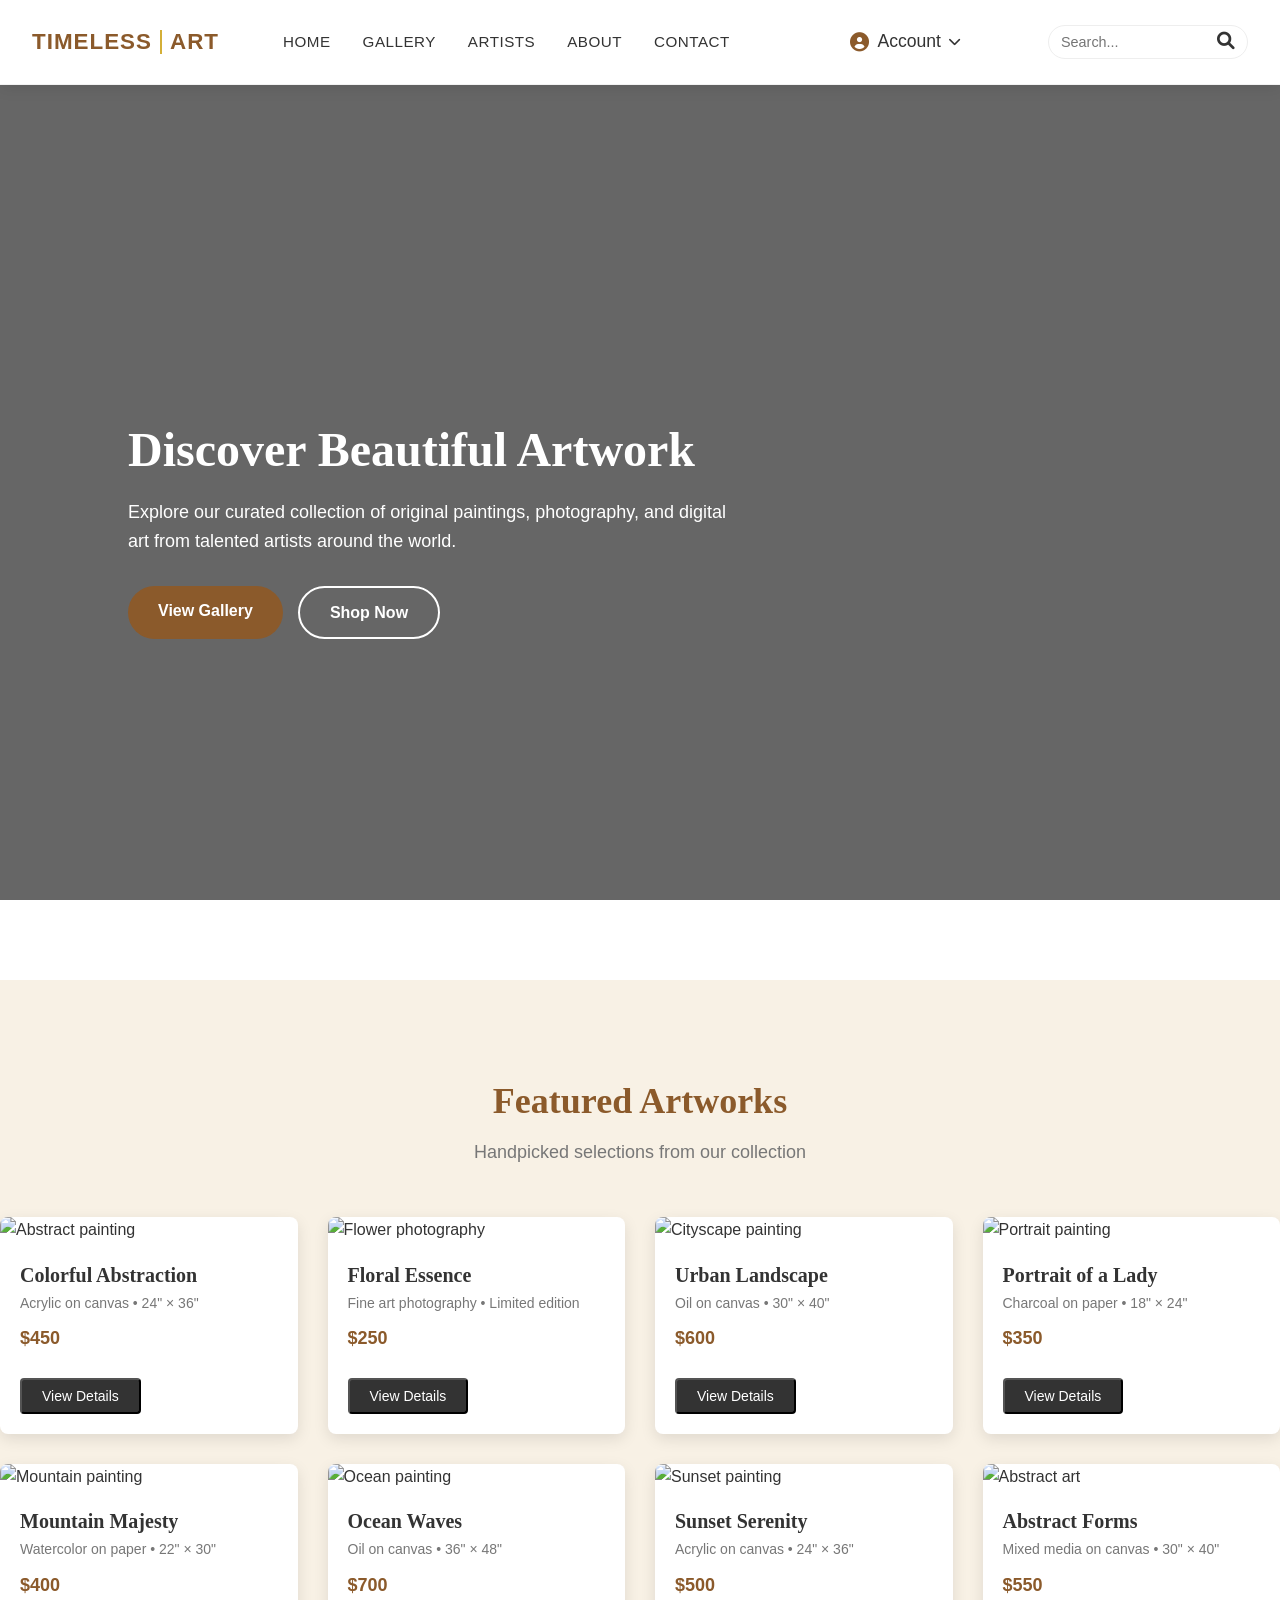
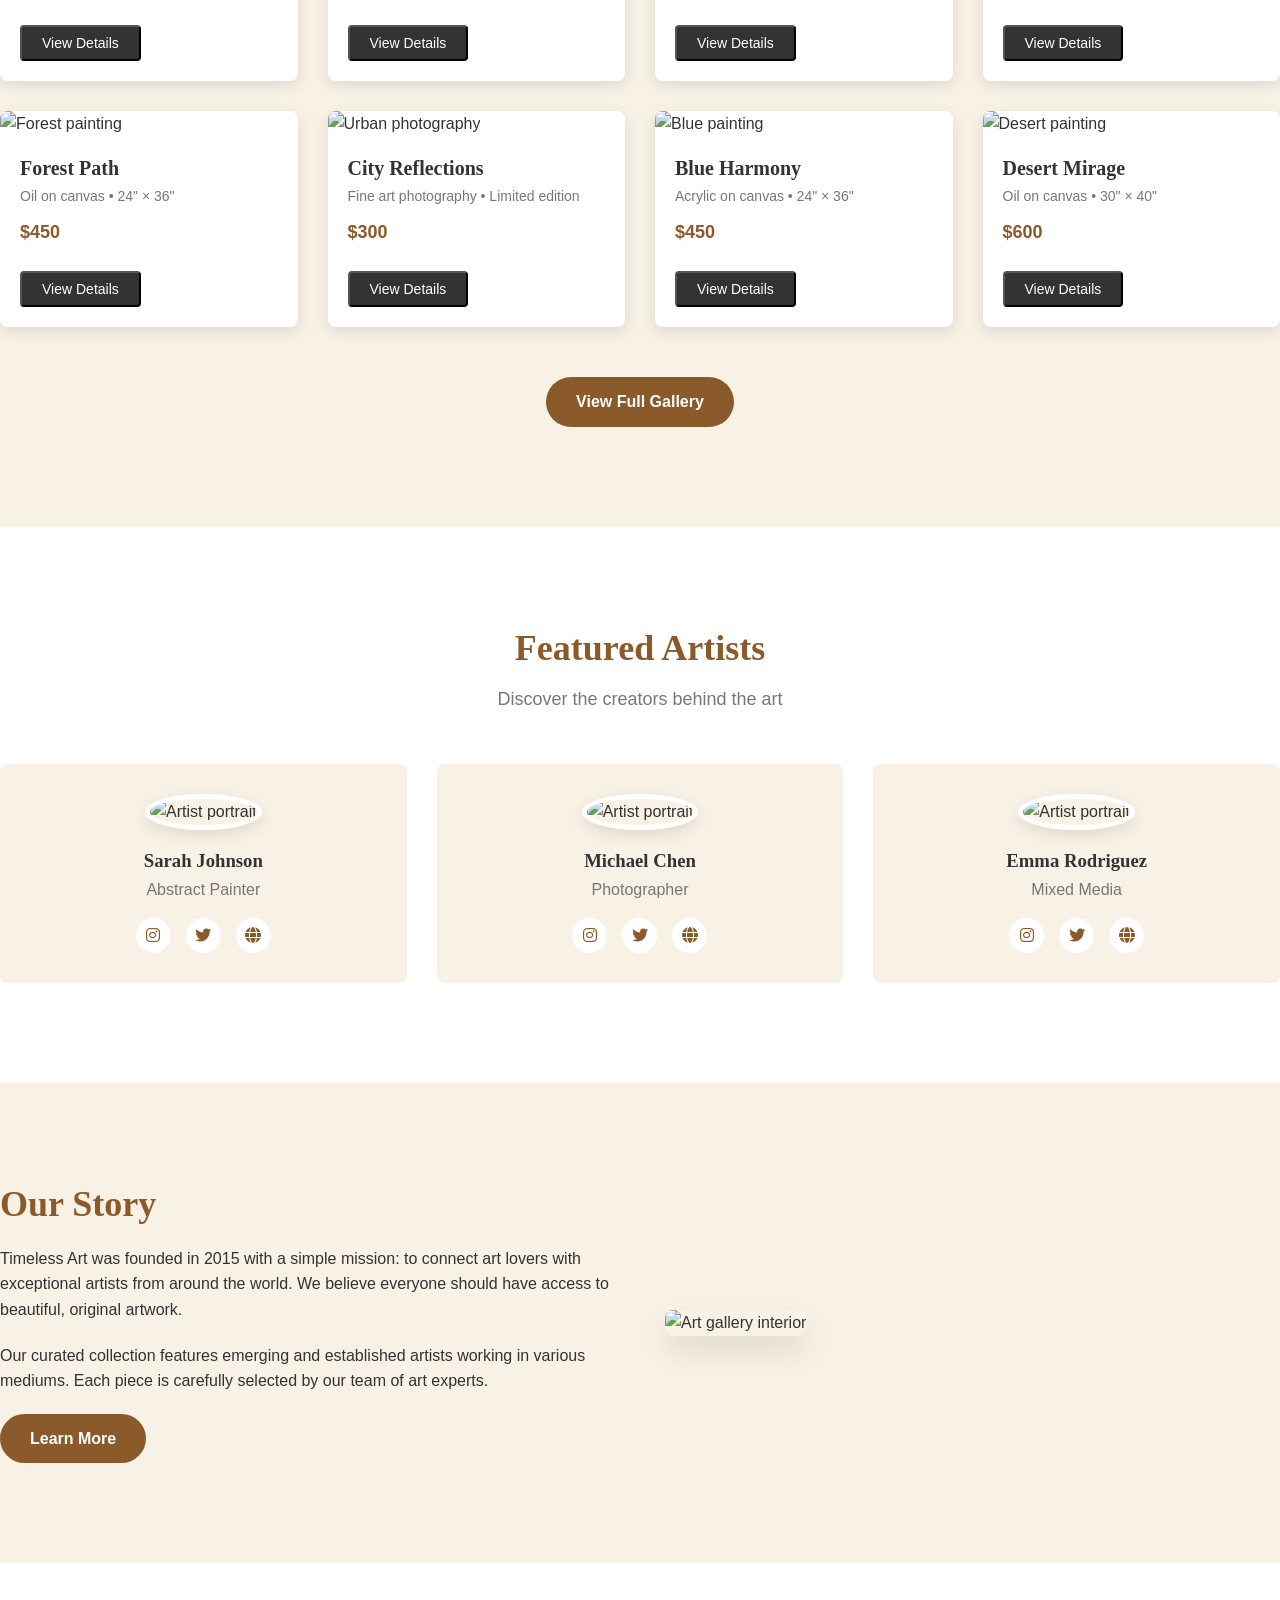
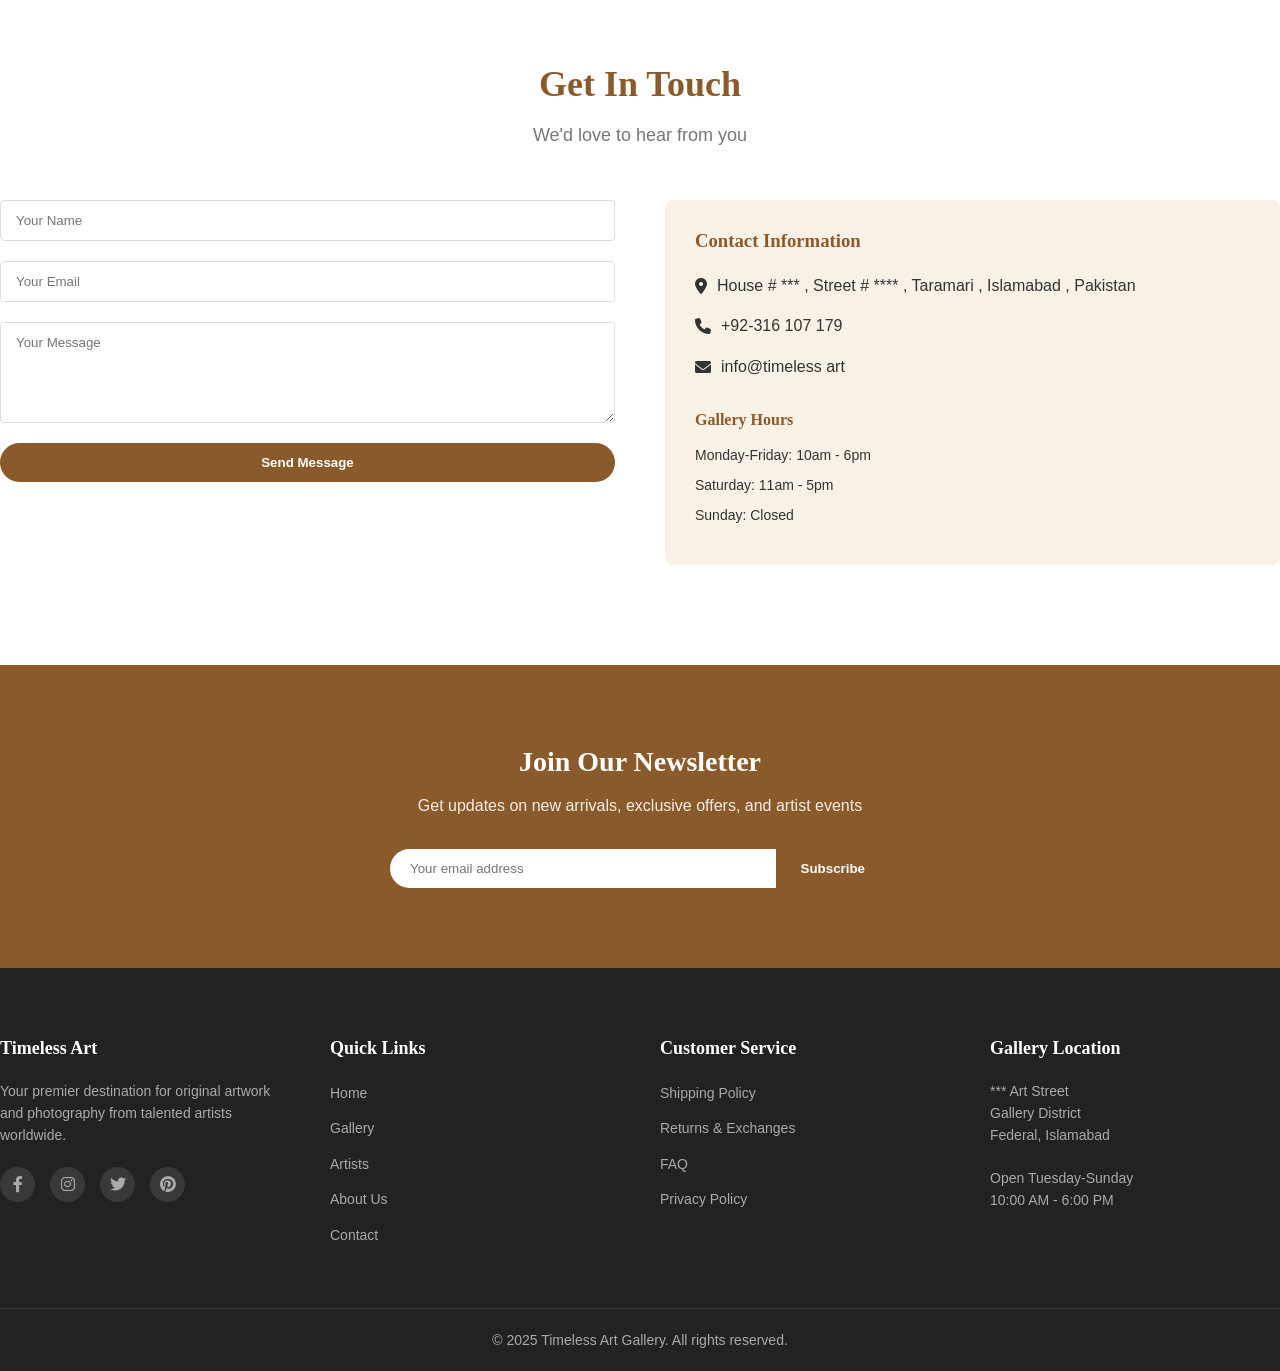
==== index.html @ 039b8000 "Refactor navigation styles and add search functionality - Introduced a new .nav-wrapper class for be" ====
<!DOCTYPE html>
<html lang="en">

<head>
    <meta charset="UTF-8">
    <meta name="viewport" content="width=device-width, initial-scale=1.0">
    <title>Timeless Art | Premium Art & Photography</title>
    <link rel="stylesheet" href="style.css">
    <link rel="stylesheet" href="https://cdnjs.cloudflare.com/ajax/libs/font-awesome/6.0.0-beta3/css/all.min.css">
</head>

<body>
    <header class="main-header">
        <nav class="main-nav">
            <div class="nav-wrapper">
                <div class="logo-container">
                    <a href="index.html" class="logo">
                        <span class="logo-text">TIMELESS</span>
                        <span class="logo-separator"></span>
                        <span class="logo-subtext">ART</span>
                    </a>
                </div>
                
                <ul class="nav-links">
                    <li><a href="index.html">Home</a></li>
                    <li><a href="#gallery">Gallery</a></li>
                    <li><a href="#artists">Artists</a></li>
                    <li><a href="#about">About</a></li>
                    <li><a href="#contact">Contact</a></li>
                </ul>

                <div class="nav-actions">
                    <div class="auth-dropdown">
                        <button class="auth-toggle">
                            <i class="fas fa-user-circle"></i>
                            <span>Account</span>
                            <i class="fas fa-chevron-down"></i>
                        </button>
                        <div class="auth-menu">
                            <a href="login.html"><i class="fas fa-sign-in-alt"></i>Login</a>
                            <a href="register.html"><i class="fas fa-user-plus"></i>Register</a>
                        </div>
                    </div>
                    <div class="nav-search">
                        <input type="text" placeholder="Search..." class="nav-search-input">
                        <button class="search-toggle"><i class="fas fa-search"></i></button>
                    </div>
                    <button class="mobile-menu">
                        <span></span>
                        <span></span>
                        <span></span>
                    </button>
                </div>
            </div>
        </nav>
        <div class="search-overlay">
            <div class="search-container">
                <input type="text" placeholder="Search for art...">
                <button><i class="fas fa-search"></i></button>
            </div>
        </div>
    </header>

    <!-- Hero Section -->
    <section class="hero" id="home">
        <div class="hero-content">
            <h1>Discover Beautiful Artwork</h1>
            <p>Explore our curated collection of original paintings, photography, and digital art from talented artists
                around the world.</p>
            <div class="hero-buttons">
                <a href="#gallery" class="btn">View Gallery</a>
                <a href="#" id="shopNowButton" class="btn btn-outline">Shop Now</a>
            </div>
        </div>
    </section>

    <!-- Featured Gallery -->
    <section class="gallery-section" id="gallery">
        <div class="section-header">
            <h2>Featured Artworks</h2>
            <p>Handpicked selections from our collection</p>
        </div>
        <div class="gallery-grid">
            <div class="art-item">
                <img src="https://images.unsplash.com/photo-1579783902614-a3fb3927b6a5?ixlib=rb-1.2.1&auto=format&fit=crop&w=500&q=80"
                    alt="Abstract painting">
                <div class="art-info">
                    <h3>Colorful Abstraction</h3>
                    <p>Acrylic on canvas • 24" × 36"</p>
                    <span class="price">$450</span>
                    <button class="btn-art" onclick="showProductDetails(event)" data-id="1">View Details</button>
                </div>
            </div>
            <div class="art-item">
                <img src="https://images.unsplash.com/photo-1490750967868-88aa4486c946?ixlib=rb-1.2.1&auto=format&fit=crop&w=500&q=80"
                    alt="Flower photography">
                <div class="art-info">
                    <h3>Floral Essence</h3>
                    <p>Fine art photography • Limited edition</p>
                    <span class="price">$250</span>
                    <button class="btn-art" onclick="showProductDetails(event)" data-id="2">View Details</button>
                </div>
            </div>
            <div class="art-item">
                <img src="https://images.unsplash.com/photo-1531913764164-f85c52e6e654?ixlib=rb-1.2.1&auto=format&fit=crop&w=500&q=80"
                    alt="Cityscape painting">
                <div class="art-info">
                    <h3>Urban Landscape</h3>
                    <p>Oil on canvas • 30" × 40"</p>
                    <span class="price">$600</span>
                    <button class="btn-art" onclick="showProductDetails(event)" data-id="3">View Details</button>
                </div>
            </div>
            <div class="art-item">
                <img src="https://images.unsplash.com/photo-1508615070457-7baeba4003ab?ixlib=rb-1.2.1&auto=format&fit=crop&w=500&q=80"
                    alt="Portrait painting">
                <div class="art-info">
                    <h3>Portrait of a Lady</h3>
                    <p>Charcoal on paper • 18" × 24"</p>
                    <span class="price">$350</span>
                    <button class="btn-art" onclick="showProductDetails(event)" data-id="4">View Details</button>
                </div>
            </div>
            <div class="art-item">
                <img src="https://images.unsplash.com/photo-1464278533981-50106e6176b1?ixlib=rb-1.2.1&auto=format&fit=crop&w=500&q=80"
                    alt="Mountain painting">
                <div class="art-info">
                    <h3>Mountain Majesty</h3>
                    <p>Watercolor on paper • 22" × 30"</p>
                    <span class="price">$400</span>
                    <button class="btn-art" onclick="showProductDetails(event)" data-id="5">View Details</button>
                </div>
            </div>
            <div class="art-item">
                <img src="https://images.unsplash.com/photo-1505118380757-91f5f5632de0?ixlib=rb-1.2.1&auto=format&fit=crop&w=500&q=80"
                    alt="Ocean painting">
                <div class="art-info">
                    <h3>Ocean Waves</h3>
                    <p>Oil on canvas • 36" × 48"</p>
                    <span class="price">$700</span>
                    <button class="btn-art" onclick="showProductDetails(event)" data-id="6">View Details</button>
                </div>
            </div>
            <div class="art-item">
                <img src="https://images.unsplash.com/photo-1518998053901-5348d3961a04?ixlib=rb-1.2.1&auto=format&fit=crop&w=500&q=80"
                    alt="Sunset painting">
                <div class="art-info">
                    <h3>Sunset Serenity</h3>
                    <p>Acrylic on canvas • 24" × 36"</p>
                    <span class="price">$500</span>
                    <button class="btn-art" onclick="showProductDetails(event)" data-id="7">View Details</button>
                </div>
            </div>
            <div class="art-item">
                <img src="https://images.unsplash.com/photo-1574182245530-967d9b3831af?ixlib=rb-1.2.1&auto=format&fit=crop&w=500&q=80"
                    alt="Abstract art">
                <div class="art-info">
                    <h3>Abstract Forms</h3>
                    <p>Mixed media on canvas • 30" × 40"</p>
                    <span class="price">$550</span>
                    <button class="btn-art" onclick="showProductDetails(event)" data-id="8">View Details</button>
                </div>
            </div>
            <div class="art-item">
                <img src="https://images.unsplash.com/photo-1502675135487-e971002a6adb?ixlib=rb-1.2.1&auto=format&fit=crop&w=500&q=80"
                    alt="Forest painting">
                <div class="art-info">
                    <h3>Forest Path</h3>
                    <p>Oil on canvas • 24" × 36"</p>
                    <span class="price">$450</span>
                    <button class="btn-art" onclick="showProductDetails(event)" data-id="9">View Details</button>
                </div>
            </div>
            <div class="art-item">
                <img src="https://images.unsplash.com/photo-1506905925346-21bda4d32df4?ixlib=rb-1.2.1&auto=format&fit=crop&w=500&q=80"
                    alt="Urban photography">
                <div class="art-info">
                    <h3>City Reflections</h3>
                    <p>Fine art photography • Limited edition</p>
                    <span class="price">$300</span>
                    <button class="btn-art" onclick="showProductDetails(event)" data-id="10">View Details</button>
                </div>
            </div>
            <div class="art-item">
                <img src="https://images.unsplash.com/photo-1541961017774-22349e4a1262?ixlib=rb-1.2.1&auto=format&fit=crop&w=500&q=80"
                    alt="Blue painting">
                <div class="art-info">
                    <h3>Blue Harmony</h3>
                    <p>Acrylic on canvas • 24" × 36"</p>
                    <span class="price">$450</span>
                    <button class="btn-art" onclick="showProductDetails(event)" data-id="11">View Details</button>
                </div>
            </div>
            <div class="art-item">
                <img src="https://images.unsplash.com/photo-1515511856280-7b23f68d2996?ixlib=rb-1.2.1&auto=format&fit=crop&w=500&q=80"
                    alt="Desert painting">
                <div class="art-info">
                    <h3>Desert Mirage</h3>
                    <p>Oil on canvas • 30" × 40"</p>
                    <span class="price">$600</span>
                    <button class="btn-art" onclick="showProductDetails(event)" data-id="12">View Details</button>
                </div>
            </div>
        </div>
        <div class="section-footer">
            <a href="#" class="btn">View Full Gallery</a>
        </div>
    </section>
    <!-- Artists Section -->
    <section class="artists-section" id="artists">
        <div class="section-header">
            <h2>Featured Artists</h2>
            <p>Discover the creators behind the art</p>
        </div>
        <div class="artists-grid">
            <div class="artist-card">
                <img src="https://images.unsplash.com/photo-1554080353-a576cf803bda?ixlib=rb-1.2.1&auto=format&fit=crop&w=500&q=80"
                    alt="Artist portrait">
                <h3>Sarah Johnson</h3>
                <p>Abstract Painter</p>
                <div class="social-links">
                    <a href="#"><i class="fab fa-instagram"></i></a>
                    <a href="#"><i class="fab fa-twitter"></i></a>
                    <a href="#"><i class="fas fa-globe"></i></a>
                </div>
            </div>
            <div class="artist-card">
                <img src="https://images.unsplash.com/photo-1507003211169-0a1dd7228f2d?ixlib=rb-1.2.1&auto=format&fit=crop&w=500&q=80"
                    alt="Artist portrait">
                <h3>Michael Chen</h3>
                <p>Photographer</p>
                <div class="social-links">
                    <a href="#"><i class="fab fa-instagram"></i></a>
                    <a href="#"><i class="fab fa-twitter"></i></a>
                    <a href="#"><i class="fas fa-globe"></i></a>
                </div>
            </div>
            <div class="artist-card">
                <img src="https://images.unsplash.com/photo-1519699047748-de8e457a634e?ixlib=rb-1.2.1&auto=format&fit=crop&w=500&q=80"
                    alt="Artist portrait">
                <h3>Emma Rodriguez</h3>
                <p>Mixed Media</p>
                <div class="social-links">
                    <a href="#"><i class="fab fa-instagram"></i></a>
                    <a href="#"><i class="fab fa-twitter"></i></a>
                    <a href="#"><i class="fas fa-globe"></i></a>
                </div>
            </div>
        </div>
    </section>

    <!-- About Section -->
    <section class="about-section" id="about">
        <div class="about-content">
            <div class="about-text">
                <h2>Our Story</h2>
                <p>Timeless Art was founded in 2015 with a simple mission: to connect art lovers with exceptional
                    artists from around the world. We believe everyone should have access to beautiful, original
                    artwork.</p>
                <p>Our curated collection features emerging and established artists working in various mediums. Each
                    piece is carefully selected by our team of art experts.</p>
                <a href="#" class="btn">Learn More</a>
            </div>
            <div class="about-image">
                <img src="https://images.unsplash.com/photo-1605721911519-3dfeb3be25e7?ixlib=rb-1.2.1&auto=format&fit=crop&w=500&q=80"
                    alt="Art gallery interior">
            </div>
        </div>
    </section>

    <!-- Contact Section -->
    <section class="contact-section" id="contact">
        <div class="section-header">
            <h2>Get In Touch</h2>
            <p>We'd love to hear from you</p>
        </div>
        <div class="contact-container">
            <form class="contact-form">
                <div class="form-group">
                    <input type="text" placeholder="Your Name" required>
                </div>
                <div class="form-group">
                    <input type="email" placeholder="Your Email" required>
                </div>
                <div class="form-group">
                    <textarea placeholder="Your Message" rows="5" required></textarea>
                </div>
                <button type="submit" class="btn">Send Message</button>
            </form>
            <div class="contact-info">
                <h3>Contact Information</h3>
                <p><i class="fas fa-map-marker-alt"></i> House # *** , Street # **** , Taramari , Islamabad , Pakistan
                </p>
                <p><i class="fas fa-phone"></i> +92-316 107 179</p>
                <p><i class="fas fa-envelope"></i> info@timeless art</p>
                <div class="business-hours">
                    <h4>Gallery Hours</h4>
                    <p>Monday-Friday: 10am - 6pm</p>
                    <p>Saturday: 11am - 5pm</p>
                    <p>Sunday: Closed</p>
                </div>
            </div>
        </div>
    </section>

    <!-- Newsletter -->
    <section class="newsletter">
        <div class="newsletter-content">
            <h3>Join Our Newsletter</h3>
            <p>Get updates on new arrivals, exclusive offers, and artist events</p>
            <form class="newsletter-form">
                <input type="email" placeholder="Your email address" required>
                <button type="submit" class="btn">Subscribe</button>
            </form>
        </div>
    </section>

    <!-- Footer -->
    <footer>
        <div class="footer-content">
            <div class="footer-col">
                <h4>Timeless Art</h4>
                <p>Your premier destination for original artwork and photography from talented artists worldwide.</p>
                <div class="footer-social">
                    <a href="#"><i class="fab fa-facebook-f"></i></a>
                    <a href="#"><i class="fab fa-instagram"></i></a>
                    <a href="#"><i class="fab fa-twitter"></i></a>
                    <a href="#"><i class="fab fa-pinterest"></i></a>
                </div>
            </div>
            <div class="footer-col">
                <h4>Quick Links</h4>
                <ul>
                    <li><a href="#home">Home</a></li>
                    <li><a href="#gallery">Gallery</a></li>
                    <li><a href="#artists">Artists</a></li>
                    <li><a href="#about">About Us</a></li>
                    <li><a href="#contact">Contact</a></li>
                </ul>
            </div>
            <div class="footer-col">
                <h4>Customer Service</h4>
                <ul>
                    <li><a href="#">Shipping Policy</a></li>
                    <li><a href="#">Returns & Exchanges</a></li>
                    <li><a href="#">FAQ</a></li>
                    <li><a href="#">Privacy Policy</a></li>
                </ul>
            </div>
            <div class="footer-col">
                <h4>Gallery Location</h4>
                <p>*** Art Street<br>
                    Gallery District<br>
                    Federal, Islamabad</p>
                <p>Open Tuesday-Sunday<br>
                    10:00 AM - 6:00 PM</p>
            </div>
        </div>
        <div class="footer-bottom">
            <p>&copy; 2025 Timeless Art Gallery. All rights reserved.</p>
        </div>
    </footer>

    <script src="script.js"></script>
    <script src="auth.js"></script>

    <!-- Shopping Modal -->
    <div class="shop-modal" id="shopModal">
        <div class="modal-content">
            <span class="close-modal">&times;</span>
            <h2>Our Art Collection</h2>
            <div class="products-grid" id="productsGrid">
                <!-- Products will be loaded here by JavaScript -->
            </div>
            <div class="cart-section">
                <h3>Your Cart (<span id="cartCount">0</span>)</h3>
                <div class="cart-items" id="cartItems">
                    <!-- Cart items will appear here -->
                </div>
                <div class="cart-total">
                    Total: $<span id="cartTotal">0.00</span>
                </div>
                <button class="btn" id="checkoutBtn">Proceed to Checkout</button>
            </div>
        </div>
    </div>
</body>

</html>
---- style.css ----
/* Reset and Base Styles */
* {
    margin: 0;
    padding: 0;
    box-sizing: border-box;
}

:root {
    --primary-color: #8b5a2b;
    --primary-dark: #6d4a2a;
    --secondary-color: #f8f1e5;
    --text-color: #333;
    --light-text: #777;
    --white: #fff;
    --black: #000;
    --transition: all 0.3s ease;
}

body {
    font-family: 'Poppins', sans-serif;
    color: var(--text-color);
    line-height: 1.6;
    overflow-x: hidden;
}

h1, h2, h3, h4 {
    font-family: 'Playfair Display', serif;
    font-weight: 700;
    line-height: 1.2;
}

a {
    text-decoration: none;
    color: inherit;
}

img {
    max-width: 100%;
    height: auto;
}

.container {
    width: 90%;
    max-width: 1200px;
    margin: 0 auto;
}

.btn {
    display: inline-block;
    padding: 12px 30px;
    background-color: var(--primary-color);
    color: var(--white);
    border: none;
    border-radius: 30px;
    font-weight: 600;
    cursor: pointer;
    transition: var(--transition);
    text-align: center;
}

.btn:hover {
    background-color: var(--primary-dark);
    transform: translateY(-3px);
    box-shadow: 0 5px 15px rgba(0, 0, 0, 0.1);
}

.btn-outline {
    background-color: transparent;
    border: 2px solid var(--white);
    color: var(--white);
    margin-left: 15px;
}

.btn-outline:hover {
    background-color: var(--white);
    color: var(--primary-color);
}

.btn-nav {
    background: none;
    border: none;
    padding: 0.5rem 1rem;
    border-radius: 4px;
    transition: all 0.3s ease;
    font-weight: 500;
    font-size: 0.85rem;
    text-transform: uppercase;
    letter-spacing: 0.5px;
}

.btn-art {
    padding: 8px 20px;
    background-color: var(--text-color);
    color: var(--white);
    border-radius: 4px;
    font-size: 14px;
    margin-top: 10px;
}

.btn-art:hover {
    background-color: var(--primary-color);
}

.section-header {
    text-align: center;
    margin-bottom: 50px;
}

.section-header h2 {
    font-size: 36px;
    margin-bottom: 15px;
    color: var(--primary-color);
}

.section-header p {
    color: var(--light-text);
    font-size: 18px;
}

.section-footer {
    text-align: center;
    margin-top: 50px;
}

/* Navigation */
nav {
    display: flex;
    justify-content: space-between;
    align-items: center;
    padding: 20px 50px;
    background-color: rgba(255, 255, 255, 0.95);
    position: fixed;
    width: 100%;
    top: 0;
    z-index: 1000;
    box-shadow: 0 2px 15px rgba(0, 0, 0, 0.1);
    transition: var(--transition);
}

.nav-wrapper {
    display: flex;
    align-items: center;
    justify-content: space-between;
    width: 100%;
    padding: 0 20px;
}

.logo-container {
    margin-left: auto;
    padding-right: 2rem;
}

.logo {
    display: flex;
    align-items: center;
    gap: 0.3rem;
    transform: none;
    transform-origin: center;
    cursor: pointer;
    padding: 0.5rem 0;
    text-decoration: none;
    transition: none;
}

.logo:hover {
    transform: none;
}

.logo-text, .logo-subtext {
    font-size: 1.3rem;
    font-weight: 500;
    color: var(--primary-color);
}

.logo-separator {
    width: 2px;
    height: 20px;
    background: #d4af37;
}

.nav-links {
    display: flex;
    align-items: center;
    gap: 1.8rem;
    margin: 0;
    padding: 0;
    list-style: none;
    margin-right: 0;
    margin-left: 0;
    flex: 1;
    justify-content: flex-start;
}

.nav-links li:not(:last-child) {
    margin-right: 0;
}

.nav-links a {
    color: var(--text-color);
    text-decoration: none;
    font-size: 0.85rem;
    font-weight: 500;
    text-transform: uppercase;
    letter-spacing: 0.5px;
    transition: color 0.3s;
    padding: 0.5rem 0;
    position: relative;
}

.nav-links a::after {
    content: '';
    position: absolute;
    left: 0;
    bottom: 0;
    width: 0;
    height: 2px;
    background: var(--primary-color);
    transition: width 0.3s ease;
}

.nav-links a:hover::after {
    width: 100%;
}

.nav-links .btn-nav {
    background-color: var(--primary-color);
    color: var(--white);
    padding: 8px 20px;
    border-radius: 25px;
    transition: all 0.3s;
}

.nav-links .btn-nav:hover {
    background-color: var(--primary-dark);
    transform: translateY(-2px);
    box-shadow: 0 2px 10px rgba(0,0,0,0.1);
}

.nav-links .btn-shop {
    background-color: #d4af37;
}

.nav-links .btn-shop:hover {
    background-color: #c19b2a;
}

.nav-links .auth-buttons {
    margin-left: auto;
    display: flex;
    gap: 1rem;
}

.nav-links .btn-nav.login {
    color: var(--primary-color);
    border: 1px solid var(--primary-color);
}

.nav-links .btn-nav.login:hover {
    background: var(--primary-color);
    color: white;
}

.nav-links .btn-nav.register {
    background: var(--primary-color);
    color: white;
}

.nav-links .btn-nav.register:hover {
    background: var(--primary-dark);
}

/* Adjust spacing for auth buttons */
.nav-links li:nth-last-child(-n+2) .btn-nav {
    margin-left: 0;
}

.hamburger {
    display: none;
    cursor: pointer;
}

.hamburger .line {
    width: 25px;
    height: 2px;
    background-color: var(--text-color);
    margin: 5px;
    transition: var(--transition);
}

.nav-search {
    position: relative;
    display: flex;
    align-items: center;
    order: 1;
}

.nav-search-input {
    padding: 8px 40px 8px 15px;
    border: 1px solid #ddd;
    border-radius: 20px;
    font-size: 14px;
    width: 200px;
    transition: var(--transition);
}

.nav-search-input:focus {
    outline: none;
    border-color: var(--primary-color);
    box-shadow: 0 0 0 2px rgba(139, 90, 43, 0.1);
}

.search-toggle {
    position: absolute;
    right: 5px;
    background: none;
    border: none;
    color: var(--text-color);
    padding: 8px;
    cursor: pointer;
    transition: var(--transition);
}

.search-toggle:hover {
    color: var(--primary-color);
}

/* Hero Section */
.hero {
    height: 100vh;
    background: linear-gradient(rgba(0, 0, 0, 0.6), rgba(0, 0, 0, 0.6)), 
                url('https://images.unsplash.com/photo-1547891654-e66ed7ebb968?ixlib=rb-1.2.1&auto=format&fit=crop&w=1350&q=80');
    background-size: cover;
    background-position: center;
    background-attachment: fixed;
    display: flex;
    align-items: center;
    padding: 0 10%;
    color: var(--white);
    margin-top: 80px;
}

.hero-content {
    max-width: 600px;
}

.hero h1 {
    font-size: 48px;
    margin-bottom: 20px;
    line-height: 1.2;
}

.hero p {
    font-size: 18px;
    margin-bottom: 30px;
}

.hero-buttons {
    display: flex;
}

/* Gallery Section */
.gallery-section {
    padding: 100px 0;
    background-color: var(--secondary-color);
}

.gallery-grid {
    display: grid;
    grid-template-columns: repeat(auto-fill, minmax(280px, 1fr));
    gap: 30px;
}

.art-item {
    background: var(--white);
    border-radius: 8px;
    overflow: hidden;
    box-shadow: 0 5px 15px rgba(0, 0, 0, 0.1);
    transition: var(--transition);
}

.art-item:hover {
    transform: translateY(-10px);
    box-shadow: 0 15px 30px rgba(0, 0, 0, 0.15);
}

.art-item img {
    width: 100%;
    height: 250px;
    object-fit: cover;
}

.art-info {
    padding: 20px;
}

.art-info h3 {
    font-size: 20px;
    margin-bottom: 5px;
}

.art-info p {
    color: var(--light-text);
    font-size: 14px;
    margin-bottom: 10px;
}

.price {
    display: block;
    font-weight: 700;
    color: var(--primary-color);
    font-size: 18px;
    margin-bottom: 15px;
}

/* Artists Section */
.artists-section {
    padding: 100px 0;
    background-color: var(--white);
}

.artists-grid {
    display: grid;
    grid-template-columns: repeat(auto-fit, minmax(300px, 1fr));
    gap: 30px;
}

.artist-card {
    text-align: center;
    padding: 30px;
    background: var(--secondary-color);
    border-radius: 8px;
    transition: var(--transition);
}

.artist-card:hover {
    transform: translateY(-10px);
    box-shadow: 0 10px 25px rgba(0, 0, 0, 0.1);
}

.artist-card img {
    width: 150px;
    height: 150px;
    border-radius: 50%;
    object-fit: cover;
    margin-bottom: 20px;
    border: 5px solid var(--white);
    box-shadow: 0 5px 15px rgba(0, 0, 0, 0.1);
}

.artist-card h3 {
    margin-bottom: 5px;
}

.artist-card p {
    color: var(--light-text);
    margin-bottom: 15px;
}

.social-links {
    display: flex;
    justify-content: center;
    gap: 15px;
}

.social-links a {
    width: 35px;
    height: 35px;
    border-radius: 50%;
    background: var(--white);
    display: flex;
    align-items: center;
    justify-content: center;
    color: var(--primary-color);
    transition: var(--transition);
}

.social-links a:hover {
    background: var(--primary-color);
    color: var(--white);
}

/* About Section */
.about-section {
    padding: 100px 0;
    background-color: var(--secondary-color);
}

.about-content {
    display: grid;
    grid-template-columns: 1fr 1fr;
    gap: 50px;
    align-items: center;
}

.about-text h2 {
    font-size: 36px;
    margin-bottom: 20px;
    color: var(--primary-color);
}

.about-text p {
    margin-bottom: 20px;
}

.about-image img {
    border-radius: 8px;
    box-shadow: 0 15px 30px rgba(0, 0, 0, 0.1);
}

/* Contact Section */
.contact-section {
    padding: 100px 0;
    background-color: var(--white);
}

.contact-container {
    display: grid;
    grid-template-columns: 1fr 1fr;
    gap: 50px;
}

.contact-form {
    display: flex;
    flex-direction: column;
    gap: 20px;
}

.form-group {
    display: flex;
    flex-direction: column;
}

.form-group input,
.form-group textarea {
    padding: 12px 15px;
    border: 1px solid #ddd;
    border-radius: 4px;
    font-family: inherit;
    transition: var(--transition);
}

.form-group input:focus,
.form-group textarea:focus {
    outline: none;
    border-color: var(--primary-color);
    box-shadow: 0 0 0 2px rgba(139, 90, 43, 0.2);
}

.contact-info {
    background: var(--secondary-color);
    padding: 30px;
    border-radius: 8px;
}

.contact-info h3 {
    margin-bottom: 20px;
    color: var(--primary-color);
}

.contact-info p {
    margin-bottom: 15px;
    display: flex;
    align-items: center;
    gap: 10px;
}

.business-hours {
    margin-top: 30px;
}

.business-hours h4 {
    margin-bottom: 15px;
    color: var(--primary-color);
}

.business-hours p {
    margin-bottom: 8px;
    font-size: 14px;
}

/* Newsletter */
.newsletter {
    padding: 80px 0;
    background-color: var(--primary-color);
    color: var(--white);
    text-align: center;
}

.newsletter-content {
    max-width: 600px;
    margin: 0 auto;
}

.newsletter h3 {
    font-size: 28px;
    margin-bottom: 15px;
}

.newsletter p {
    margin-bottom: 30px;
    opacity: 0.9;
}

.newsletter-form {
    display: flex;
    max-width: 500px;
    margin: 0 auto;
}

.newsletter-form input {
    flex: 1;
    padding: 12px 20px;
    border: none;
    border-radius: 30px 0 0 30px;
    font-family: inherit;
}

.newsletter-form button {
    border-radius: 0 30px 30px 0;
    padding: 12px 25px;
}

/* Footer */
footer {
    background-color: #222;
    color: #aaa;
    padding: 70px 0 0;
}

.footer-content {
    display: grid;
    grid-template-columns: repeat(auto-fit, minmax(250px, 1fr));
    gap: 40px;
    margin-bottom: 50px;
}

.footer-col h4 {
    color: var(--white);
    margin-bottom: 20px;
    font-size: 18px;
}

.footer-col p {
    margin-bottom: 20px;
    font-size: 14px;
}

.footer-col ul {
    list-style: none;
}

.footer-col ul li {
    margin-bottom: 10px;
}

.footer-col ul li a {
    transition: var(--transition);
    font-size: 14px;
}

.footer-col ul li a:hover {
    color: var(--white);
    padding-left: 5px;
}

.footer-social {
    display: flex;
    gap: 15px;
    margin-top: 20px;
}

.footer-social a {
    width: 35px;
    height: 35px;
    border-radius: 50%;
    background: rgba(255, 255, 255, 0.1);
    display: flex;
    align-items: center;
    justify-content: center;
    transition: var(--transition);
}

.footer-social a:hover {
    background: var(--primary-color);
    color: var(--white);
}

.footer-bottom {
    text-align: center;
    padding: 20px 0;
    border-top: 1px solid rgba(255, 255, 255, 0.1);
    font-size: 14px;
}

/* Responsive Design */
@media (max-width: 992px) {
    .about-content,
    .contact-container {
        grid-template-columns: 1fr;
    }
    
    .about-image {
        order: -1;
    }
    
    .newsletter-form {
        flex-direction: column;
    }
    
    .newsletter-form input,
    .newsletter-form button {
        border-radius: 30px;
        width: 100%;
    }
    
    .newsletter-form button {
        margin-top: 10px;
    }
}

@media (max-width: 768px) {
    nav {
        padding: 15px 20px;
    }
    
    .nav-links {
        position: fixed;
        top: 80px;
        left: -100%;
        width: 100%;
        height: calc(100vh - 80px);
        background: var(--white);
        flex-direction: column;
        align-items: center;
        justify-content: center;
        transition: var(--transition);
        gap: 30px;
    }
    
    .nav-links.active {
        left: 0;
    }
    
    .nav-links li {
        margin: 0;
    }
    
    .hamburger {
        display: block;
    }
    
    .hamburger.active .line:nth-child(1) {
        transform: rotate(45deg) translate(5px, 5px);
    }
    
    .hamburger.active .line:nth-child(2) {
        opacity: 0;
    }
    
    .hamburger.active .line:nth-child(3) {
        transform: rotate(-45deg) translate(5px, -5px);
    }
    
    .hero {
        text-align: center;
        padding: 0 5%;
    }
    
    .hero-buttons {
        flex-direction: column;
        gap: 15px;
    }
    
    .btn-outline {
        margin-left: 0;
    }
    
    .section-header h2 {
        font-size: 30px;
    }
}

@media (max-width: 576px) {
    .hero h1 {
        font-size: 36px;
    }
    
    .hero p {
        font-size: 16px;
    }
    
    .gallery-grid {
        grid-template-columns: 1fr;
    }
}
/* Shop Modal Styles */
.shop-modal {
    display: none;
    position: fixed;
    z-index: 2000;
    left: 0;
    top: 0;
    width: 100%;
    height: 100%;
    background-color: rgba(0, 0, 0, 0.8);
    overflow-y: auto;
}

.modal-content {
    background-color: var(--white);
    margin: 5% auto;
    padding: 30px;
    width: 90%;
    max-width: 1200px;
    border-radius: 8px;
    box-shadow: 0 5px 30px rgba(0, 0, 0, 0.3);
    position: relative;
}

.close-modal {
    position: absolute;
    top: 20px;
    right: 20px;
    font-size: 28px;
    font-weight: bold;
    color: var(--text-color);
    cursor: pointer;
    transition: var(--transition);
}

.close-modal:hover {
    color: var(--primary-color);
}

.products-grid {
    display: grid;
    grid-template-columns: repeat(auto-fill, minmax(250px, 1fr));
    gap: 30px;
    margin: 30px 0;
}

.product-card {
    background: var(--secondary-color);
    border-radius: 8px;
    overflow: hidden;
    box-shadow: 0 5px 15px rgba(0, 0, 0, 0.1);
    transition: var(--transition);
}

.product-card:hover {
    transform: translateY(-5px);
    box-shadow: 0 10px 25px rgba(0, 0, 0, 0.15);
}

.product-card img {
    width: 100%;
    height: 200px;
    object-fit: cover;
}

.product-info {
    padding: 15px;
}

.product-info h3 {
    font-size: 18px;
    margin-bottom: 5px;
}

.product-info p {
    color: var (--light-text);
    font-size: 14px;
    margin-bottom: 10px;
}

.product-price {
    display: block;
    font-weight: 700;
    color: var(--primary-color);
    font-size: 18px;
    margin-bottom: 15px;
}

.add-to-cart {
    width: 100%;
    padding: 8px 0;
    background-color: var(--primary-color);
    color: var(--white);
    border: none;
    border-radius: 4px;
    cursor: pointer;
    transition: var(--transition);
}

.add-to-cart:hover {
    background-color: var(--primary-dark);
}

/* Remove cart-related styles */
.shop-modal .cart-section,
.cart-items,
.cart-total,
#checkoutBtn {
    display: none;
}

/* Add this CSS to your style.css file */

/* Product Details Modal */
.product-details-modal {
    display: none;
    position: fixed;
    z-index: 3000;
    left: 0;
    top: 0;
    width: 100%;
    height: 100%;
    background-color: rgba(0, 0, 0, 0.8);
    overflow-y: auto;
}

.product-details-content {
    background-color: var(--white);
    margin: 5vh auto;
    width: 90%;
    max-width: 1000px;
    border-radius: 8px;
    box-shadow: 0 5px 30px rgba(0, 0, 0, 0.3);
    position: relative;
    overflow: hidden;
}

.close-product-details {
    position: absolute;
    top: 20px;
    right: 20px;
    font-size: 28px;
    font-weight: bold;
    color: var(--text-color);
    cursor: pointer;
    transition: var(--transition);
    z-index: 1;
}

.close-product-details:hover {
    color: var(--primary-color);
}

.product-details-grid {
    display: grid;
    grid-template-columns: 1fr 1fr;
}

.product-details-image {
    height: 100%;
    background-color: var(--secondary-color);
}

.product-details-image img {
    width: 100%;
    height: 100%;
    object-fit: cover;
}

.product-details-info {
    padding: 40px;
}

.product-details-info h2 {
    font-size: 28px;
    margin-bottom: 10px;
    color: var(--primary-color);
}

.artist-name {
    font-style: italic;
    margin-bottom: 15px;
    color: var(--light-text);
}

.product-specs {
    font-weight: 500;
    margin-bottom: 5px;
}

.product-year {
    margin-bottom: 15px;
    color: var (--light-text);
}

.product-price-large {
    font-size: 24px;
    font-weight: 700;
    color: var(--primary-color);
    margin: 20px 0;
}

.product-description {
    line-height: 1.7;
    margin-bottom: 30px;
}

.product-actions {
    display: flex;
    gap: 15px;
    margin-bottom: 30px;
}

.product-actions button {
    flex: 1;
}

.inquire-button {
    background-color: var(--white);
    color: var(--primary-color);
    border: 2px solid var(--primary-color);
}

.inquire-button:hover {
    background-color: var(--primary-color);
    color: var(--white);
}

.product-details-extras {
    margin-top: 30px;
    border-top: 1px solid #eee;
    padding-top: 20px;
}

.detail-item {
    margin-bottom: 15px;
}

.detail-item h4 {
    font-size: 16px;
    margin-bottom: 5px;
    color: var(--primary-color);
}

.detail-item p {
    font-size: 14px;
    color: var(--light-text);
}

/* Responsive styles */
@media (max-width: 768px) {
    .product-details-grid {
        grid-template-columns: 1fr;
    }
    
    .product-details-image {
        height: 300px;
    }
    
    .product-details-info {
        padding: 30px;
    }
    
    .product-actions {
        flex-direction: column;
    }
}

/* Auth Section Styles */
.auth-section {
    padding: 100px 0;
    min-height: calc(100vh - 80px);
    display: flex;
    align-items: center;
    background-color: var(--secondary-color);
}

.auth-container {
    max-width: 500px;
    width: 90%;
    margin: 0 auto;
    background: var(--white);
    padding: 40px;
    border-radius: 8px;
    box-shadow: 0 5px 20px rgba(0, 0, 0, 0.1);
}

.auth-container h2 {
    text-align: center;
    margin-bottom: 30px;
    color: var(--primary-color);
}

.auth-form {
    display: flex;
    flex-direction: column;
    gap: 20px;
}

.auth-form .form-group {
    display: flex;
    flex-direction: column;
}

.auth-form label {
    margin-bottom: 8px;
    font-weight: 500;
}

.auth-form input {
    padding: 12px 15px;
    border: 1px solid #ddd;
    border-radius: 4px;
    font-family: inherit;
    transition: var(--transition);
}

.auth-form input:focus {
    outline: none;
    border-color: var(--primary-color);
    box-shadow: 0 0 0 2px rgba(139, 90, 43, 0.2);
}

.auth-link {
    text-align: center;
    margin-top: 10px;
}

.auth-link a {
    color: var(--primary-color);
    font-weight: 500;
}

/* Responsive */
@media (max-width: 576px) {
    .auth-container {
        padding: 30px 20px;
    }
}
/* Profile Section */
.profile-section {
    padding: 80px 0;
    min-height: calc(100vh - 80px);
}

.profile-container {
    max-width: 1000px;
    width: 90%;
    margin: 0 auto;
    background: var(--white);
    padding: 40px;
    border-radius: 8px;
    box-shadow: 0 5px 20px rgba(0, 0, 0, 0.1);
}

.profile-info {
    margin-bottom: 40px;
}

.profile-field {
    display: flex;
    margin-bottom: 15px;
    padding-bottom: 15px;
    border-bottom: 1px solid #eee;
}

.field-label {
    font-weight: 600;
    width: 150px;
    color: var(--primary-color);
}

.profile-orders h3 {
    margin-bottom: 20px;
    color: var(--primary-color);
}

/* User Dropdown */
.user-dropdown {
    position: relative;
}

.user-dropdown:hover .dropdown-menu {
    display: block;
}

.dropdown-menu {
    display: none;
    position: absolute;
    right: 0;
    top: 100%;
    background: var(--white);
    min-width: 150px;
    box-shadow: 0 5px 15px rgba(0, 0, 0, 0.1);
    border-radius: 4px;
    z-index: 100;
}

.dropdown-menu li {
    margin: 0;
    padding: 0;
}

.dropdown-menu a {
    display: block;
    padding: 10px 15px;
    transition: var(--transition);
}

.dropdown-menu a:hover {
    background: var(--secondary-color);
    color: var(--primary-color);
    padding-left: 20px;
}

.user-link i {
    margin-right: 5px;
}

/* User Dropdown Styles */
.user-dropdown {
    position: relative;
    margin-right: 20px;
}

.user-link {
    display: flex;
    align-items: center;
    gap: 8px;
    padding: 8px 12px;
    border: none;
    background: none;
    color: var(--text-color);
    font-size: 0.9rem;
    cursor: pointer;
    border-radius: 20px;
    transition: all 0.3s ease;
}

.user-link:hover {
    background: var(--secondary-color);
}

.user-link i.fa-user-circle {
    font-size: 1.2em;
    color: var(--primary-color);
}

.user-link i.fa-chevron-down {
    font-size: 0.8em;
    transition: transform 0.3s ease;
}

.user-dropdown:hover .fa-chevron-down {
    transform: rotate(180deg);
}

.dropdown-menu {
    position: absolute;
    top: 100%;
    right: 0;
    background: var(--white);
    min-width: 200px;
    border-radius: 8px;
    box-shadow: 0 5px 25px rgba(0, 0, 0, 0.15);
    opacity: 0;
    visibility: hidden;
    transform: translateY(10px);
    transition: all 0.3s ease;
    z-index: 1000;
    margin-top: 5px;
}

.user-dropdown:hover .dropdown-menu {
    opacity: 1;
    visibility: visible;
    transform: translateY(0);
}

.dropdown-menu li {
    list-style: none;
}

.dropdown-menu li.divider {
    height: 1px;
    background: #eee;
    margin: 5px 0;
}

.dropdown-menu a {
    padding: 12px 20px;
    display: flex;
    align-items: center;
    gap: 10px;
    color: var(--text-color);
    text-decoration: none;
    transition: all 0.3s ease;
}

.dropdown-menu a:hover {
    background: var(--secondary-color);
    color: var(--primary-color);
}

.dropdown-menu i {
    width: 16px;
    text-align: center;
    color: var(--primary-color);
}

/* Header Styles */
.main-header {
    position: fixed;
    width: 100%;
    top: 0;
    left: 0;
    z-index: 1000;
    background: var(--white);
    box-shadow: 0 2px 10px rgba(0, 0, 0, 0.05);
}

.header-top {
    background: var(--primary-color);
    padding: 8px 2rem;
    color: var(--white);
    font-size: 0.85rem;
}

.header-contact span {
    margin-right: 1.5rem;
}

.header-contact i {
    color: #d4af37;
    margin-right: 5px;
}

.header-auth a {
    color: var(--white);
    text-decoration: none;
    transition: color 0.3s;
}

.header-auth .divider {
    margin: 0 10px;
    opacity: 0.5;
}

.main-nav {
    padding: 1rem 2rem;
    background: var(--white);
}

.nav-wrapper {
    display: flex;
    align-items: center;
    justify-content: flex-end;
    max-width: 1400px;
    margin: 0 auto;
    padding: 0;
}

.logo {
    display: flex;
    align-items: center;
    gap: 0.3rem;
    margin-right: 2rem;
    transform: none;
    transform-origin: center;
}

.logo-text, .logo-subtext {
    font-size: 1.3rem;
    font-weight: 500;
}

.logo-separator {
    width: 2px;
    height: 20px;
    background: #d4af37;
}

/* Navigation Links */
.nav-links {
    display: flex;
    align-items: center;
    gap: 1.8rem;
    margin: 0;
    padding: 0;
    list-style: none;
    margin-right: 0;
    margin-left: 0;
    flex: 1;
    justify-content: flex-start;
}

.nav-links a {
    color: var(--text-color);
    text-decoration: none;
    font-size: 0.85rem;
    font-weight: 500;
    text-transform: uppercase;
    letter-spacing: 0.5px;
    transition: all 0.3s ease;
    padding: 0.5rem 0;
    position: relative;
}

.nav-links a:hover {
    color: var(--primary-color);
}

/* Simple underline effect */
.nav-links a::after {
    content: '';
    position: absolute;
    left: 0;
    bottom: 0;
    width: 0;
    height: 2px;
    background: currentColor;
    transition: width 0.3s ease;
}

.nav-links a:hover::after {
    width: 100%;
}

/* Navigation Buttons */
.btn-nav {
    padding: 0.5rem 1rem;
    font-size: 0.85rem;
    border-radius: 4px;
    font-weight: 500;
    text-transform: uppercase;
    letter-spacing: 0.5px;
    transition: all 0.3s ease;
    border: none;
}

.btn-nav.login {
    color: var(--primary-color);
    background: transparent;
    border: 1px solid var(--primary-color);
}

.btn-nav.login:hover {
    background: var(--primary-color);
    color: var(--white);
}

.btn-nav.register {
    background: var(--primary-color);
    color: var(--white);
}

.btn-nav.register:hover {
    background: var(--primary-dark);
}

.btn-nav.btn-shop {
    background: #d4af37;
    color: var(--white);
}

.btn-nav.btn-shop:hover {
    background: #c19b2a;
}

/* Search and Cart Icons */
.nav-actions {
    display: flex;
    align-items: center;
    gap: 1rem;
    margin-left: auto;
    order: 2;
}

.nav-actions .cart-toggle {
    margin-right: 0;
    margin-left: 3rem;
    padding-right: 2rem;
}

.nav-actions .search-toggle {
    margin-left: 3rem;
}

.nav-actions .auth-dropdown {
    order: -1;
    margin-right: 3rem;
}

/* Mobile Menu */
.hamburger {
    display: none;
    cursor: pointer;
    order: 3;
}

.hamburger .line {
    width: 24px;
    height: 2px;
    background: var(--text-color);
    margin: 4px 0;
    transition: 0.3s ease;
}

/* Responsive Design */
@media (max-width: 1024px) {
    .nav-links {
        display: none;
        position: absolute;
        top: 100%;
        left: 0;
        width: 100%;
        background: var(--white);
        padding: 1rem;
        box-shadow: 0 2px 10px rgba(0, 0, 0, 0.1);
        flex-direction: column;
        gap: 1rem;
    }

    .nav-links.active {
        display: flex;
    }

    .hamburger {
        display: block;
    }

    .hamburger.active .line:nth-child(1) {
        transform: rotate(45deg) translate(5px, 5px);
    }

    .hamburger.active .line:nth-child(2) {
        opacity: 0;
    }

    .hamburger.active .line:nth-child(3) {
        transform: rotate(-45deg) translate(5px, -5px);
    }

    .header-contact span:not(:first-child) {
        display: none;
    }
}

@media (max-width: 768px) {
    .header-top {
        padding: 6px 1rem;
    }

    .main-nav {
        padding: 0.8rem 1rem;
    }

    .logo-text, .logo-subtext {
        font-size: 1.2rem;
    }
}

/* Search Overlay */
.search-overlay {
    display: none;
    position: fixed;
    top: 0;
    left: 0;
    width: 100%;
    height: 100%;
    background-color: rgba(0, 0, 0, 0.8);
    z-index: 2000;
    align-items: center;
    justify-content: center;
}

.search-overlay.active {
    display: flex;
}

.search-container {
    width: 90%;
    max-width: 600px;
    background: var(--white);
    padding: 20px;
    border-radius: 8px;
    display: flex;
    gap: 10px;
    position: relative;
    max-width: 600px;
    margin: 0 auto;
}

.search-container input {
    flex: 1;
    padding: 12px 15px;
    border: 1px solid #ddd;
    border-radius: 4px;
    font-family: inherit;
    font-size: 1rem;
    width: 100%;
    padding: 15px 50px 15px 20px;
    border: none;
    border-radius: 30px;
    font-size: 16px;
    background: var(--white);
}

.search-container input:focus {
    outline: none;
    border-color: var(--primary-color);
    box-shadow: 0 0 0 2px rgba(139, 90, 43, 0.1);
    outline: none;
    box-shadow: 0 0 0 2px var(--primary-color);
}

.search-container button {
    padding: 0 20px;
    background: var(--primary-color);
    color: var(--white);
    border: none;
    border-radius: 4px;
    cursor: pointer;
    transition: var(--transition);
    position: absolute;
    right: 5px;
    top: 50%;
    transform: translateY(-50%);
    background: none;
    border: none;
    padding: 10px 15px;
    color: var(--text-color);
    cursor: pointer;
    transition: var(--transition);
}

.search-container button:hover {
    background: var(--primary-dark);
    color: var(--primary-color);
}

/* Auth Feedback */
.auth-feedback {
    position: fixed;
    top: 20px;
    right: 20px;
    padding: 15px 25px;
    border-radius: 4px;
    background: white;
    box-shadow: 0 2px 15px rgba(0,0,0,0.1);
    z-index: 2000;
    display: flex;
    align-items: center;
    gap: 10px;
    animation: slidein 0.3s ease;
}

.auth-feedback.success {
    border-left: 4px solid #4CAF50;
}

.auth-feedback.error {
    border-left: 4px solid #f44336;
}

.auth-feedback i {
    font-size: 1.2em;
}

.auth-feedback.success i {
    color: #4CAF50;
}

.auth-feedback.error i {
    color: #f44336;
}

@keyframes slidein {
    from {
        transform: translateX(100%);
        opacity: 0;
    }
    to {
        transform: translateX(0);
        opacity: 1;
    }
}

/* Dropdown Styles for Authentication Menu */
.header-auth {
    display: flex;
    align-items: center;
    position: relative;
}

.auth-dropdown {
    display: inline-block;
    position: relative;
}

.auth-dropdown-toggle {
    background: none;
    border: none;
    color: inherit;
    cursor: pointer;
    padding: 5px 10px;
    font-size: 14px;
    display: flex;
    align-items: center;
    gap: 5px;
}

.auth-dropdown-toggle i {
    font-size: 12px;
    transition: transform 0.2s;
}

.auth-dropdown-menu {
    position: absolute;
    top: 100%;
    right: 0;
    background: #fff;
    border-radius: 4px;
    box-shadow: 0 2px 10px rgba(0, 0, 0, 0.1);
    padding: 8px 0;
    min-width: 150px;
    opacity: 0;
    visibility: hidden;
    transform: translateY(10px);
    transition: all 0.2s;
    z-index: 1000;
}

.auth-dropdown-menu.active {
    opacity: 1;
    visibility: visible;
    transform: translateY(0);
}

.auth-dropdown-menu a {
    display: flex;
    align-items: center;
    padding: 8px 15px;
    color: #333;
    text-decoration: none;
    transition: background-color 0.2s;
    gap: 8px;
}

.auth-dropdown-menu a:hover {
    background-color: #f5f5f5;
}

.auth-dropdown-menu i {
    font-size: 14px;
    width: 16px;
}

/* Navigation Styles */
.main-nav {
    background: var(--white);
    padding: 1rem 0;
    border-bottom: 1px solid rgba(0, 0, 0, 0.05);
}

.nav-wrapper {
    max-width: 1400px;
    margin: 0 auto;
    display: flex;
    align-items: center;
    justify-content: space-between;
    padding: 0 2rem;
}

.logo-container {
    flex: 0 0 auto;
}

.logo {
    display: flex;
    align-items: center;
    gap: 0.5rem;
    text-decoration: none;
}

.logo-text, .logo-subtext {
    font-size: 1.4rem;
    font-weight: 600;
    color: var(--primary-color);
    letter-spacing: 1px;
}

.logo-separator {
    width: 2px;
    height: 24px;
    background: #d4af37;
}

/* Navigation Links */
.nav-links {
    display: flex;
    align-items: center;
    gap: 2rem;
    margin: 0;
    padding: 0;
    list-style: none;
    margin-right: 0;
    margin-left: 0;
    flex: 1;
    justify-content: flex-start;
}

.nav-links a {
    color: var(--text-color);
    text-decoration: none;
    font-size: 0.95rem;
    font-weight: 500;
    padding: 0.5rem 0;
    position: relative;
    transition: color 0.3s ease;
}

.nav-links a::after {
    content: '';
    position: absolute;
    bottom: 0;
    left: 0;
    width: 0;
    height: 2px;
    background: var(--primary-color);
    transition: width 0.3s ease;
}

.nav-links a:hover {
    color: var(--primary-color);
}

.nav-links a:hover::after {
    width: 100%;
}

/* Navigation Actions */
.nav-actions {
    display: flex;
    align-items: center;
    gap: 1.5rem;
}

.nav-actions button {
    background: none;
    border: none;
    color: var(--text-color);
    font-size: 1.1rem;
    cursor: pointer;
    transition: color 0.3s ease;
    padding: 0.5rem;
}

.nav-actions button:hover {
    color: var(--primary-color);
}

/* Auth Dropdown */
.auth-dropdown {
    position: relative;
}

.auth-toggle {
    display: flex;
    align-items: center;
    gap: 0.5rem;
    padding: 0.5rem 1rem;
    background: none;
    border: 1px solid #eee;
    border-radius: 25px;
    color: var(--text-color);
    font-size: 0.9rem;
    cursor: pointer;
    transition: all 0.3s ease;
}

.auth-toggle:hover {
    background: var(--secondary-color);
    border-color: var(--primary-color);
    color: var(--primary-color);
}

.auth-toggle i.fa-user-circle {
    font-size: 1.2rem;
    color: var(--primary-color);
}

.auth-toggle i.fa-chevron-down {
    font-size: 0.8rem;
    transition: transform 0.3s ease;
}

.auth-dropdown:hover .auth-toggle i.fa-chevron-down {
    transform: rotate(180deg);
}

.auth-menu {
    position: absolute;
    top: calc(100% + 0.5rem);
    right: 0;
    background: var(--white);
    min-width: 200px;
    border-radius: 8px;
    box-shadow: 0 5px 20px rgba(0, 0, 0, 0.1);
    opacity: 0;
    visibility: hidden;
    transform: translateY(10px);
    transition: all 0.3s ease;
    z-index: 1000;
}

.auth-dropdown:hover .auth-menu {
    opacity: 1;
    visibility: visible;
    transform: translateY(0);
}

.auth-menu a {
    display: flex;
    align-items: center;
    gap: 0.8rem;
    padding: 0.8rem 1.2rem;
    color: var(--text-color);
    text-decoration: none;
    transition: all 0.3s ease;
}

.auth-menu a:first-child {
    border-radius: 8px 8px 0 0;
}

.auth-menu a:last-child {
    border-radius: 0 0 8px 8px;
}

.auth-menu a:hover {
    background: var(--secondary-color);
    color: var(--primary-color);
}

.auth-menu i {
    font-size: 1rem;
    color: var(--primary-color);
    width: 20px;
}

/* Mobile Menu Button */
.mobile-menu {
    display: none;
    background: none;
    border: none;
    cursor: pointer;
    padding: 5px;
    order: 3;
}

.mobile-menu span {
    display: block;
    width: 24px;
    height: 2px;
    background: var(--text-color);
    margin: 5px 0;
    transition: all 0.3s ease;
}

.mobile-menu.active span:nth-child(1) {
    transform: rotate(45deg) translate(5px, 5px);
}

.mobile-menu.active span:nth-child(2) {
    opacity: 0;
}

.mobile-menu.active span:nth-child(3) {
    transform: rotate(-45deg) translate(5px, -5px);
}

@media (max-width: 992px) {
    .nav-links {
        display: none;
        position: absolute;
        top: 100%;
        left: 0;
        width: 100%;
        background: var(--white);
        padding: 1rem;
        box-shadow: 0 2px 10px rgba(0, 0, 0, 0.1);
        flex-direction: column;
        gap: 1rem;
    }

    .nav-links.active {
        display: flex;
    }

    .mobile-menu {
        display: block;
    }
}

@media (max-width: 768px) {
    .nav-wrapper {
        padding: 0 1rem;
    }

    .logo-text, .logo-subtext {
        font-size: 1.2rem;
    }

    .auth-toggle span {
        display: none;
    }

    .auth-toggle {
        padding: 0.5rem;
    }
}

/* Auth Dropdown Menu Styles */
.auth-dropdown {
    position: relative;
}

.auth-menu {
    position: absolute;
    top: 100%;
    right: 0;
    background: var(--white);
    min-width: 200px;
    border-radius: 8px;
    box-shadow: 0 5px 20px rgba(0, 0, 0, 0.1);
    opacity: 0;
    visibility: hidden;
    transform: translateY(10px);
    transition: all 0.3s ease;
    z-index: 1000;
    margin-top: 5px;
}

.auth-menu.show {
    opacity: 1;
    visibility: visible;
    transform: translateY(0);
}

.auth-menu a {
    display: flex;
    align-items: center;
    gap: 10px;
    padding: 12px 20px;
    color: var(--text-color);
    text-decoration: none;
    transition: all 0.3s ease;
}

.auth-menu a:hover {
    background: var(--secondary-color);
    color: var(--primary-color);
}

.auth-menu i {
    width: 20px;
    text-align: center;
    color: var(--primary-color);
}

/* Auth feedback notifications */
.auth-feedback {
    position: fixed;
    top: 20px;
    right: 20px;
    padding: 15px 25px;
    border-radius: 4px;
    background: white;
    box-shadow: 0 2px 15px rgba(0,0,0,0.1);
    z-index: 2000;
    display: flex;
    align-items: center;
    gap: 10px;
    animation: slidein 0.3s ease;
}

.auth-feedback.success {
    border-left: 4px solid #4CAF50;
}

.auth-feedback.error {
    border-left: 4px solid #f44336;
}

.auth-feedback i {
    font-size: 1.2em;
}

.auth-feedback.success i {
    color: #4CAF50;
}

.auth-feedback.error i {
    color: #f44336;
}

@keyframes slidein {
    from {
        transform: translateX(100%);
        opacity: 0;
    }
    to {
        transform: translateX(0);
        opacity: 1;
    }
}

/* Styles for the nav search input and adjust positioning */
.nav-search {
    display: flex;
    align-items: center;
    gap: 0.5rem;
    margin-left: 1rem;
}

.nav-search-input {
    width: 200px;
    padding: 8px 12px;
    border: 1px solid #eee;
    border-radius: 20px;
    font-size: 0.9rem;
    transition: all 0.3s ease;
}

.nav-search-input:focus {
    outline: none;
    border-color: var(--primary-color);
    box-shadow: 0 0 0 2px rgba(139, 90, 43, 0.1);
    width: 250px;
}

.nav-search .search-toggle {
    background: none;
    border: none;
    color: var(--text-color);
    cursor: pointer;
    padding: 8px;
    transition: color 0.3s ease;
}

.nav-search .search-toggle:hover {
    color: var(--primary-color);
}

/* Update nav-actions to accommodate the new search input */
.nav-actions {
    display: flex;
    align-items: center;
    gap: 1rem;
    margin-left: auto;
}

/* Adjust cart positioning */
.nav-actions .cart-toggle {
    margin-left: 1rem;
    padding-right: 2rem;
}

/* Mobile responsiveness for search */
@media (max-width: 768px) {
    .nav-search-input {
        width: 150px;
    }
    
    .nav-search-input:focus {
        width: 200px;
    }
}
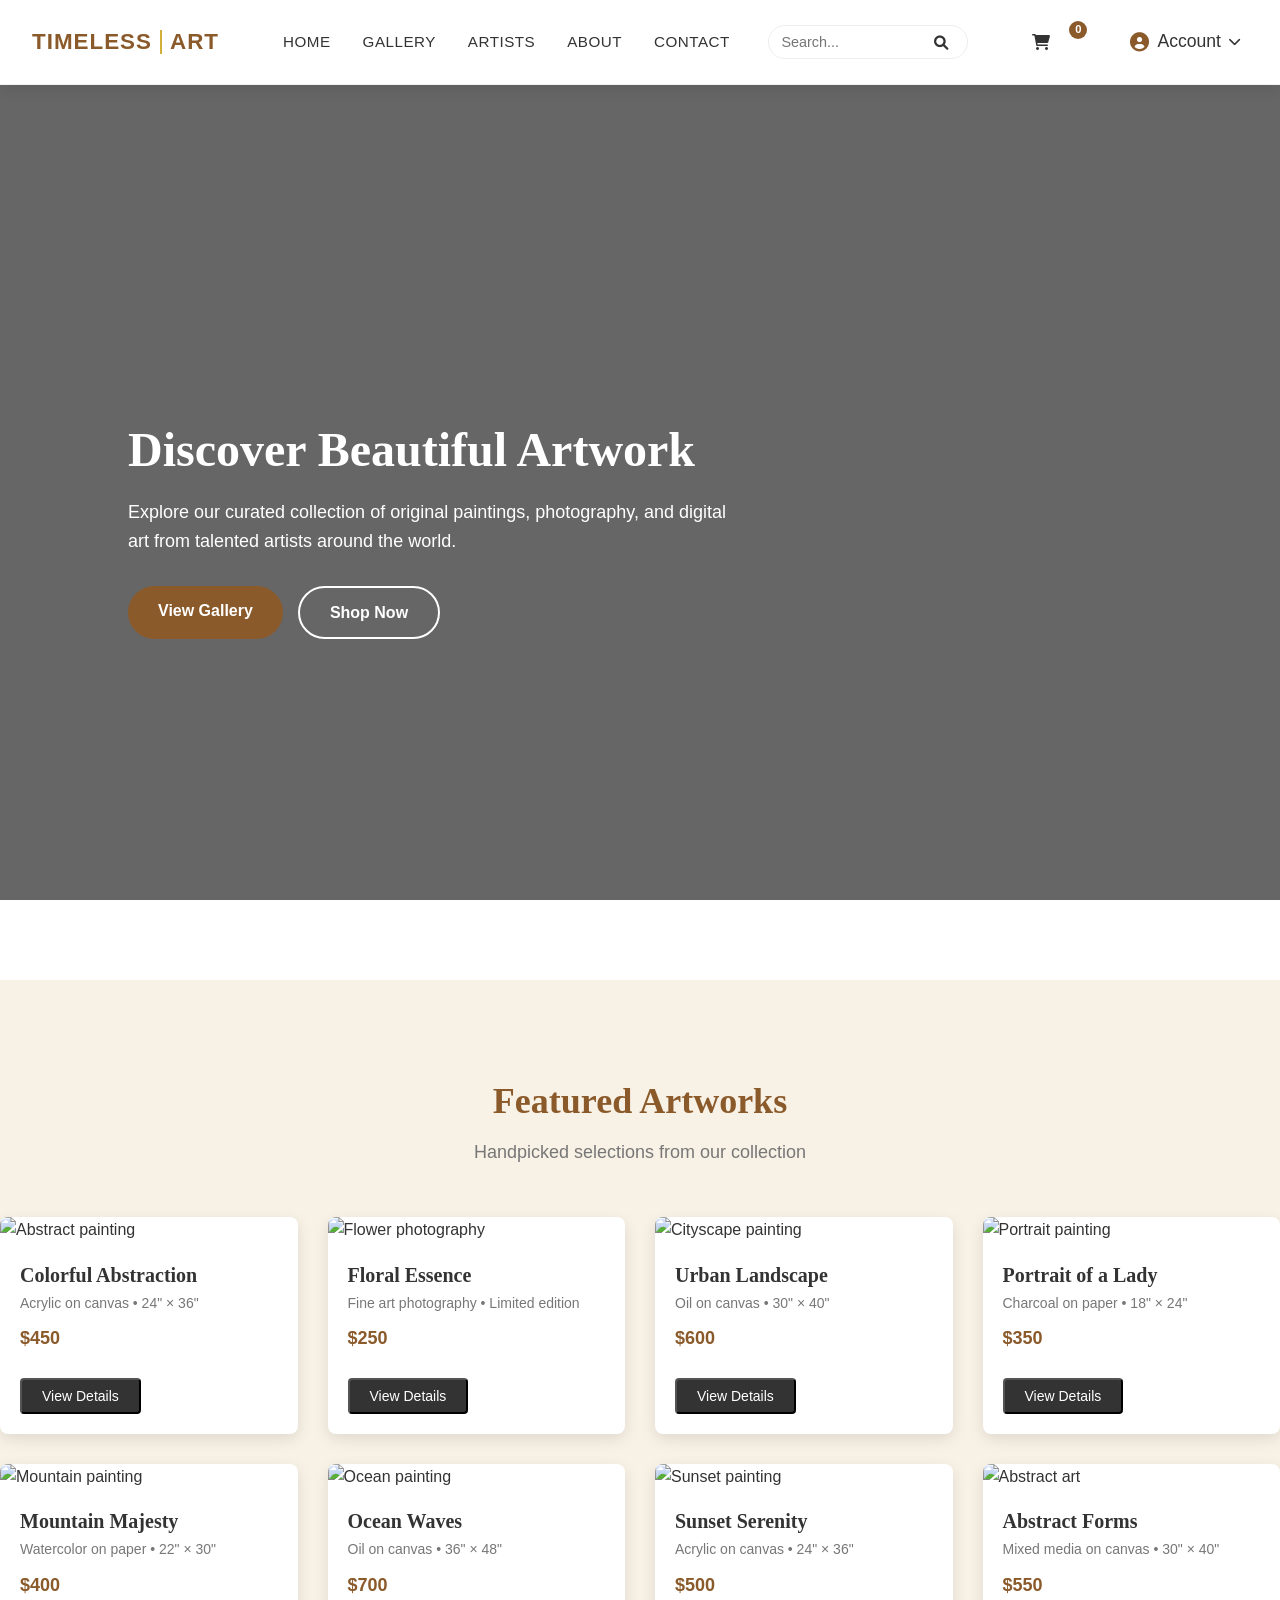
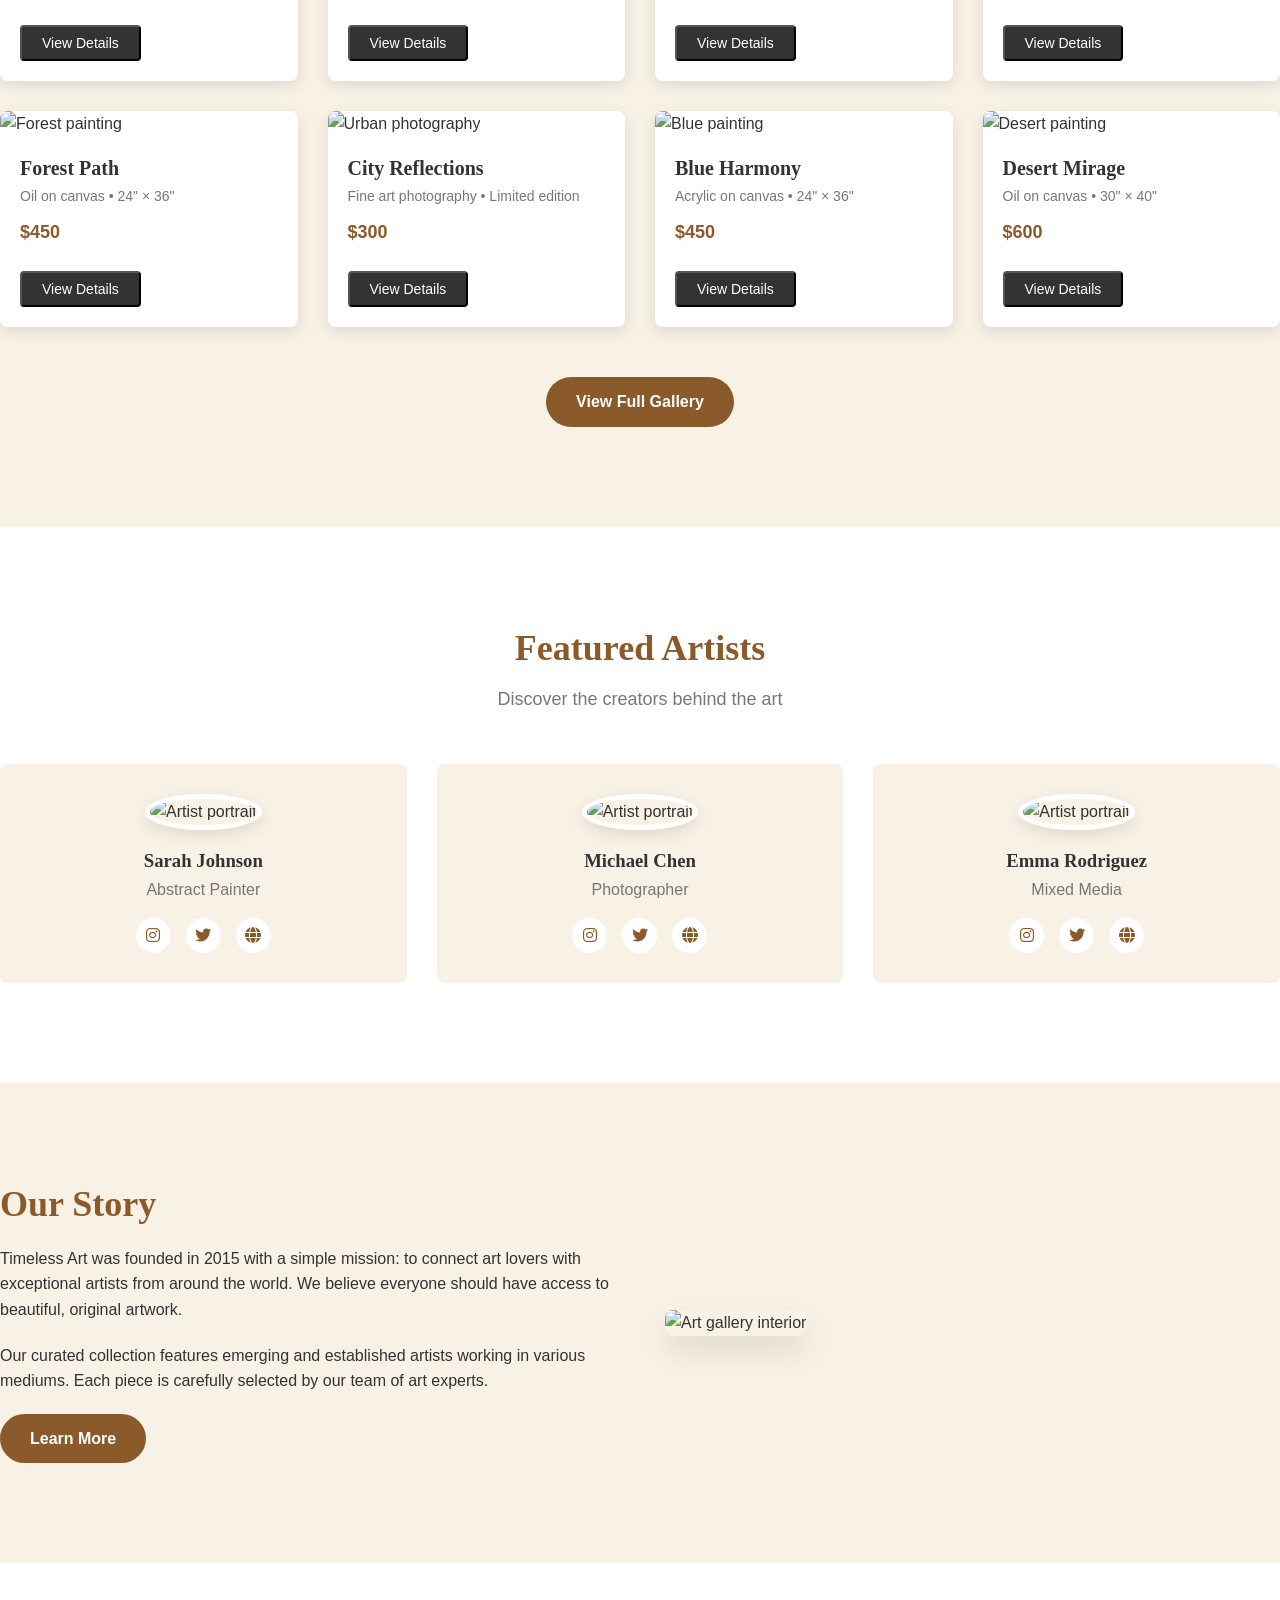
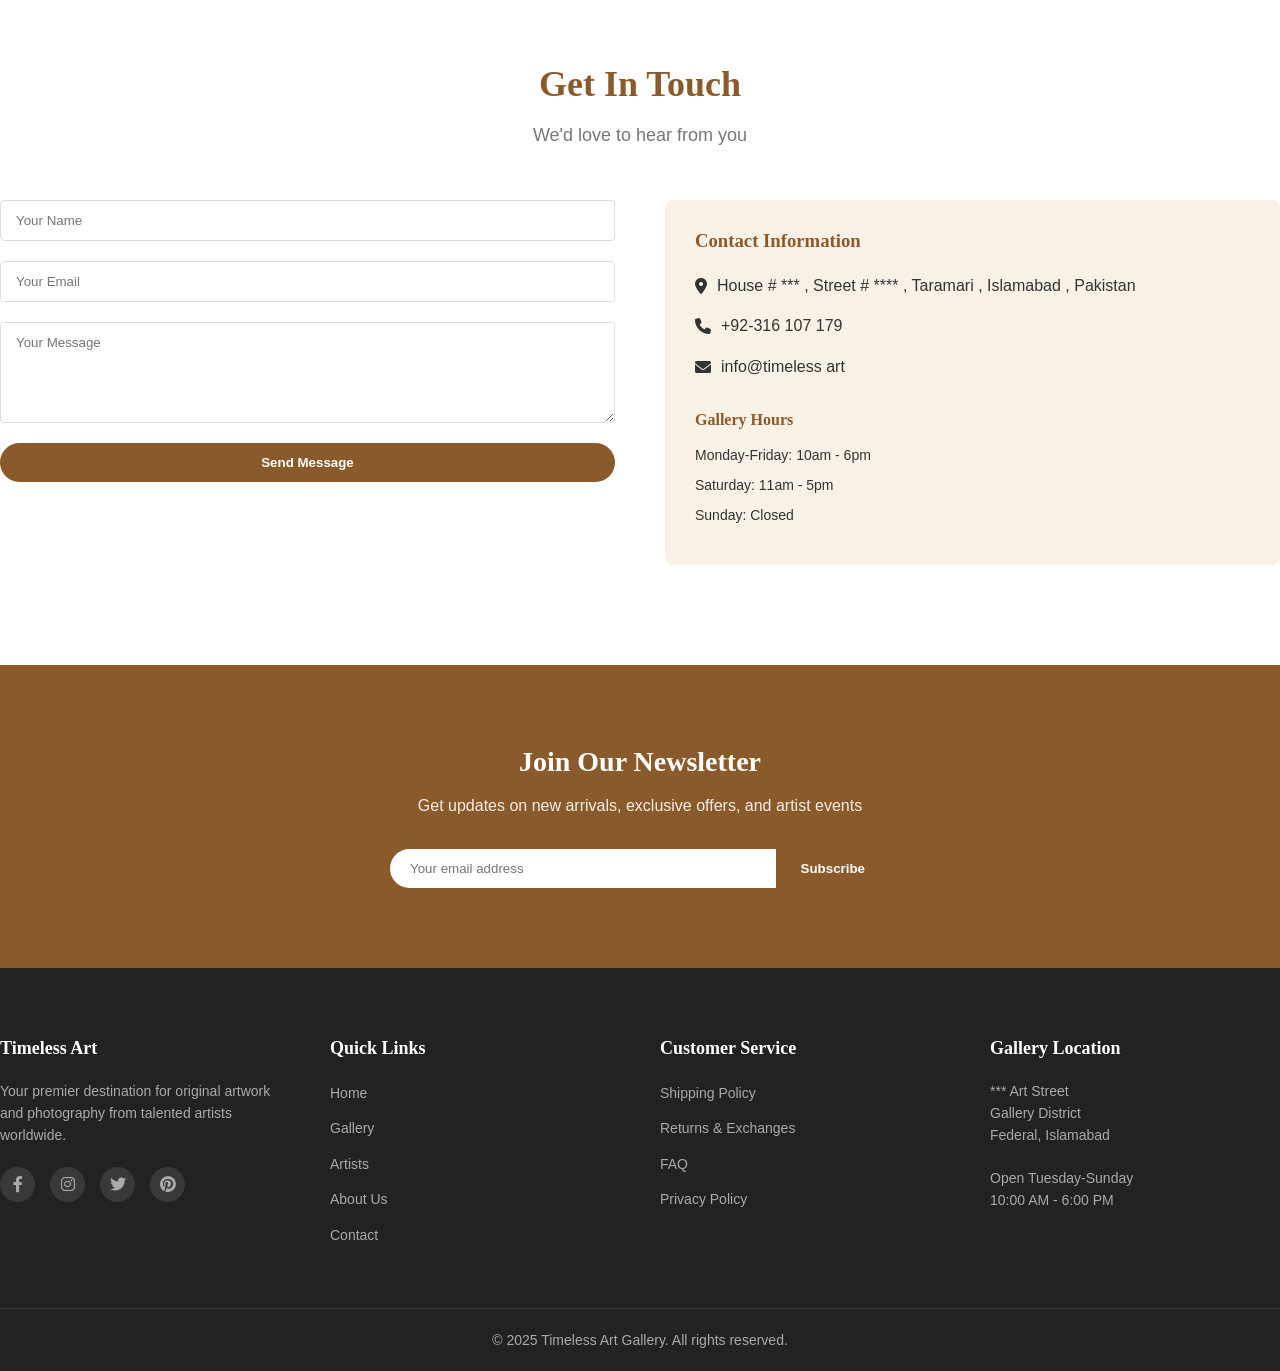
==== commit b65cfb1b: "Implement cart functionality with dynamic item management, enhanced search capabilities, and a new c" ====
--- a/index.html
+++ b/index.html
@@ -30,6 +30,16 @@
                 </ul>
 
                 <div class="nav-actions">
+                    <div class="nav-search">
+                        <input type="text" placeholder="Search..." class="nav-search-input">
+                        <button class="search-toggle">
+                            <i class="fas fa-search"></i>
+                        </button>
+                    </div>
+                    <a href="cart.html" class="cart-toggle">
+                        <i class="fas fa-shopping-cart"></i>
+                        <span class="cart-count">0</span>
+                    </a>
                     <div class="auth-dropdown">
                         <button class="auth-toggle">
                             <i class="fas fa-user-circle"></i>
@@ -40,10 +50,6 @@
                             <a href="login.html"><i class="fas fa-sign-in-alt"></i>Login</a>
                             <a href="register.html"><i class="fas fa-user-plus"></i>Register</a>
                         </div>
-                    </div>
-                    <div class="nav-search">
-                        <input type="text" placeholder="Search..." class="nav-search-input">
-                        <button class="search-toggle"><i class="fas fa-search"></i></button>
                     </div>
                     <button class="mobile-menu">
                         <span></span>
--- a/style.css
+++ b/style.css
@@ -291,33 +291,40 @@
     position: relative;
     display: flex;
     align-items: center;
-    order: 1;
+    margin-right: 1rem;
 }
 
 .nav-search-input {
-    padding: 8px 40px 8px 15px;
-    border: 1px solid #ddd;
-    border-radius: 20px;
-    font-size: 14px;
+    padding: 8px 15px 8px 35px;
+    border: 1px solid #eee;
+    border-radius: 25px;
     width: 200px;
-    transition: var(--transition);
+    font-size: 0.9rem;
+    transition: all 0.3s ease;
 }
 
 .nav-search-input:focus {
     outline: none;
     border-color: var(--primary-color);
+    width: 250px;
     box-shadow: 0 0 0 2px rgba(139, 90, 43, 0.1);
 }
 
 .search-toggle {
     position: absolute;
-    right: 5px;
+    right: 12px;
+    top: 50%;
+    transform: translateY(-50%);
     background: none;
     border: none;
-    color: var(--text-color);
-    padding: 8px;
+    color: var(--light-text);
     cursor: pointer;
-    transition: var(--transition);
+    padding: 5px;
+    transition: color 0.3s ease;
+}
+
+.search-toggle i {
+    font-size: 0.9rem;
 }
 
 .search-toggle:hover {
@@ -510,7 +517,7 @@
 /* Contact Section */
 .contact-section {
     padding: 100px 0;
-    background-color: var(--white);
+    background-color: var (--white);
 }
 
 .contact-container {
@@ -1263,7 +1270,6 @@
     transform: translateY(10px);
     transition: all 0.3s ease;
     z-index: 1000;
-    margin-top: 5px;
 }
 
 .user-dropdown:hover .dropdown-menu {
@@ -1466,43 +1472,273 @@
 .nav-actions {
     display: flex;
     align-items: center;
-    gap: 1rem;
+    gap: 1.5rem;
     margin-left: auto;
-    order: 2;
-}
-
-.nav-actions .cart-toggle {
-    margin-right: 0;
-    margin-left: 3rem;
-    padding-right: 2rem;
-}
-
-.nav-actions .search-toggle {
-    margin-left: 3rem;
-}
-
-.nav-actions .auth-dropdown {
-    order: -1;
-    margin-right: 3rem;
-}
-
-/* Mobile Menu */
-.hamburger {
+    position: relative;
+}
+
+.cart-toggle {
+    position: relative;
+    display: flex;
+    align-items: center;
+    background: none;
+    border: none;
+    cursor: pointer;
+    padding: 8px;
+    transition: all 0.3s ease;
+    text-decoration: none;
+    color: var(--text-color);
+}
+
+.cart-toggle:hover {
+    color: var(--primary-color);
+    transform: translateY(-2px);
+}
+
+.cart-icon {
+    font-size: 1.3rem;
+    position: relative;
+}
+
+.cart-count {
+    position: absolute;
+    top: -5px;
+    right: -5px;
+    background: var(--primary-color);
+    color: white;
+    font-size: 0.7rem;
+    font-weight: bold;
+    min-width: 18px;
+    height: 18px;
+    border-radius: 50%;
+    display: flex;
+    align-items: center;
+    justify-content: center;
+    padding: 0 4px;
+}
+
+/* Remove cart dropdown styles */
+.cart-dropdown {
     display: none;
+}
+
+/* Cart Dropdown */
+.cart-dropdown {
+    position: absolute;
+    top: calc(100% + 10px);
+    right: -10px;
+    width: 320px;
+    background: var(--white);
+    border-radius: 8px;
+    box-shadow: 0 5px 20px rgba(0, 0, 0, 0.15);
+    padding: 15px;
+    opacity: 0;
+    visibility: hidden;
+    transform: translateY(10px);
+    transition: all 0.3s ease;
+    z-index: 1000;
+}
+
+.cart-toggle:hover .cart-dropdown,
+.cart-wrapper:hover .cart-dropdown {
+    opacity: 1;
+    visibility: visible;
+    transform: translateY(0);
+}
+
+.cart-dropdown::before {
+    content: '';
+    position: absolute;
+    top: -6px;
+    right: 20px;
+    width: 12px;
+    height: 12px;
+    background: var(--white);
+    transform: rotate(45deg);
+    box-shadow: -2px -2px 5px rgba(0, 0, 0, 0.04);
+}
+
+.cart-dropdown-header {
+    display: flex;
+    justify-content: space-between;
+    align-items: center;
+    padding-bottom: 10px;
+    border-bottom: 1px solid #eee;
+    margin-bottom: 15px;
+}
+
+.cart-dropdown-header h4 {
+    font-size: 1rem;
+    margin: 0;
+    color: var(--text-color);
+}
+
+.cart-items {
+    max-height: 240px;
+    overflow-y: auto;
+    margin-bottom: 15px;
+    scrollbar-width: thin;
+    scrollbar-color: var(--primary-color) #eee;
+}
+
+.cart-items::-webkit-scrollbar {
+    width: 6px;
+}
+
+.cart-items::-webkit-scrollbar-track {
+    background: #eee;
+    border-radius: 3px;
+}
+
+.cart-items::-webkit-scrollbar-thumb {
+    background: var(--primary-color);
+    border-radius: 3px;
+}
+
+.cart-item {
+    display: flex;
+    align-items: center;
+    gap: 10px;
+    padding: 10px 0;
+    border-bottom: 1px solid #eee;
+}
+
+.cart-item:last-child {
+    border-bottom: none;
+}
+
+.cart-item-image {
+    width: 50px;
+    height: 50px;
+    border-radius: 4px;
+    overflow: hidden;
+    flex-shrink: 0;
+}
+
+.cart-item-image img {
+    width: 100%;
+    height: 100%;
+    object-fit: cover;
+}
+
+.cart-item-content {
+    flex: 1;
+    min-width: 0;
+}
+
+.cart-item-title {
+    font-size: 0.9rem;
+    margin: 0 0 4px;
+    color: var(--text-color);
+    white-space: nowrap;
+    overflow: hidden;
+    text-overflow: ellipsis;
+}
+
+.cart-item-price {
+    font-size: 0.9rem;
+    color: var(--primary-color);
+    font-weight: 600;
+}
+
+.cart-item-remove {
+    background: none;
+    border: none;
+    color: #999;
     cursor: pointer;
+    padding: 4px;
+    transition: color 0.3s ease;
+    flex-shrink: 0;
+}
+
+.cart-item-remove:hover {
+    color: #f44336;
+}
+
+.cart-dropdown-footer {
+    border-top: 1px solid #eee;
+    padding-top: 15px;
+}
+
+.cart-total {
+    display: flex;
+    justify-content: space-between;
+    align-items: center;
+    margin-bottom: 15px;
+    font-weight: 600;
+}
+
+.cart-total-amount {
+    color: var(--primary-color);
+}
+
+.cart-dropdown-buttons {
+    display: flex;
+    gap: 10px;
+}
+
+.cart-dropdown-buttons .btn {
+    flex: 1;
+    padding: 8px 15px;
+    font-size: 0.9rem;
+    text-align: center;
+}
+
+.btn-view-cart {
+    background: transparent;
+    border: 1px solid var(--primary-color);
+    color: var(--primary-color);
+    transition: all 0.3s ease;
+}
+
+.btn-view-cart:hover {
+    background: var(--primary-color);
+    color: var(--white);
+}
+
+.empty-cart {
+    text-align: center;
+    color: var(--light-text);
+    padding: 20px 0;
+}
+
+/* Auth dropdown adjustments */
+.auth-dropdown {
+    margin-left: 1rem;
+}
+
+/* Mobile Menu Button */
+.mobile-menu {
+    display: none;
+    background: none;
+    border: none;
+    cursor: pointer;
+    padding: 5px;
     order: 3;
 }
 
-.hamburger .line {
+.mobile-menu span {
+    display: block;
     width: 24px;
     height: 2px;
     background: var(--text-color);
-    margin: 4px 0;
-    transition: 0.3s ease;
-}
-
-/* Responsive Design */
-@media (max-width: 1024px) {
+    margin: 5px 0;
+    transition: all 0.3s ease;
+}
+
+.mobile-menu.active span:nth-child(1) {
+    transform: rotate(45deg) translate(5px, 5px);
+}
+
+.mobile-menu.active span:nth-child(2) {
+    opacity: 0;
+}
+
+.mobile-menu.active span:nth-child(3) {
+    transform: rotate(-45deg) translate(5px, -5px);
+}
+
+@media (max-width: 992px) {
     .nav-links {
         display: none;
         position: absolute;
@@ -1520,19 +1756,19 @@
         display: flex;
     }
 
-    .hamburger {
+    .mobile-menu {
         display: block;
     }
 
-    .hamburger.active .line:nth-child(1) {
+    .mobile-menu.active .line:nth-child(1) {
         transform: rotate(45deg) translate(5px, 5px);
     }
 
-    .hamburger.active .line:nth-child(2) {
+    .mobile-menu.active .line:nth-child(2) {
         opacity: 0;
     }
 
-    .hamburger.active .line:nth-child(3) {
+    .mobile-menu.active .line:nth-child(3) {
         transform: rotate(-45deg) translate(5px, -5px);
     }
 
@@ -1839,6 +2075,8 @@
     display: flex;
     align-items: center;
     gap: 1.5rem;
+    margin-left: auto;
+    position: relative;
 }
 
 .nav-actions button {
@@ -2152,8 +2390,9 @@
 .nav-actions {
     display: flex;
     align-items: center;
-    gap: 1rem;
+    gap: 1.5rem;
     margin-left: auto;
+    position: relative;
 }
 
 /* Adjust cart positioning */
@@ -2171,4 +2410,439 @@
     .nav-search-input:focus {
         width: 200px;
     }
+}
+
+/* Product Modal */
+.product-modal {
+    display: flex;
+    position: fixed;
+    z-index: 2000;
+    left: 0;
+    top: 0;
+    width: 100%;
+    height: 100%;
+    background-color: rgba(0, 0, 0, 0.8);
+    align-items: center;
+    justify-content: center;
+    overflow-y: auto;
+    padding: 20px;
+}
+
+.product-modal-content {
+    background-color: var(--white);
+    width: 90%;
+    max-width: 1000px;
+    border-radius: 12px;
+    box-shadow: 0 5px 30px rgba(0, 0, 0, 0.3);
+    position: relative;
+    margin: auto;
+    max-height: 90vh;
+    display: flex;
+    flex-direction: column;
+}
+
+.close-modal {
+    position: fixed;
+    top: 20px;
+    right: 20px;
+    width: 40px;
+    height: 40px;
+    background-color: var(--white);
+    border-radius: 50%;
+    display: flex;
+    align-items: center;
+    justify-content: center;
+    font-size: 24px;
+    color: var(--text-color);
+    cursor: pointer;
+    transition: var(--transition);
+    box-shadow: 0 2px 10px rgba(0, 0, 0, 0.2);
+    z-index: 2100;
+}
+
+.close-modal:hover {
+    background-color: var(--primary-color);
+    color: var(--white);
+    transform: rotate(90deg);
+}
+
+.product-details-grid {
+    display: grid;
+    grid-template-columns: 1fr 1fr;
+    max-height: 90vh;
+    overflow: hidden;
+}
+
+.product-details-image {
+    height: 100%;
+    background-color: var(--secondary-color);
+    position: sticky;
+    top: 0;
+}
+
+.product-details-info {
+    padding: 40px;
+    overflow-y: auto;
+    max-height: 90vh;
+    scrollbar-width: thin;
+    scrollbar-color: var(--primary-color) var(--secondary-color);
+}
+
+.product-details-info::-webkit-scrollbar {
+    width: 8px;
+}
+
+.product-details-info::-webkit-scrollbar-track {
+    background: var(--secondary-color);
+    border-radius: 4px;
+}
+
+.product-details-info::-webkit-scrollbar-thumb {
+    background-color: var(--primary-color);
+    border-radius: 4px;
+}
+
+@media (max-width: 768px) {
+    .product-details-grid {
+        grid-template-columns: 1fr;
+        max-height: none;
+        overflow: visible;
+    }
+    
+    .product-details-image {
+        height: 300px;
+        position: relative;
+    }
+    
+    .product-details-info {
+        max-height: none;
+        overflow: visible;
+    }
+    
+    .product-modal {
+        padding: 10px;
+    }
+    
+    .close-modal {
+        top: 10px;
+        right: 10px;
+        width: 35px;
+        height: 35px;
+        font-size: 20px;
+    }
+}
+
+.product-details-info h2 {
+    font-size: 28px;
+    margin-bottom: 15px;
+    color: var(--primary-color);
+}
+
+.product-description {
+    line-height: 1.6;
+    margin-bottom: 20px;
+    color: var(--text-color);
+}
+
+.product-price-large {
+    font-size: 24px;
+    font-weight: 700;
+    color: var(--primary-color);
+    margin: 20px 0;
+}
+
+.product-actions {
+    display: flex;
+    gap: 15px;
+}
+
+.product-actions .btn {
+    flex: 1;
+}
+
+.btn-outline.inquire-button {
+    background-color: transparent;
+    border: 2px solid var(--primary-color);
+    color: var(--primary-color);
+}
+
+.btn-outline.inquire-button:hover {
+    background-color: var(--primary-color);
+    color: var(--white);
+}
+
+@media (max-width: 768px) {
+    .product-details-grid {
+        grid-template-columns: 1fr;
+    }
+    
+    .product-details-image {
+        height: 300px;
+    }
+    
+    .product-details-info {
+        padding: 20px;
+    }
+    
+    .product-actions {
+        flex-direction: column;
+    }
+}
+
+.product-specs {
+    margin: 20px 0;
+    padding: 15px;
+    background: var(--secondary-color);
+    border-radius: 8px;
+}
+
+.product-specs p {
+    margin-bottom: 8px;
+    font-size: 0.95rem;
+}
+
+.product-specs p:last-child {
+    margin-bottom: 0;
+}
+
+.product-specs strong {
+    color: var(--primary-color);
+    min-width: 80px;
+    display: inline-block;
+}
+
+.artist-name {
+    color: var(--light-text);
+    font-style: italic;
+    font-size: 1.1rem;
+    margin-bottom: 15px;
+}
+
+.product-details-extras {
+    margin-top: 30px;
+    border-top: 1px solid #eee;
+    padding-top: 20px;
+}
+
+.detail-item {
+    margin-bottom: 20px;
+}
+
+.detail-item h4 {
+    color: var(--primary-color);
+    margin-bottom: 5px;
+    font-size: 1rem;
+}
+
+.detail-item p {
+    color: var(--light-text);
+    font-size: 0.9rem;
+}
+
+/* Cart Page Styles */
+.cart-page {
+    padding: 120px 0 60px;
+    min-height: calc(100vh - 400px);
+    background-color: var(--secondary-color);
+}
+
+.cart-page-header {
+    margin-bottom: 40px;
+    text-align: center;
+}
+
+.cart-page-header h1 {
+    color: var(--primary-color);
+    font-size: 2.5rem;
+    margin-bottom: 10px;
+}
+
+.cart-content {
+    display: grid;
+    grid-template-columns: 2fr 1fr;
+    gap: 30px;
+    background: var(--white);
+    border-radius: 12px;
+    padding: 30px;
+    box-shadow: 0 5px 20px rgba(0, 0, 0, 0.1);
+}
+
+.cart-items-container {
+    border-right: 1px solid #eee;
+    padding-right: 30px;
+}
+
+.cart-item {
+    display: flex;
+    align-items: center;
+    padding: 20px 0;
+    border-bottom: 1px solid #eee;
+    gap: 20px;
+}
+
+.cart-item:last-child {
+    border-bottom: none;
+}
+
+.cart-item-image {
+    width: 120px;
+    height: 120px;
+    border-radius: 8px;
+    overflow: hidden;
+}
+
+.cart-item-image img {
+    width: 100%;
+    height: 100%;
+    object-fit: cover;
+}
+
+.cart-item-details {
+    flex: 1;
+}
+
+.cart-item-title {
+    font-size: 1.1rem;
+    color: var(--text-color);
+    margin-bottom: 5px;
+}
+
+.cart-item-price {
+    color: var(--primary-color);
+    font-weight: 600;
+    font-size: 1.1rem;
+    margin-bottom: 10px;
+}
+
+.cart-item-quantity {
+    display: flex;
+    align-items: center;
+    gap: 10px;
+}
+
+.quantity-btn {
+    background: none;
+    border: 1px solid #ddd;
+    width: 30px;
+    height: 30px;
+    border-radius: 4px;
+    cursor: pointer;
+    transition: all 0.3s ease;
+}
+
+.quantity-btn:hover {
+    border-color: var(--primary-color);
+    color: var(--primary-color);
+}
+
+.quantity-input {
+    width: 50px;
+    height: 30px;
+    text-align: center;
+    border: 1px solid #ddd;
+    border-radius: 4px;
+}
+
+.cart-item-remove {
+    color: #999;
+    background: none;
+    border: none;
+    cursor: pointer;
+    padding: 8px;
+    transition: color 0.3s ease;
+}
+
+.cart-item-remove:hover {
+    color: #f44336;
+}
+
+.cart-summary {
+    padding: 20px;
+    background: var(--secondary-color);
+    border-radius: 8px;
+    position: sticky;
+    top: 100px;
+}
+
+.cart-summary h3 {
+    margin-bottom: 20px;
+    color: var(--primary-color);
+}
+
+.summary-item {
+    display: flex;
+    justify-content: space-between;
+    margin-bottom: 15px;
+    padding-bottom: 15px;
+    border-bottom: 1px solid #ddd;
+}
+
+.summary-item.total {
+    font-size: 1.2rem;
+    font-weight: 600;
+    color: var(--primary-color);
+    border-bottom: none;
+}
+
+.checkout-btn {
+    width: 100%;
+    margin-bottom: 10px;
+    font-size: 1rem;
+    padding: 12px;
+}
+
+.continue-shopping {
+    width: 100%;
+    background: transparent;
+    border: 1px solid var(--primary-color);
+    color: var(--primary-color);
+}
+
+.continue-shopping:hover {
+    background: var(--primary-color);
+    color: var(--white);
+}
+
+.empty-cart-message {
+    text-align: center;
+    padding: 40px 0;
+    color: var(--light-text);
+}
+
+.empty-cart-message i {
+    font-size: 3rem;
+    color: var(--primary-color);
+    margin-bottom: 20px;
+}
+
+@media (max-width: 992px) {
+    .cart-content {
+        grid-template-columns: 1fr;
+    }
+    
+    .cart-items-container {
+        border-right: none;
+        padding-right: 0;
+        border-bottom: 1px solid #eee;
+        padding-bottom: 30px;
+    }
+    
+    .cart-summary {
+        position: static;
+    }
+}
+
+@media (max-width: 768px) {
+    .cart-item {
+        flex-direction: column;
+        text-align: center;
+    }
+    
+    .cart-item-quantity {
+        justify-content: center;
+    }
+    
+    .cart-item-remove {
+        margin-top: 10px;
+    }
 }
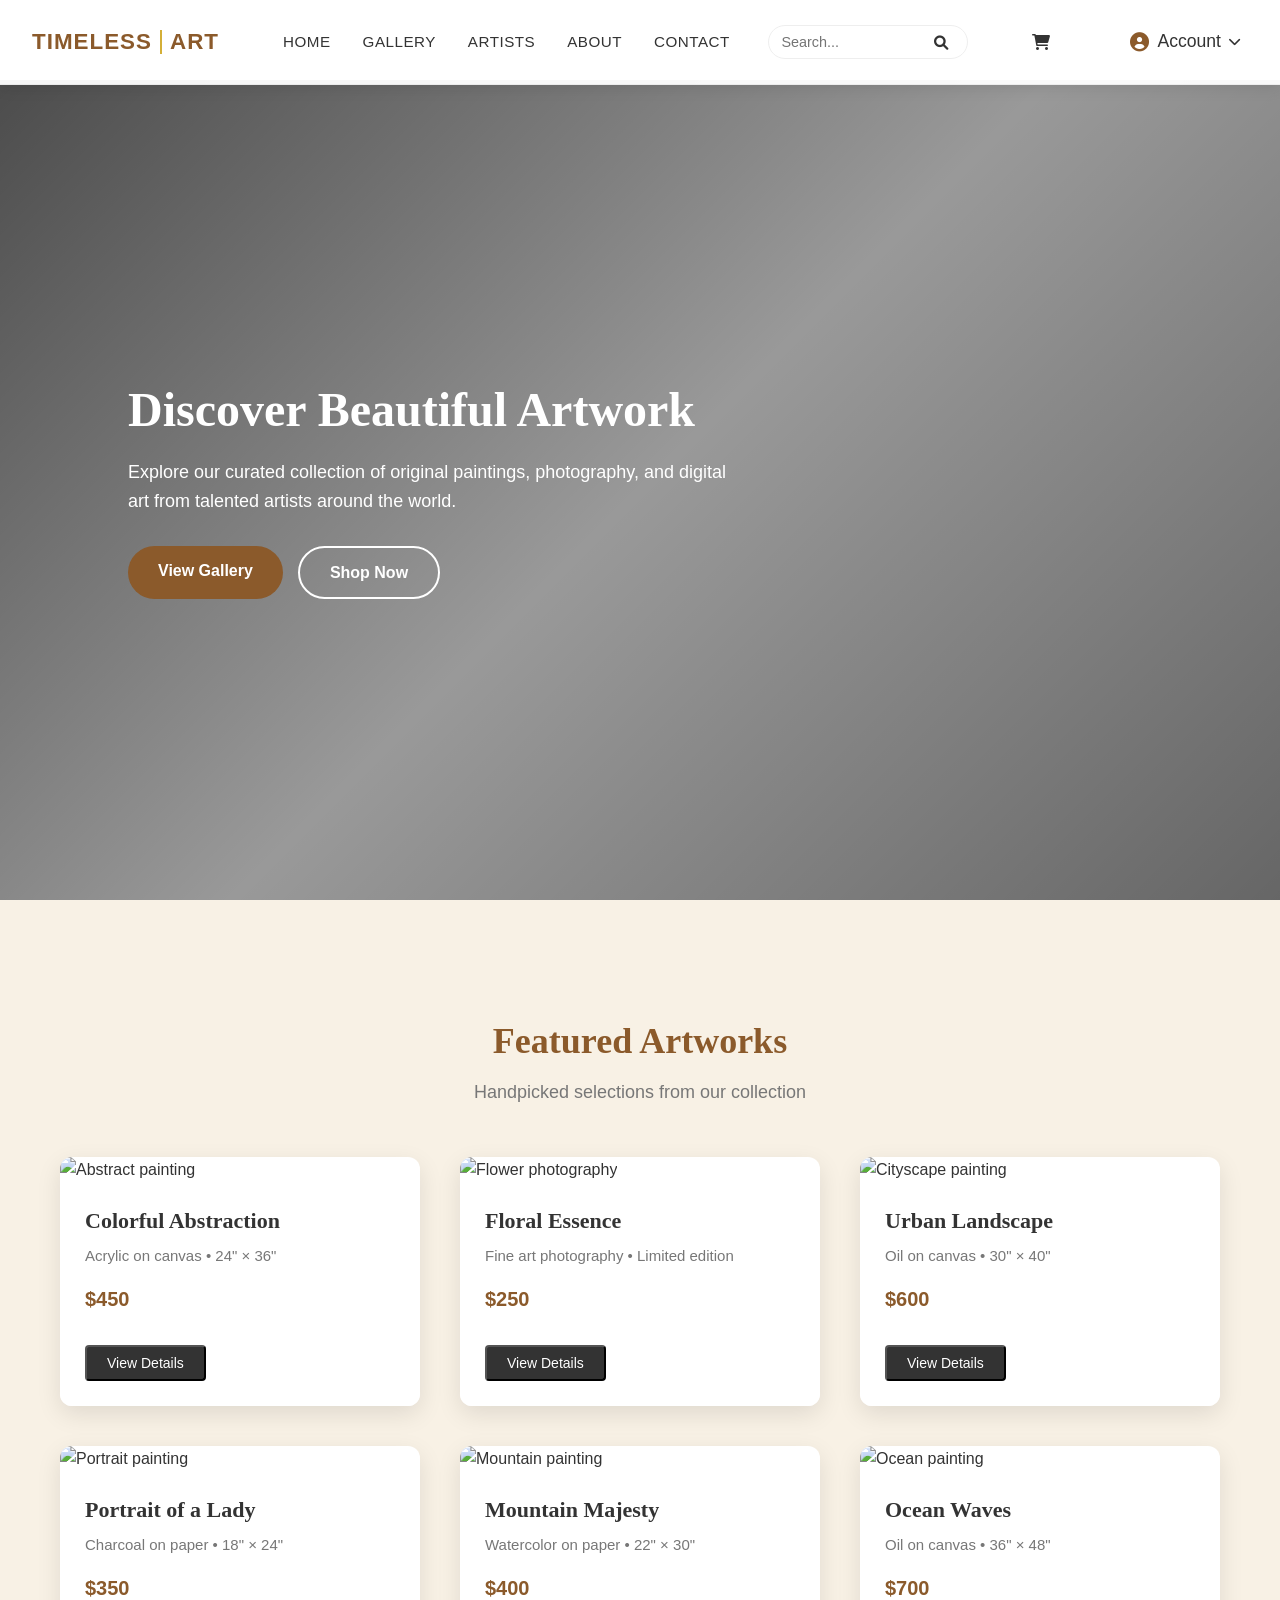
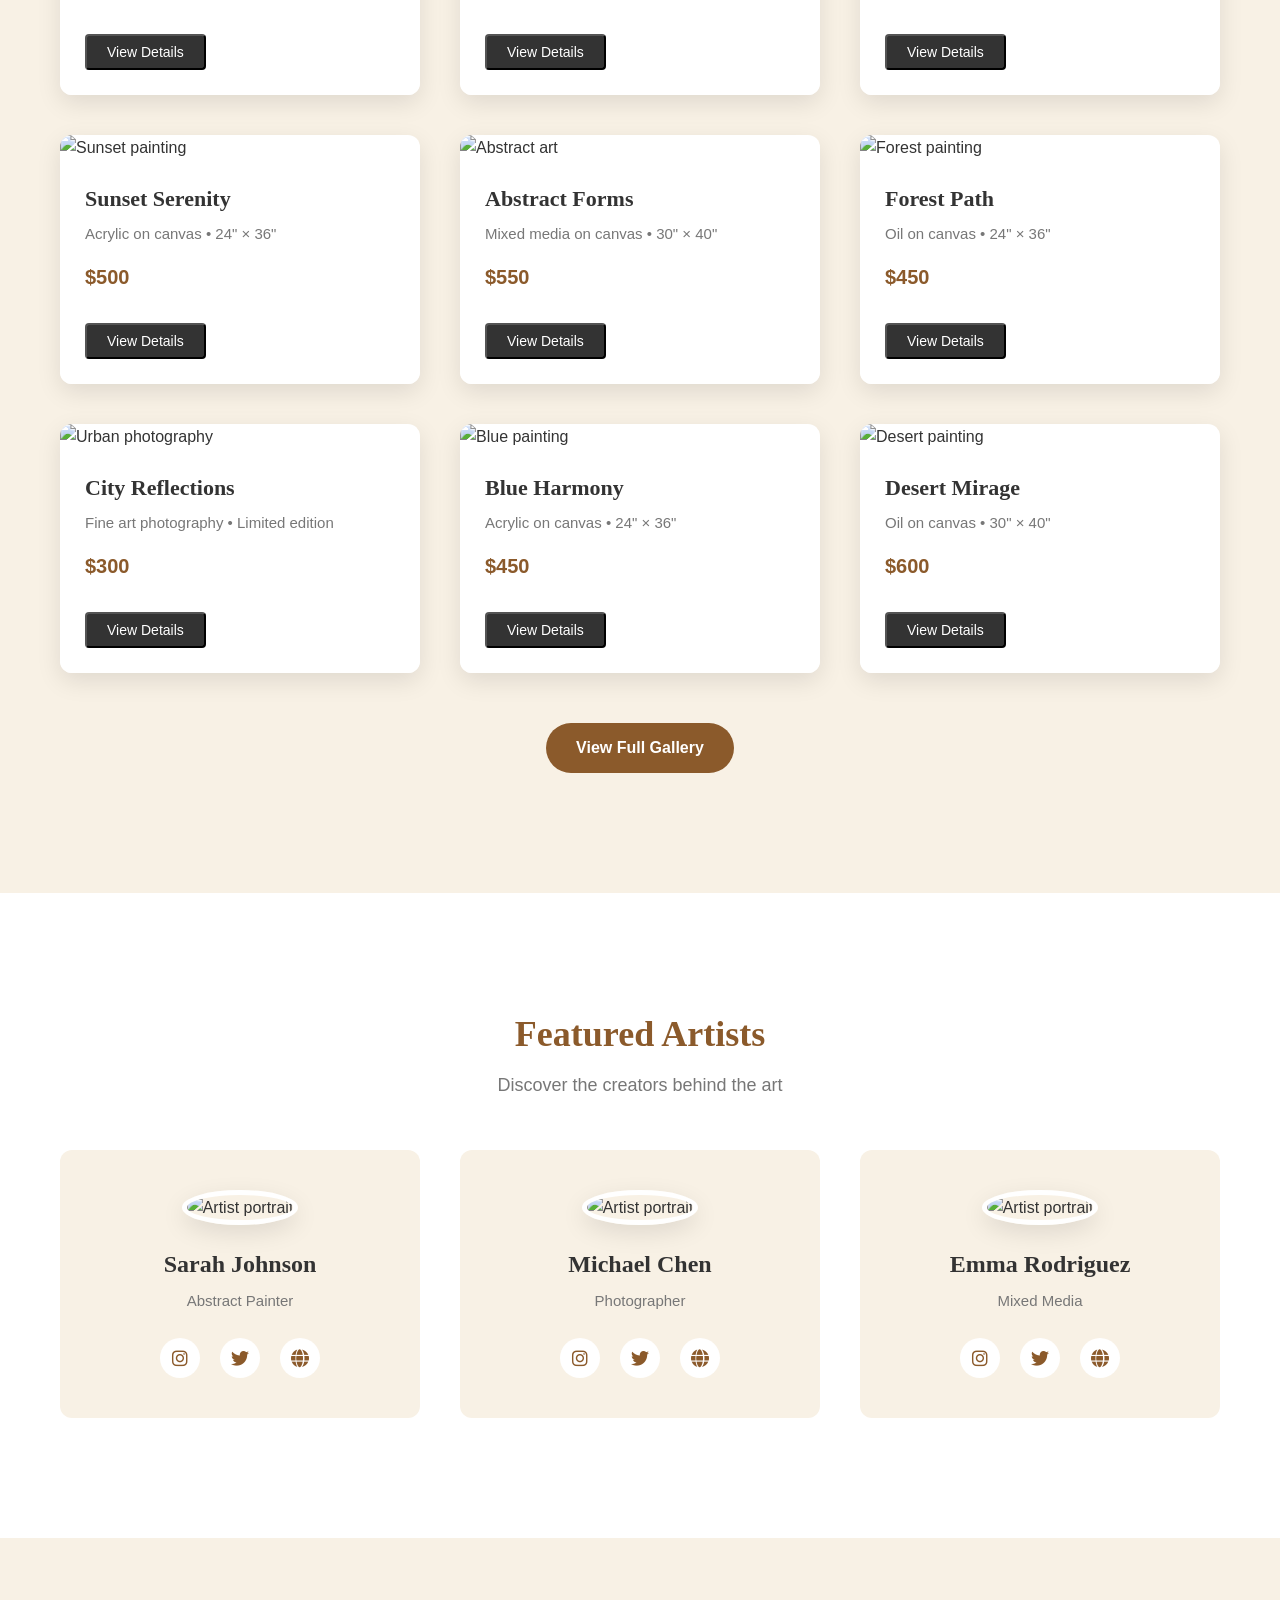
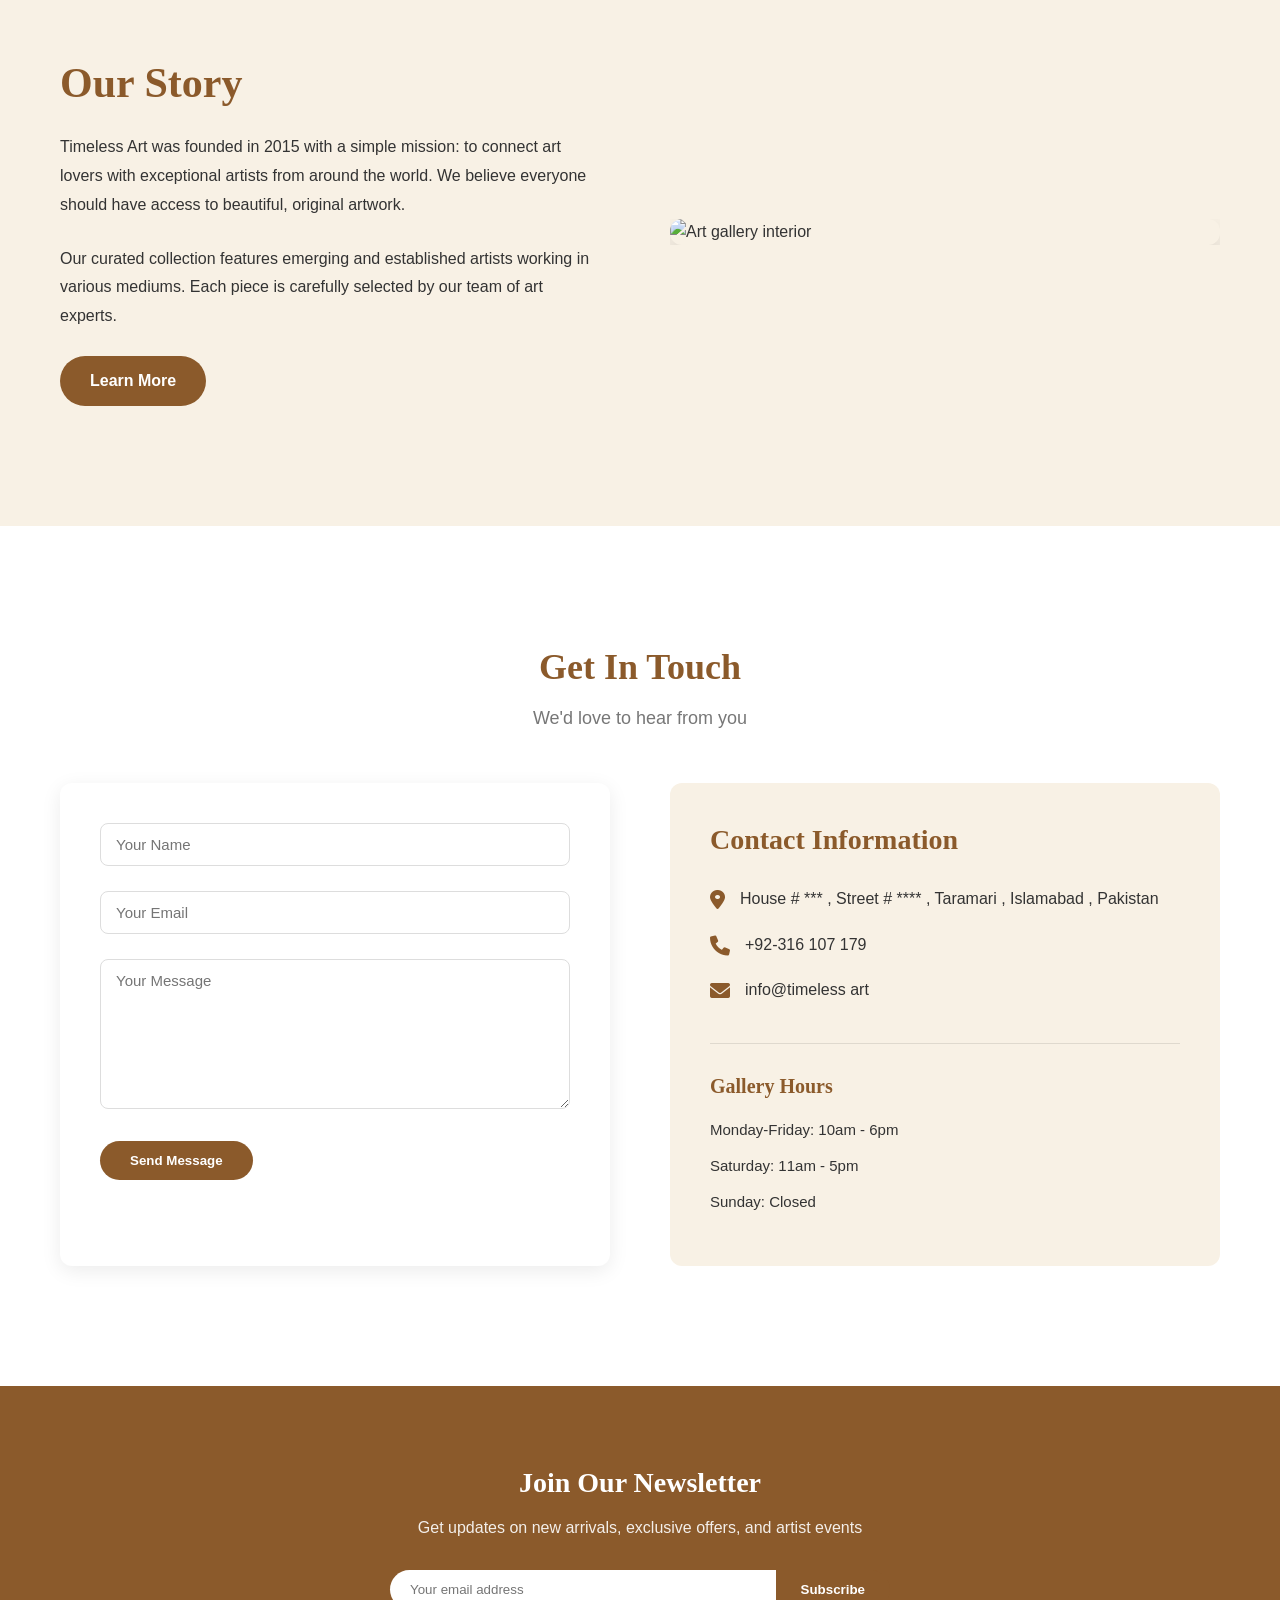
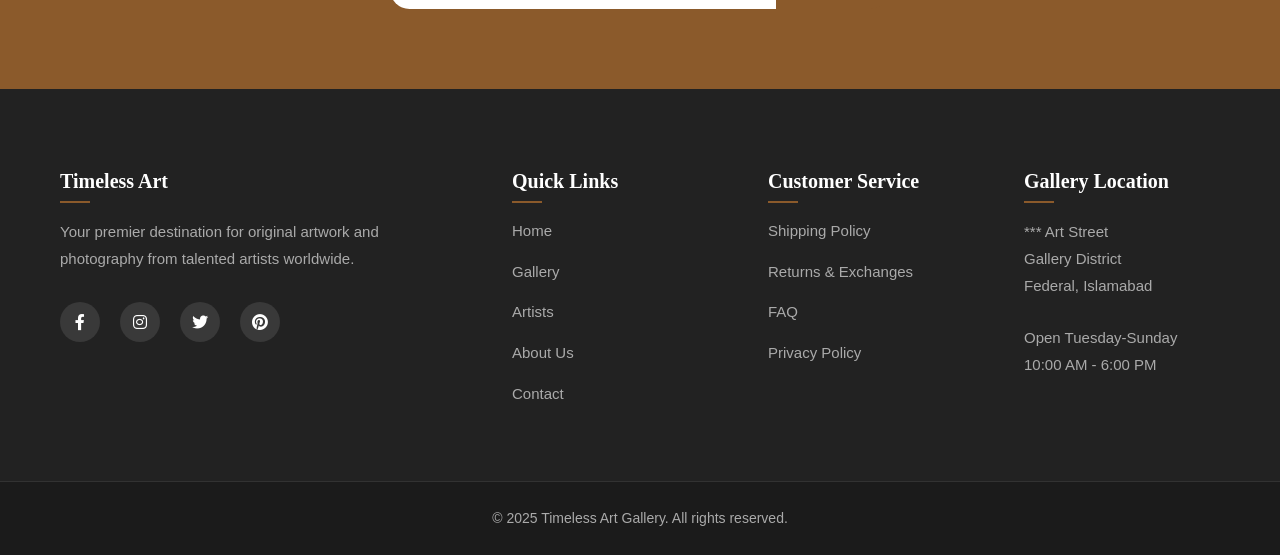
==== commit 277eabfc: "Add hero slideshow functionality and enhance hero section styles for improved visual appeal" ====
--- a/index.html
+++ b/index.html
@@ -65,10 +65,24 @@
                 <button><i class="fas fa-search"></i></button>
             </div>
         </div>
-    </header>
-
-    <!-- Hero Section -->
+    </header>    <!-- Hero Section -->
     <section class="hero" id="home">
+        <!-- Background Slideshow -->        <div class="hero-slideshow">
+            <div class="slide active" style="background-image: url('https://images.unsplash.com/photo-1547891654-e66ed7ebb968?ixlib=rb-4.0.3&auto=format&fit=crop&w=1920&q=80')"></div>
+            <div class="slide" style="background-image: url('https://images.unsplash.com/photo-1506905925346-21bda4d32df4?ixlib=rb-4.0.3&auto=format&fit=crop&w=1920&q=80')"></div>
+            <div class="slide" style="background-image: url('https://images.unsplash.com/photo-1561214115-f2f134cc4912?ixlib=rb-4.0.3&auto=format&fit=crop&w=1920&q=80')"></div>
+            <div class="slide" style="background-image: url('https://images.unsplash.com/photo-1541961017774-22349e4a1262?ixlib=rb-4.0.3&auto=format&fit=crop&w=1920&q=80')"></div>
+            <div class="slide" style="background-image: url('https://images.unsplash.com/photo-1513475382585-d06e58bcb0e0?ixlib=rb-4.0.3&auto=format&fit=crop&w=1920&q=80')"></div>
+            <div class="slide" style="background-image: url('https://images.unsplash.com/photo-1536924940846-227afb31e2a5?ixlib=rb-4.0.3&auto=format&fit=crop&w=1920&q=80')"></div>
+            <div class="slide" style="background-image: url('https://images.unsplash.com/photo-1578321272176-b7bbc0679853?ixlib=rb-4.0.3&auto=format&fit=crop&w=1920&q=80')"></div>
+        </div>
+            <div class="slide" style="background-image: url('https://images.unsplash.com/photo-1536924940846-227afb31e2a5?ixlib=rb-4.0.3&auto=format&fit=crop&w=1920&q=80')"></div>
+            <div class="slide" style="background-image: url('https://images.unsplash.com/photo-1541961017774-22349e4a1262?ixlib=rb-4.0.3&auto=format&fit=crop&w=1920&q=80')"></div>
+        </div>
+        
+        <!-- Dark overlay for text readability -->
+        <div class="hero-overlay"></div>
+        
         <div class="hero-content">
             <h1>Discover Beautiful Artwork</h1>
             <p>Explore our curated collection of original paintings, photography, and digital art from talented artists
--- a/style.css
+++ b/style.css
@@ -333,21 +333,63 @@
 
 /* Hero Section */
 .hero {
-    height: 100vh;
-    background: linear-gradient(rgba(0, 0, 0, 0.6), rgba(0, 0, 0, 0.6)), 
-                url('https://images.unsplash.com/photo-1547891654-e66ed7ebb968?ixlib=rb-1.2.1&auto=format&fit=crop&w=1350&q=80');
-    background-size: cover;
-    background-position: center;
-    background-attachment: fixed;
+    height: calc(100vh - 80px);
     display: flex;
     align-items: center;
     padding: 0 10%;
     color: var(--white);
     margin-top: 80px;
+    position: relative;
+    overflow: hidden;
+}
+
+/* Background Slideshow */
+.hero-slideshow {
+    position: absolute;
+    top: 0;
+    left: 0;
+    width: 100%;
+    height: 100%;
+    z-index: 1;
+}
+
+.slide {
+    position: absolute;
+    top: 0;
+    left: 0;
+    width: 100%;
+    height: 100%;
+    background-size: cover;
+    background-position: center;
+    background-repeat: no-repeat;
+    opacity: 0;
+    transition: opacity 1.5s ease-in-out;
+}
+
+.slide.active {
+    opacity: 1;
+}
+
+/* Dark overlay for text readability */
+.hero-overlay {
+    position: absolute;
+    top: 0;
+    left: 0;
+    width: 100%;
+    height: 100%;
+    background: linear-gradient(
+        135deg,
+        rgba(0, 0, 0, 0.7) 0%,
+        rgba(0, 0, 0, 0.4) 50%,
+        rgba(0, 0, 0, 0.6) 100%
+    );
+    z-index: 2;
 }
 
 .hero-content {
     max-width: 600px;
+    position: relative;
+    z-index: 3;
 }
 
 .hero h1 {
@@ -367,182 +409,273 @@
 
 /* Gallery Section */
 .gallery-section {
-    padding: 100px 0;
+    padding: 120px 0;
     background-color: var(--secondary-color);
 }
 
 .gallery-grid {
     display: grid;
-    grid-template-columns: repeat(auto-fill, minmax(280px, 1fr));
-    gap: 30px;
+    grid-template-columns: repeat(auto-fill, minmax(300px, 1fr));
+    gap: 40px;
+    max-width: 1200px;
+    margin: 0 auto;
+    padding: 0 20px;
 }
 
 .art-item {
     background: var(--white);
-    border-radius: 8px;
+    border-radius: 12px;
     overflow: hidden;
-    box-shadow: 0 5px 15px rgba(0, 0, 0, 0.1);
+    box-shadow: 0 8px 25px rgba(0, 0, 0, 0.1);
     transition: var(--transition);
+    position: relative;
 }
 
 .art-item:hover {
     transform: translateY(-10px);
-    box-shadow: 0 15px 30px rgba(0, 0, 0, 0.15);
+    box-shadow: 0 15px 35px rgba(0, 0, 0, 0.15);
 }
 
 .art-item img {
     width: 100%;
-    height: 250px;
+    height: 300px;
     object-fit: cover;
+    transition: transform 0.5s ease;
+}
+
+.art-item:hover img {
+    transform: scale(1.05);
 }
 
 .art-info {
-    padding: 20px;
+    padding: 25px;
+    background: var(--white);
+    position: relative;
 }
 
 .art-info h3 {
-    font-size: 20px;
-    margin-bottom: 5px;
+    font-size: 22px;
+    margin-bottom: 10px;
+    color: var(--text-color);
 }
 
 .art-info p {
     color: var(--light-text);
-    font-size: 14px;
-    margin-bottom: 10px;
+    font-size: 15px;
+    margin-bottom: 15px;
+    line-height: 1.6;
 }
 
 .price {
     display: block;
     font-weight: 700;
     color: var(--primary-color);
-    font-size: 18px;
-    margin-bottom: 15px;
+    font-size: 20px;
+    margin-bottom: 20px;
+}
+
+.art-actions {
+    display: flex;
+    gap: 15px;
+}
+
+.art-actions .btn {
+    flex: 1;
+    padding: 12px 20px;
+    font-size: 15px;
 }
 
 /* Artists Section */
 .artists-section {
-    padding: 100px 0;
+    padding: 120px 0;
     background-color: var(--white);
 }
 
 .artists-grid {
     display: grid;
-    grid-template-columns: repeat(auto-fit, minmax(300px, 1fr));
-    gap: 30px;
+    grid-template-columns: repeat(auto-fit, minmax(320px, 1fr));
+    gap: 40px;
+    max-width: 1200px;
+    margin: 0 auto;
+    padding: 0 20px;
 }
 
 .artist-card {
     text-align: center;
-    padding: 30px;
+    padding: 40px 30px;
     background: var(--secondary-color);
-    border-radius: 8px;
+    border-radius: 12px;
     transition: var(--transition);
+    position: relative;
+    overflow: hidden;
+}
+
+.artist-card::before {
+    content: '';
+    position: absolute;
+    top: 0;
+    left: 0;
+    width: 100%;
+    height: 5px;
+    background: var(--primary-color);
+    transform: scaleX(0);
+    transform-origin: right;
+    transition: transform 0.5s ease;
+}
+
+.artist-card:hover::before {
+    transform: scaleX(1);
+    transform-origin: left;
 }
 
 .artist-card:hover {
     transform: translateY(-10px);
-    box-shadow: 0 10px 25px rgba(0, 0, 0, 0.1);
+    box-shadow: 0 15px 35px rgba(0, 0, 0, 0.1);
 }
 
 .artist-card img {
-    width: 150px;
-    height: 150px;
+    width: 180px;
+    height: 180px;
     border-radius: 50%;
     object-fit: cover;
-    margin-bottom: 20px;
+    margin-bottom: 25px;
     border: 5px solid var(--white);
-    box-shadow: 0 5px 15px rgba(0, 0, 0, 0.1);
+    box-shadow: 0 8px 25px rgba(0, 0, 0, 0.1);
+    transition: transform 0.5s ease;
+}
+
+.artist-card:hover img {
+    transform: scale(1.05);
 }
 
 .artist-card h3 {
-    margin-bottom: 5px;
+    font-size: 24px;
+    margin-bottom: 10px;
+    color: var(--text-color);
 }
 
 .artist-card p {
     color: var(--light-text);
-    margin-bottom: 15px;
+    margin-bottom: 25px;
+    line-height: 1.6;
+    font-size: 15px;
 }
 
 .social-links {
     display: flex;
     justify-content: center;
-    gap: 15px;
+    gap: 20px;
 }
 
 .social-links a {
-    width: 35px;
-    height: 35px;
+    width: 40px;
+    height: 40px;
     border-radius: 50%;
     background: var(--white);
     display: flex;
     align-items: center;
     justify-content: center;
     color: var(--primary-color);
+    font-size: 18px;
     transition: var(--transition);
 }
 
 .social-links a:hover {
     background: var(--primary-color);
     color: var(--white);
+    transform: translateY(-3px);
 }
 
 /* About Section */
 .about-section {
-    padding: 100px 0;
+    padding: 120px 0;
     background-color: var(--secondary-color);
 }
 
 .about-content {
     display: grid;
     grid-template-columns: 1fr 1fr;
-    gap: 50px;
-    align-items: center;
+    gap: 60px;
+    align-items: center;
+    max-width: 1200px;
+    margin: 0 auto;
+    padding: 0 20px;
+}
+
+.about-text {
+    padding-right: 20px;
 }
 
 .about-text h2 {
-    font-size: 36px;
-    margin-bottom: 20px;
-    color: var(--primary-color);
+    font-size: 42px;
+    margin-bottom: 25px;
+    color: var(--primary-color);
+    line-height: 1.2;
 }
 
 .about-text p {
-    margin-bottom: 20px;
+    margin-bottom: 25px;
+    font-size: 16px;
+    line-height: 1.8;
+    color: var(--text-color);
+}
+
+.about-image {
+    position: relative;
+    z-index: 1;
+    overflow: hidden; /* Added to ensure image stays within bounds */
 }
 
 .about-image img {
-    border-radius: 8px;
-    box-shadow: 0 15px 30px rgba(0, 0, 0, 0.1);
+    width: 100%;
+    height: 100%;
+    object-fit: cover;
+    border-radius: 12px;
+    box-shadow: 0 15px 30px rgba(0, 0, 0, 0.15);
+    display: block; /* Added to remove any potential spacing issues */
 }
 
 /* Contact Section */
 .contact-section {
-    padding: 100px 0;
-    background-color: var (--white);
+    padding: 120px 0;
+    background-color: var(--white);
 }
 
 .contact-container {
     display: grid;
     grid-template-columns: 1fr 1fr;
-    gap: 50px;
+    gap: 60px;
+    max-width: 1200px;
+    margin: 0 auto;
+    padding: 0 20px;
 }
 
 .contact-form {
-    display: flex;
-    flex-direction: column;
-    gap: 20px;
+    background: var(--white);
+    padding: 40px;
+    border-radius: 12px;
+    box-shadow: 0 5px 20px rgba(0, 0, 0, 0.08);
 }
 
 .form-group {
-    display: flex;
-    flex-direction: column;
+    margin-bottom: 25px;
+}
+
+.form-group label {
+    display: block;
+    margin-bottom: 8px;
+    font-weight: 500;
+    color: var(--text-color);
 }
 
 .form-group input,
 .form-group textarea {
+    width: 100%;
     padding: 12px 15px;
     border: 1px solid #ddd;
-    border-radius: 4px;
+    border-radius: 8px;
     font-family: inherit;
+    font-size: 15px;
     transition: var(--transition);
 }
 
@@ -550,39 +683,59 @@
 .form-group textarea:focus {
     outline: none;
     border-color: var(--primary-color);
-    box-shadow: 0 0 0 2px rgba(139, 90, 43, 0.2);
+    box-shadow: 0 0 0 3px rgba(139, 90, 43, 0.1);
+}
+
+.form-group textarea {
+    height: 150px;
+    resize: vertical;
 }
 
 .contact-info {
     background: var(--secondary-color);
-    padding: 30px;
-    border-radius: 8px;
+    padding: 40px;
+    border-radius: 12px;
+    height: fit-content;
 }
 
 .contact-info h3 {
+    font-size: 28px;
+    margin-bottom: 30px;
+    color: var(--primary-color);
+}
+
+.contact-info p {
     margin-bottom: 20px;
-    color: var(--primary-color);
-}
-
-.contact-info p {
-    margin-bottom: 15px;
-    display: flex;
-    align-items: center;
-    gap: 10px;
+    display: flex;
+    align-items: flex-start;
+    gap: 15px;
+    font-size: 16px;
+    line-height: 1.6;
+}
+
+.contact-info i {
+    color: var(--primary-color);
+    font-size: 20px;
+    margin-top: 4px;
 }
 
 .business-hours {
-    margin-top: 30px;
+    margin-top: 40px;
+    padding-top: 30px;
+    border-top: 1px solid rgba(0, 0, 0, 0.1);
 }
 
 .business-hours h4 {
-    margin-bottom: 15px;
+    font-size: 20px;
+    margin-bottom: 20px;
     color: var(--primary-color);
 }
 
 .business-hours p {
-    margin-bottom: 8px;
-    font-size: 14px;
+    margin-bottom: 12px;
+    font-size: 15px;
+    display: flex;
+    justify-content: space-between;
 }
 
 /* Newsletter */
@@ -631,72 +784,97 @@
 footer {
     background-color: #222;
     color: #aaa;
-    padding: 70px 0 0;
+    padding: 80px 0 0;
 }
 
 .footer-content {
     display: grid;
-    grid-template-columns: repeat(auto-fit, minmax(250px, 1fr));
-    gap: 40px;
-    margin-bottom: 50px;
+    grid-template-columns: 2fr 1fr 1fr 1fr;
+    gap: 60px;
+    max-width: 1200px;
+    margin: 0 auto;
+    padding: 0 20px;
+    margin-bottom: 60px;
+}
+
+.footer-col {
+    padding-right: 20px;
 }
 
 .footer-col h4 {
     color: var(--white);
-    margin-bottom: 20px;
-    font-size: 18px;
+    margin-bottom: 25px;
+    font-size: 20px;
+    position: relative;
+}
+
+.footer-col h4::after {
+    content: '';
+    position: absolute;
+    left: 0;
+    bottom: -10px;
+    width: 30px;
+    height: 2px;
+    background: var(--primary-color);
 }
 
 .footer-col p {
-    margin-bottom: 20px;
-    font-size: 14px;
+    margin-bottom: 25px;
+    line-height: 1.8;
+    font-size: 15px;
 }
 
 .footer-col ul {
     list-style: none;
+    padding: 0;
 }
 
 .footer-col ul li {
-    margin-bottom: 10px;
+    margin-bottom: 15px;
 }
 
 .footer-col ul li a {
+    color: #aaa;
+    text-decoration: none;
     transition: var(--transition);
-    font-size: 14px;
+    font-size: 15px;
+    display: inline-block;
 }
 
 .footer-col ul li a:hover {
     color: var(--white);
-    padding-left: 5px;
+    padding-left: 8px;
 }
 
 .footer-social {
     display: flex;
-    gap: 15px;
-    margin-top: 20px;
+    gap: 20px;
+    margin-top: 30px;
 }
 
 .footer-social a {
-    width: 35px;
-    height: 35px;
+    width: 40px;
+    height: 40px;
     border-radius: 50%;
     background: rgba(255, 255, 255, 0.1);
     display: flex;
     align-items: center;
     justify-content: center;
+    color: var(--white);
     transition: var(--transition);
 }
 
 .footer-social a:hover {
     background: var(--primary-color);
-    color: var(--white);
+    transform: translateY(-3px);
 }
 
 .footer-bottom {
     text-align: center;
-    padding: 20px 0;
+    padding: 25px 0;
     border-top: 1px solid rgba(255, 255, 255, 0.1);
     font-size: 14px;
+    background: rgba(0, 0, 0, 0.2);
 }
 
 /* Responsive Design */
@@ -704,10 +882,15 @@
     .about-content,
     .contact-container {
         grid-template-columns: 1fr;
-    }
-    
-    .about-image {
-        order: -1;
+        gap: 40px;
+    }
+    
+    .about-text {
+        padding-right: 0;
+    }
+    
+    .about-image::before {
+        display: none;
     }
     
     .newsletter-form {
@@ -722,6 +905,29 @@
     
     .newsletter-form button {
         margin-top: 10px;
+    }
+    
+    .footer-content {
+        grid-template-columns: 1fr 1fr;
+        gap: 40px;
+    }
+    
+    .gallery-grid {
+        grid-template-columns: repeat(auto-fill, minmax(280px, 1fr));
+        gap: 30px;
+    }
+    
+    .artists-grid {
+        grid-template-columns: repeat(auto-fit, minmax(280px, 1fr));
+        gap: 30px;
+    }
+    
+    .about-image::before {
+        display: none;
+    }
+    
+    .about-image img {
+        height: 400px;
     }
 }
 
@@ -784,6 +990,41 @@
     
     .section-header h2 {
         font-size: 30px;
+    }
+    
+    .about-text h2 {
+        font-size: 32px;
+    }
+    
+    .contact-form,
+    .contact-info {
+        padding: 30px;
+    }
+    
+    .footer-content {
+        grid-template-columns: 1fr;
+        gap: 40px;
+    }
+    
+    .footer-col {
+        padding-right: 0;
+    }
+    
+    .art-item img {
+        height: 250px;
+    }
+    
+    .artist-card {
+        padding: 30px 20px;
+    }
+    
+    .artist-card img {
+        width: 150px;
+        height: 150px;
+    }
+    
+    .about-image img {
+        height: 300px;
     }
 }
 
@@ -2196,7 +2437,7 @@
     display: block;
     width: 24px;
     height: 2px;
-    background: var(--text-color);
+    background: var (--text-color);
     margin: 5px 0;
     transition: all 0.3s ease;
 }
@@ -2780,7 +3021,7 @@
 .summary-item.total {
     font-size: 1.2rem;
     font-weight: 600;
-    color: var(--primary-color);
+    color: var (--primary-color);
     border-bottom: none;
 }
 
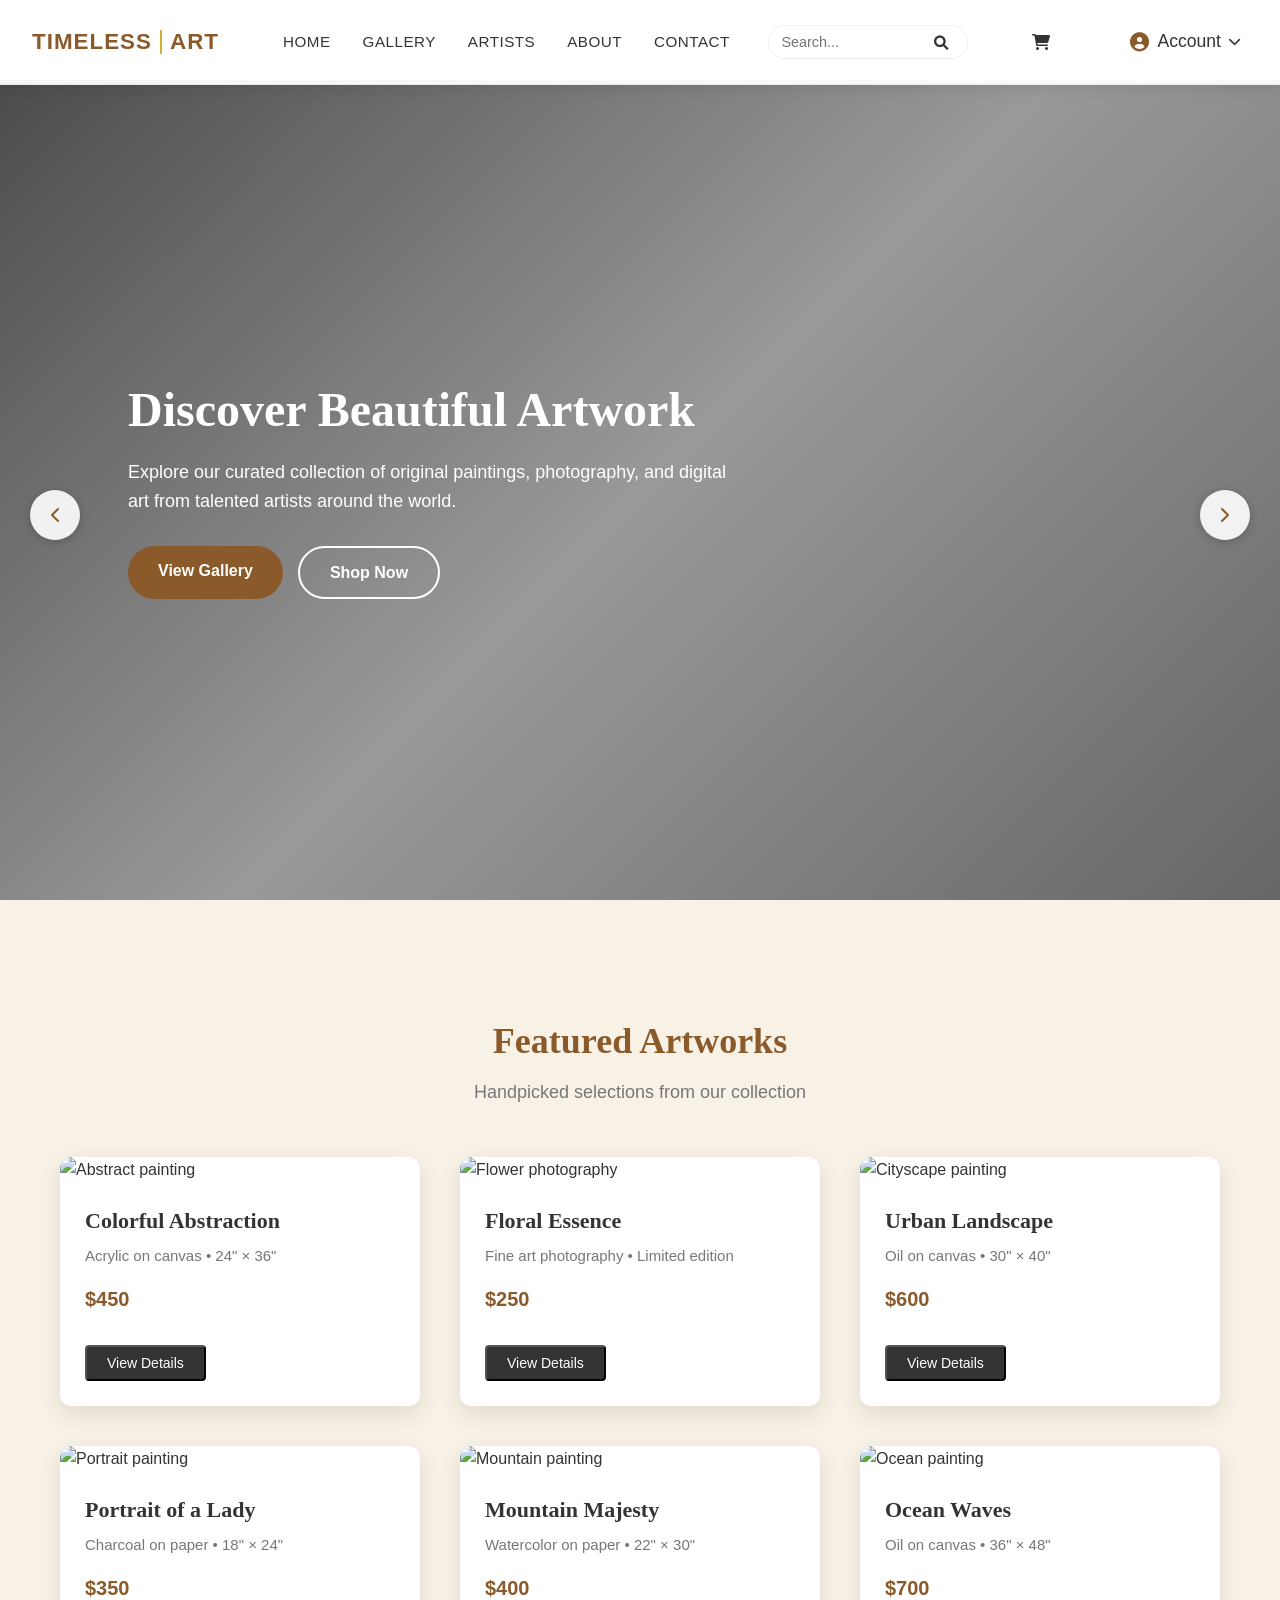
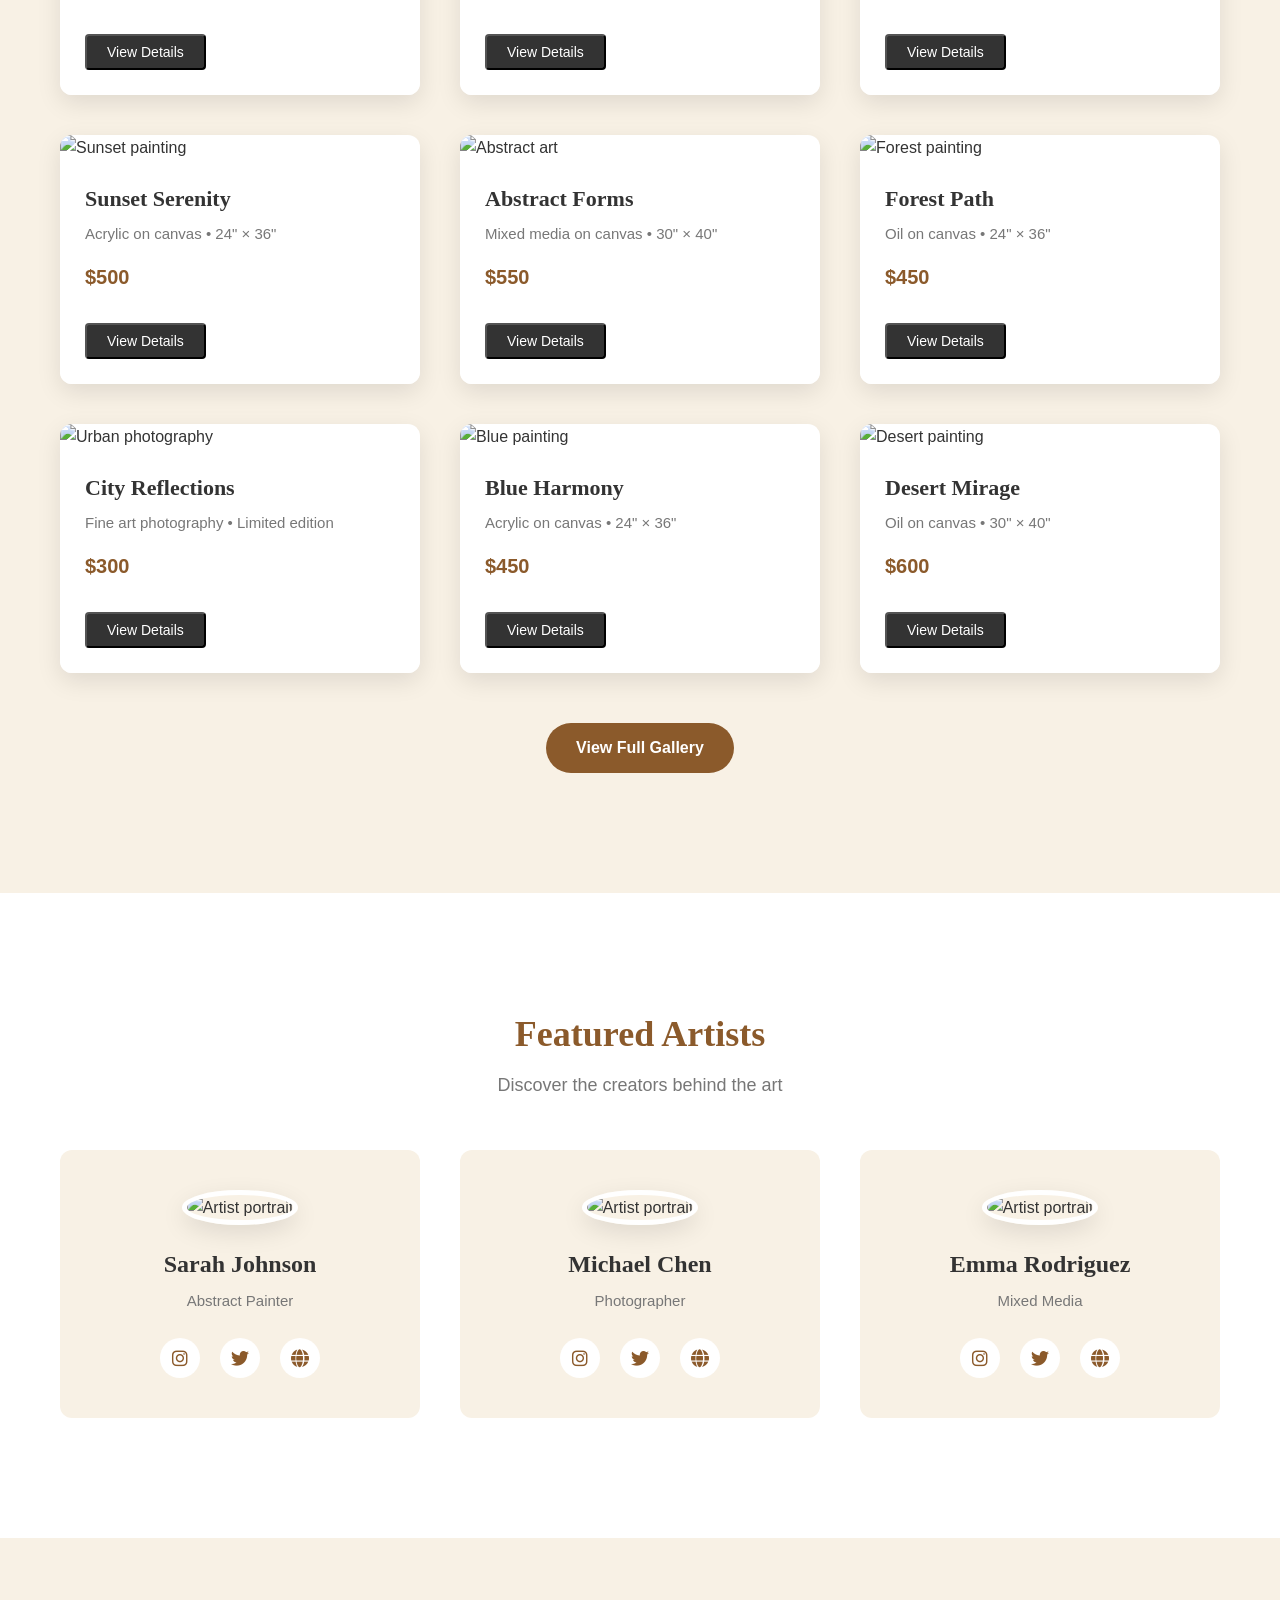
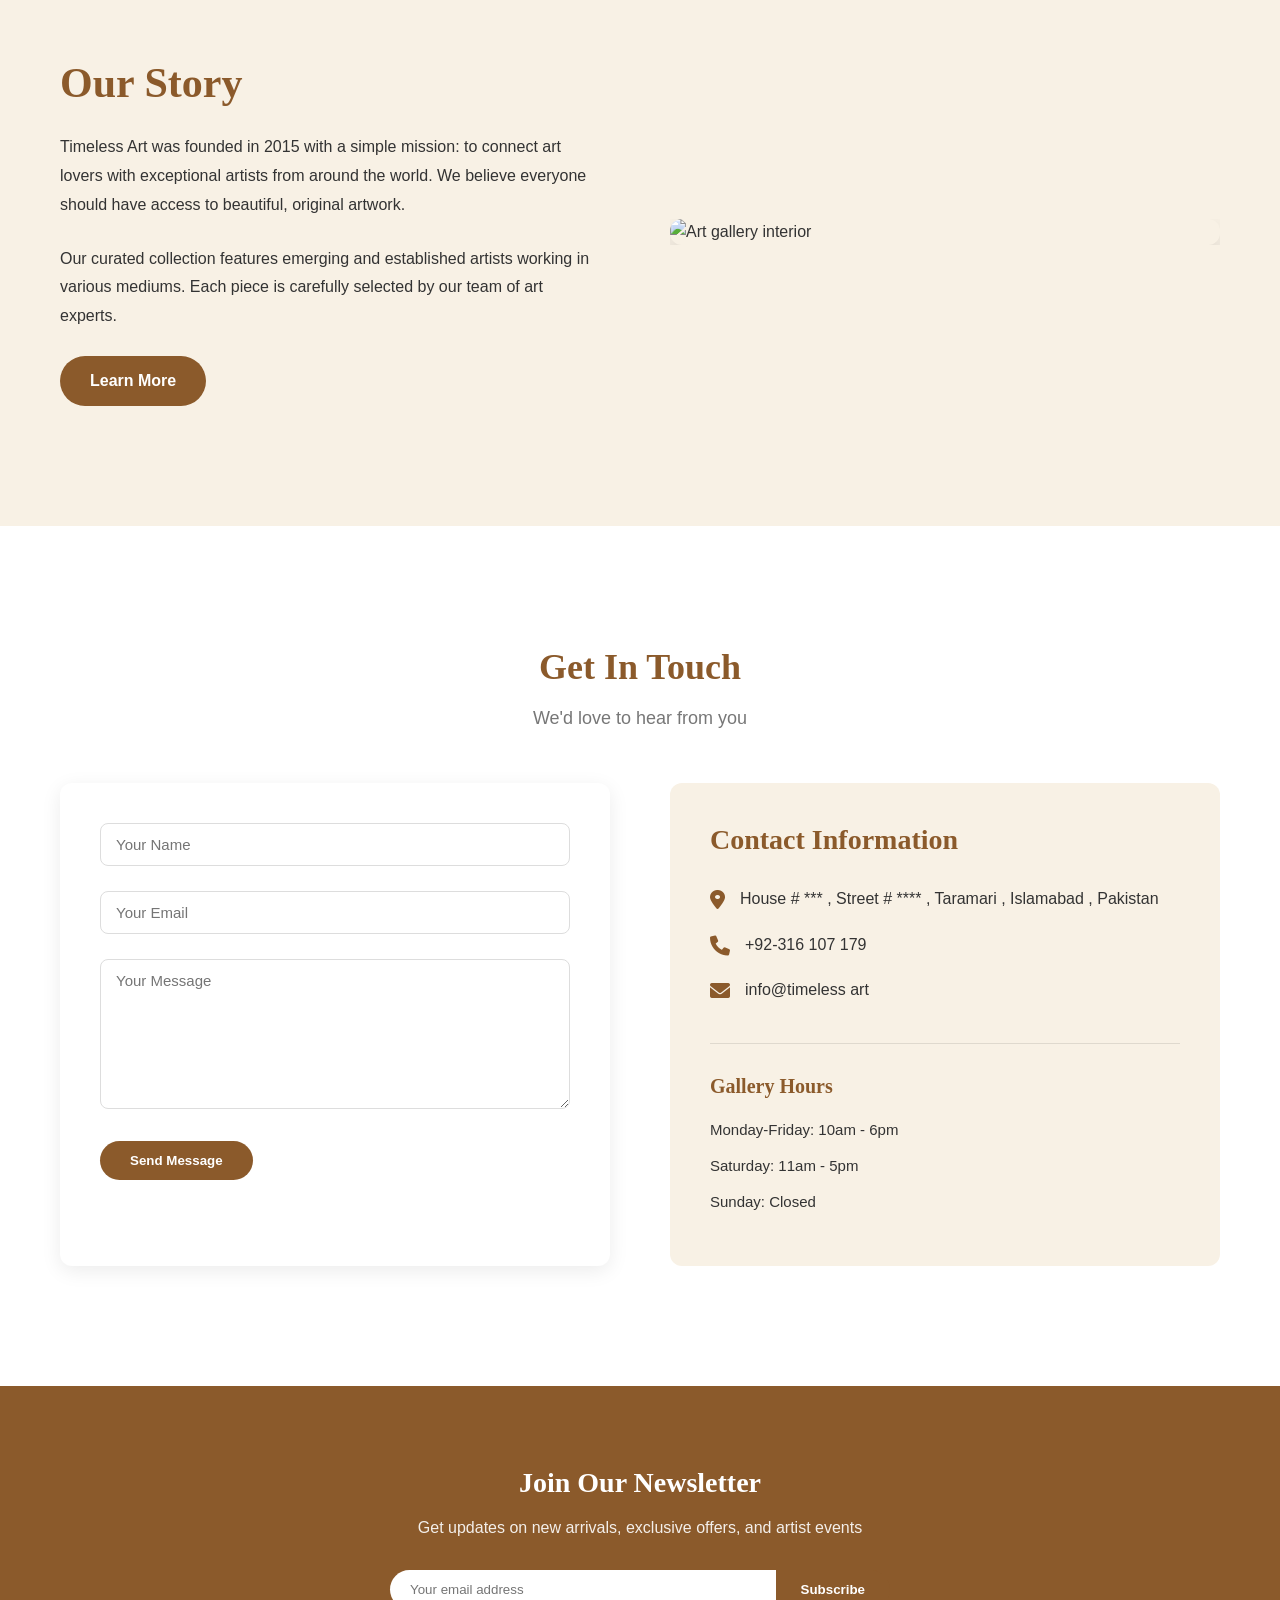
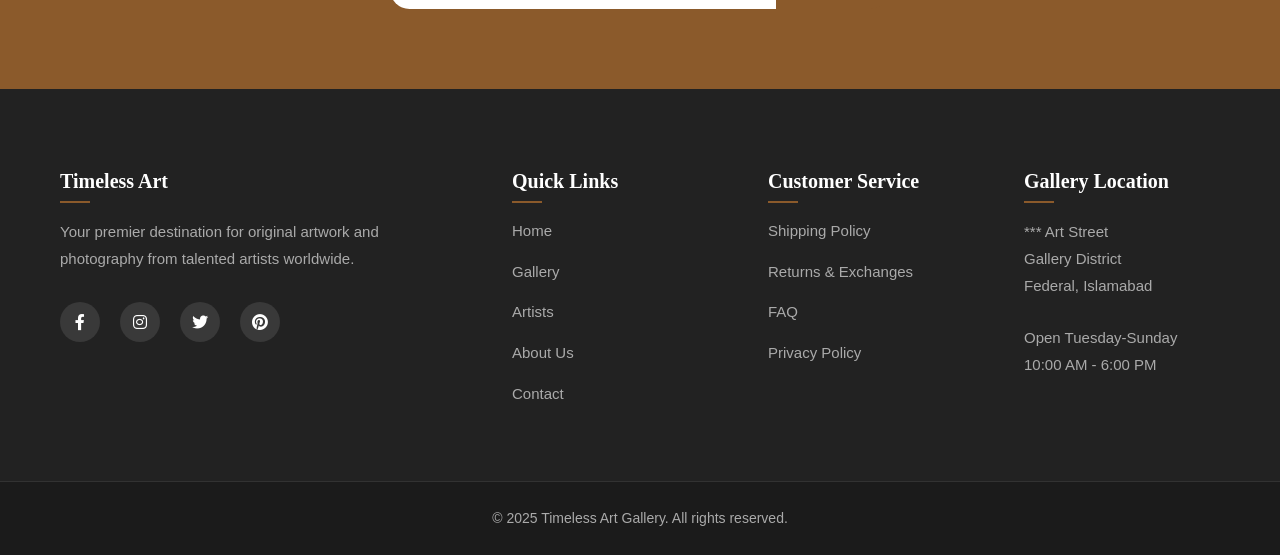
==== commit 5f3fcb1a: "Add navigation arrows and auto-slide functionality to hero slideshow" ====
--- a/index.html
+++ b/index.html
@@ -66,9 +66,8 @@
             </div>
         </div>
     </header>    <!-- Hero Section -->
-    <section class="hero" id="home">
-        <!-- Background Slideshow -->        <div class="hero-slideshow">
-            <div class="slide active" style="background-image: url('https://images.unsplash.com/photo-1547891654-e66ed7ebb968?ixlib=rb-4.0.3&auto=format&fit=crop&w=1920&q=80')"></div>
+    <section class="hero" id="home">        <!-- Background Slideshow -->        <div class="hero-slideshow">
+            <div class="slide" style="background-image: url('https://images.unsplash.com/photo-1547891654-e66ed7ebb968?ixlib=rb-4.0.3&auto=format&fit=crop&w=1920&q=80')"></div>
             <div class="slide" style="background-image: url('https://images.unsplash.com/photo-1506905925346-21bda4d32df4?ixlib=rb-4.0.3&auto=format&fit=crop&w=1920&q=80')"></div>
             <div class="slide" style="background-image: url('https://images.unsplash.com/photo-1561214115-f2f134cc4912?ixlib=rb-4.0.3&auto=format&fit=crop&w=1920&q=80')"></div>
             <div class="slide" style="background-image: url('https://images.unsplash.com/photo-1541961017774-22349e4a1262?ixlib=rb-4.0.3&auto=format&fit=crop&w=1920&q=80')"></div>
@@ -76,8 +75,19 @@
             <div class="slide" style="background-image: url('https://images.unsplash.com/photo-1536924940846-227afb31e2a5?ixlib=rb-4.0.3&auto=format&fit=crop&w=1920&q=80')"></div>
             <div class="slide" style="background-image: url('https://images.unsplash.com/photo-1578321272176-b7bbc0679853?ixlib=rb-4.0.3&auto=format&fit=crop&w=1920&q=80')"></div>
         </div>
-            <div class="slide" style="background-image: url('https://images.unsplash.com/photo-1536924940846-227afb31e2a5?ixlib=rb-4.0.3&auto=format&fit=crop&w=1920&q=80')"></div>
-            <div class="slide" style="background-image: url('https://images.unsplash.com/photo-1541961017774-22349e4a1262?ixlib=rb-4.0.3&auto=format&fit=crop&w=1920&q=80')"></div>
+        
+        <!-- Slideshow Navigation Arrows -->
+        <div class="slideshow-nav">
+            <button class="nav-arrow nav-arrow-left" id="prevSlide" aria-label="Previous slide">
+                <svg width="24" height="24" viewBox="0 0 24 24" fill="none" xmlns="http://www.w3.org/2000/svg">
+                    <path d="M15 18L9 12L15 6" stroke="currentColor" stroke-width="2" stroke-linecap="round" stroke-linejoin="round"/>
+                </svg>
+            </button>
+            <button class="nav-arrow nav-arrow-right" id="nextSlide" aria-label="Next slide">
+                <svg width="24" height="24" viewBox="0 0 24 24" fill="none" xmlns="http://www.w3.org/2000/svg">
+                    <path d="M9 18L15 12L9 6" stroke="currentColor" stroke-width="2" stroke-linecap="round" stroke-linejoin="round"/>
+                </svg>
+            </button>
         </div>
         
         <!-- Dark overlay for text readability -->
--- a/style.css
+++ b/style.css
@@ -351,6 +351,7 @@
     width: 100%;
     height: 100%;
     z-index: 1;
+    overflow: hidden;
 }
 
 .slide {
@@ -362,12 +363,76 @@
     background-size: cover;
     background-position: center;
     background-repeat: no-repeat;
-    opacity: 0;
-    transition: opacity 1.5s ease-in-out;
+    transform: translateX(100%);
+    transition: transform 0.6s ease-in-out;
 }
 
 .slide.active {
-    opacity: 1;
+    transform: translateX(0);
+}
+
+.slide.prev {
+    transform: translateX(-100%);
+}
+
+.slide.no-transition {
+    transition: none;
+}
+
+/* Slideshow Navigation Arrows */
+.slideshow-nav {
+    position: absolute;
+    top: 50%;
+    left: 0;
+    right: 0;
+    transform: translateY(-50%);
+    z-index: 4;
+    pointer-events: none;
+}
+
+.nav-arrow {
+    position: absolute;
+    top: 0;
+    width: 50px;
+    height: 50px;
+    background: rgba(255, 255, 255, 0.9);
+    border: none;
+    border-radius: 50%;
+    cursor: pointer;
+    display: flex;
+    align-items: center;
+    justify-content: center;
+    transition: all 0.3s ease;
+    pointer-events: auto;
+    box-shadow: 0 2px 10px rgba(0, 0, 0, 0.2);
+    backdrop-filter: blur(10px);
+}
+
+.nav-arrow:hover {
+    background: rgba(255, 255, 255, 1);
+    transform: scale(1.1);
+    box-shadow: 0 4px 20px rgba(0, 0, 0, 0.3);
+}
+
+.nav-arrow:active {
+    transform: scale(0.95);
+}
+
+.nav-arrow svg {
+    color: var(--primary-color);
+    transition: color 0.3s ease;
+}
+
+.nav-arrow:hover svg {
+    color: var(--primary-dark);
+}
+
+.nav-arrow-left {
+    left: 30px;
+}
+
+.nav-arrow-right {
+    right: 30px;
 }
 
 /* Dark overlay for text readability */
@@ -1626,7 +1691,7 @@
 .nav-links {
     display: flex;
     align-items: center;
-    gap: 1.8rem;
+    gap: 2rem;
     margin: 0;
     padding: 0;
     list-style: none;
@@ -1639,29 +1704,26 @@
 .nav-links a {
     color: var(--text-color);
     text-decoration: none;
-    font-size: 0.85rem;
+    font-size: 0.95rem;
     font-weight: 500;
-    text-transform: uppercase;
-    letter-spacing: 0.5px;
-    transition: all 0.3s ease;
     padding: 0.5rem 0;
     position: relative;
-}
-
-.nav-links a:hover {
-    color: var(--primary-color);
-}
-
-/* Simple underline effect */
+    transition: color 0.3s ease;
+}
+
 .nav-links a::after {
     content: '';
     position: absolute;
+    bottom: 0;
     left: 0;
-    bottom: 0;
     width: 0;
     height: 2px;
-    background: currentColor;
+    background: var(--primary-color);
     transition: width 0.3s ease;
+}
+
+.nav-links a:hover {
+    color: var(--primary-color);
 }
 
 .nav-links a:hover::after {
@@ -2223,11 +2285,6 @@
     background-color: #f5f5f5;
 }
 
-.auth-dropdown-menu i {
-    font-size: 14px;
-    width: 16px;
-}
-
 /* Navigation Styles */
 .main-nav {
     background: var(--white);
@@ -2611,7 +2668,8 @@
     outline: none;
     border-color: var(--primary-color);
     box-shadow: 0 0 0 2px rgba(139, 90, 43, 0.1);
-    width: 250px;
+    outline: none;
+    box-shadow: 0 0 0 2px var(--primary-color);
 }
 
 .nav-search .search-toggle {
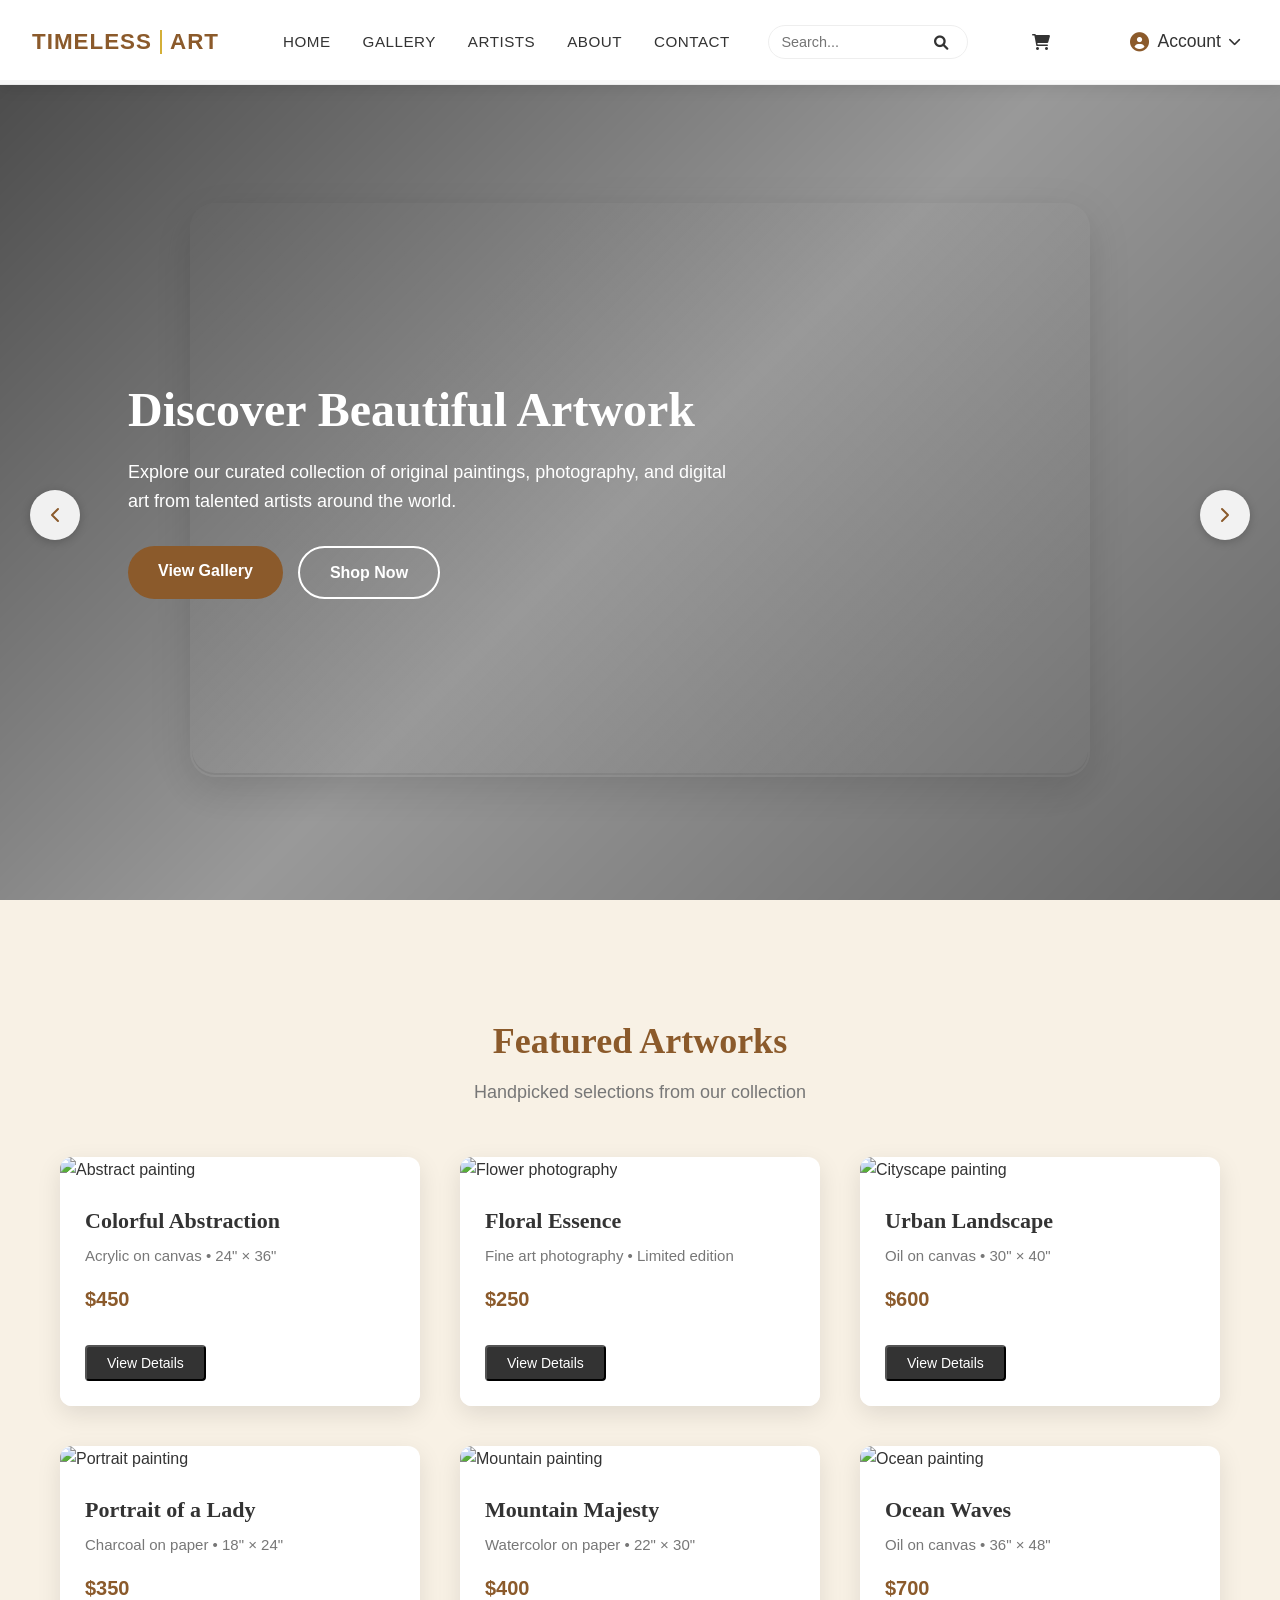
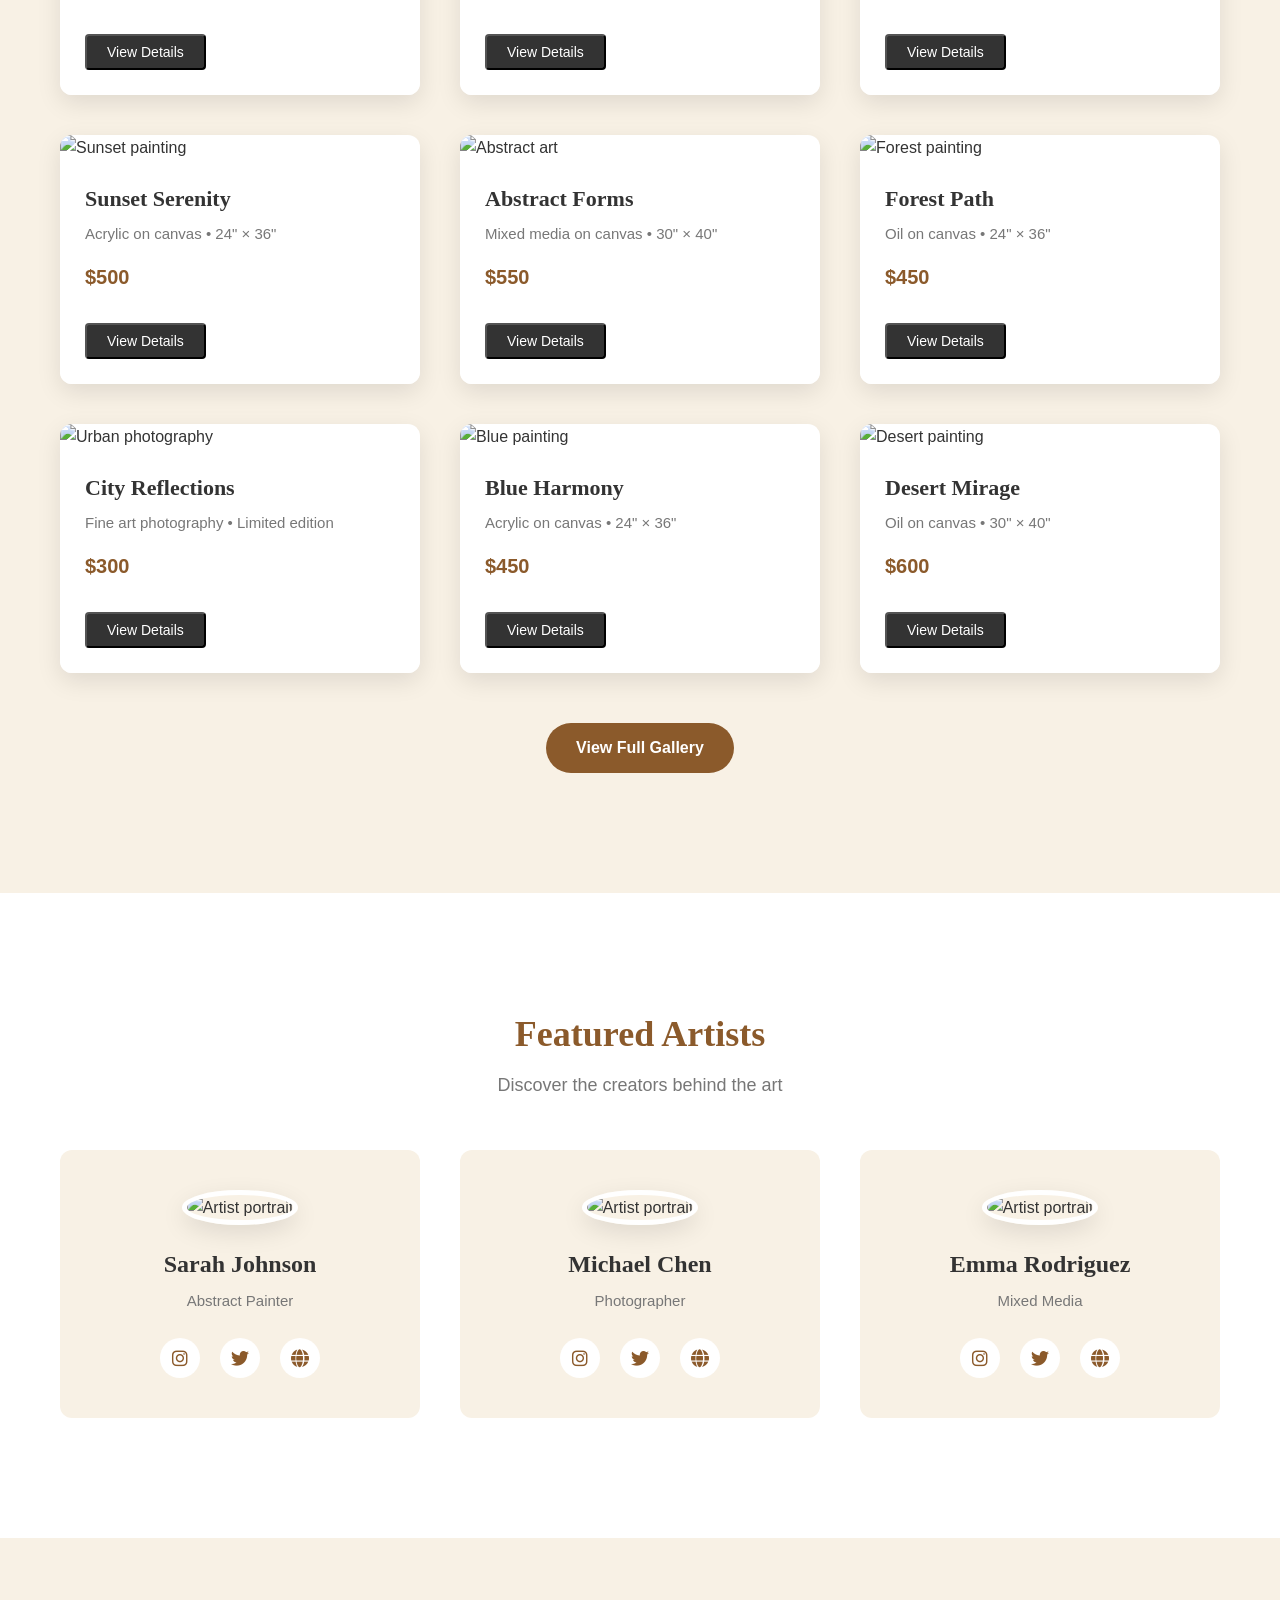
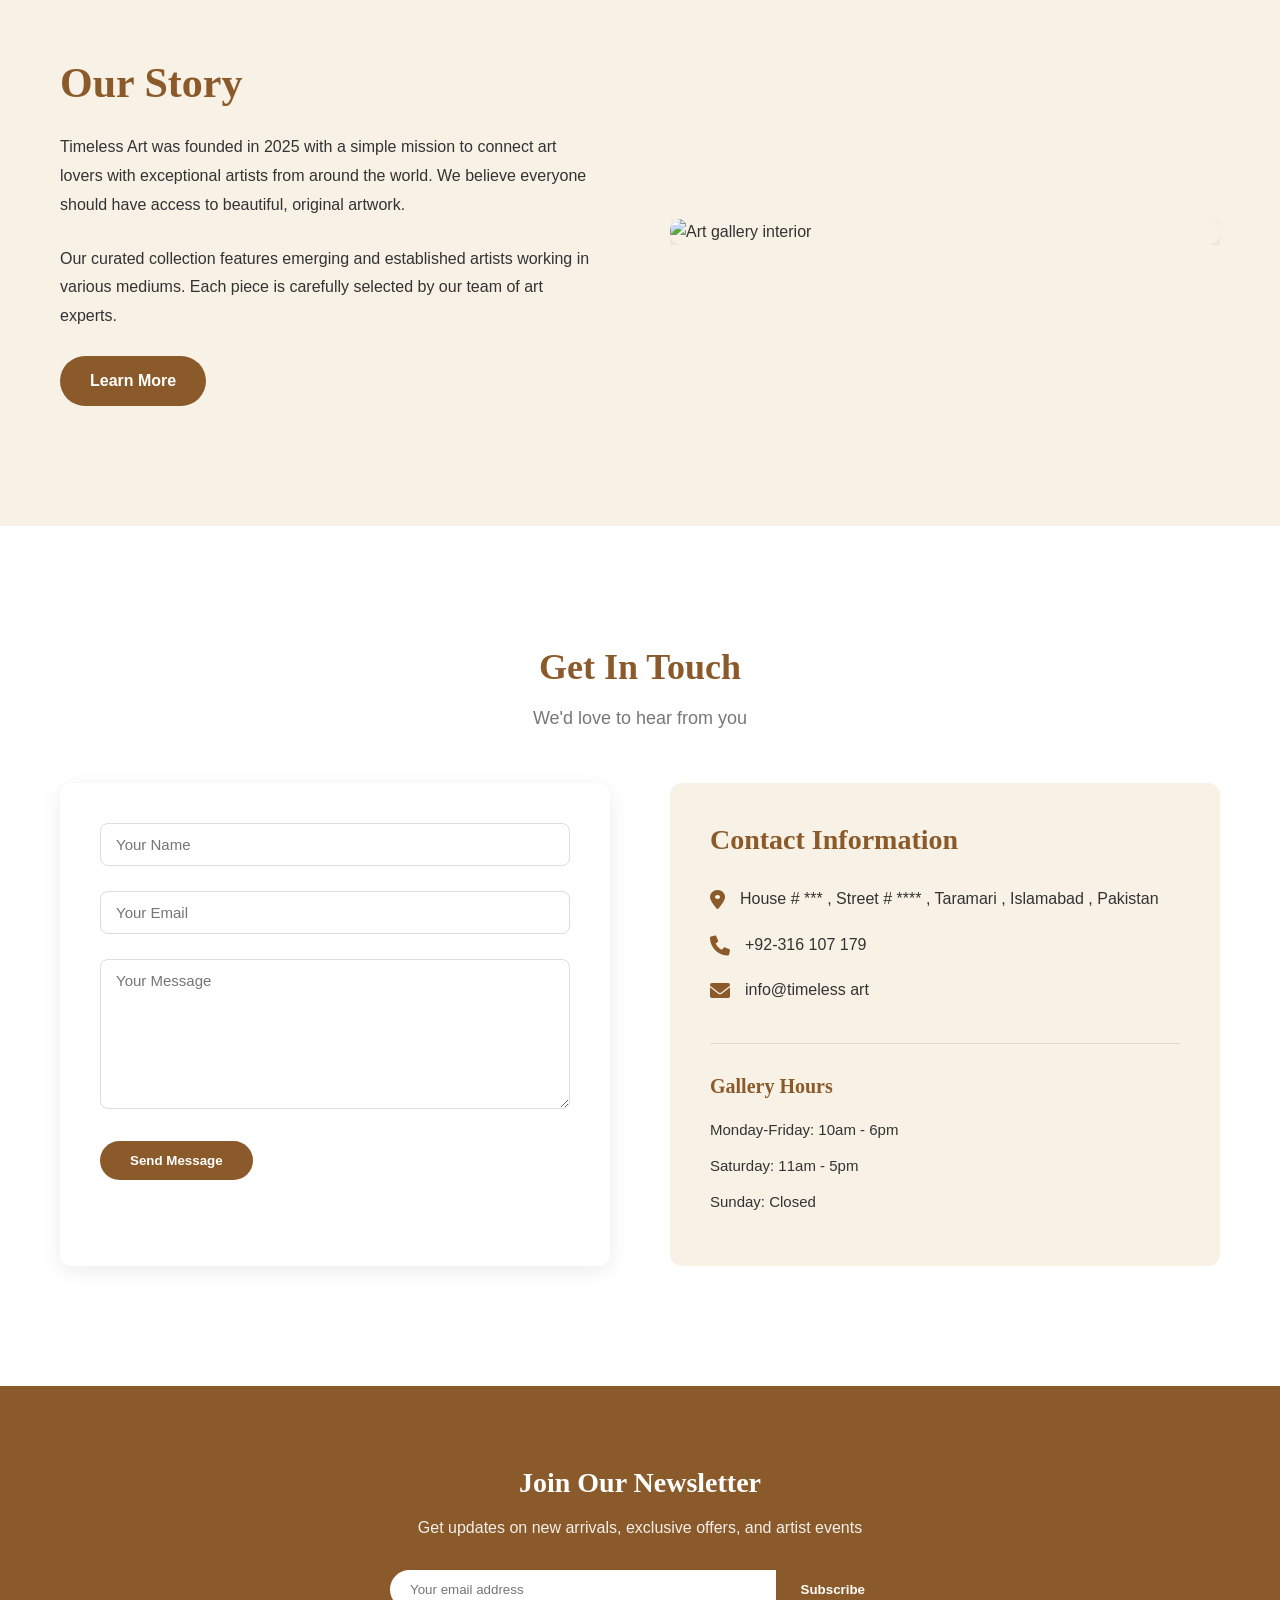
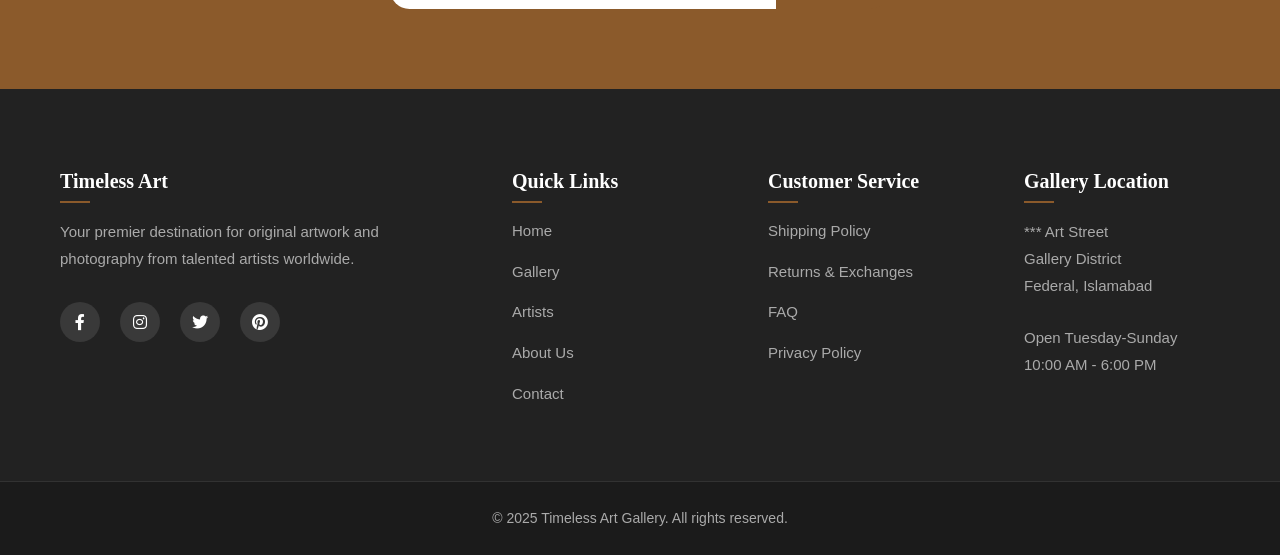
==== commit c85aedd6: "Add glassmorphic overlay with animation effects to enhance hero section aesthetics" ====
--- a/index.html
+++ b/index.html
@@ -89,9 +89,15 @@
                 </svg>
             </button>
         </div>
+          <!-- Dark overlay for text readability -->
+        <div class="hero-overlay"></div>
         
-        <!-- Dark overlay for text readability -->
-        <div class="hero-overlay"></div>
+        <!-- Glassmorphic overlay with animation -->
+        <div class="glassmorphic-overlay">
+            <div class="glass-panel">
+                <div class="shimmer-effect"></div>
+            </div>
+        </div>
         
         <div class="hero-content">
             <h1>Discover Beautiful Artwork</h1>
@@ -284,7 +290,7 @@
         <div class="about-content">
             <div class="about-text">
                 <h2>Our Story</h2>
-                <p>Timeless Art was founded in 2015 with a simple mission: to connect art lovers with exceptional
+                <p>Timeless Art was founded in 2025 with a simple mission to connect art lovers with exceptional
                     artists from around the world. We believe everyone should have access to beautiful, original
                     artwork.</p>
                 <p>Our curated collection features emerging and established artists working in various mediums. Each
--- a/style.css
+++ b/style.css
@@ -367,12 +367,20 @@
     transition: transform 0.6s ease-in-out;
 }
 
+.slide:first-child {
+    transform: translateX(0); /* First slide starts in position */
+}
+
 .slide.active {
     transform: translateX(0);
 }
 
 .slide.prev {
     transform: translateX(-100%);
+}
+
+.slide.next {
+    transform: translateX(100%);
 }
 
 .slide.no-transition {
@@ -451,10 +459,183 @@
     z-index: 2;
 }
 
+/* Glassmorphic overlay with animation */
+.glassmorphic-overlay {
+    position: absolute;
+    top: 50%;
+    left: 50%;
+    transform: translate(-50%, -50%);
+    width: 85%;
+    max-width: 900px;
+    height: 70%;
+    z-index: 2.5;
+    pointer-events: none;
+    opacity: 0.9;
+}
+
+.glass-panel {
+    position: relative;
+    width: 100%;
+    height: 100%;
+    background: linear-gradient(
+        135deg,
+        rgba(255, 255, 255, 0.25) 0%,
+        rgba(255, 255, 255, 0.1) 25%,
+        rgba(255, 255, 255, 0.05) 50%,
+        rgba(255, 255, 255, 0.1) 75%,
+        rgba(255, 255, 255, 0.25) 100%
+    );
+    backdrop-filter: blur(25px) saturate(2) brightness(1.1);
+    -webkit-backdrop-filter: blur(25px) saturate(2) brightness(1.1);
+    border-radius: 25px;
+    border: 2px solid rgba(255, 255, 255, 0.3);
+    box-shadow: 
+        0 12px 40px rgba(0, 0, 0, 0.15),
+        inset 0 2px 0 rgba(255, 255, 255, 0.4),
+        inset 0 -2px 0 rgba(0, 0, 0, 0.1),
+        0 0 60px rgba(255, 255, 255, 0.1);
+    overflow: hidden;
+    animation: glassPulse 5s ease-in-out infinite, glassFloat 10s ease-in-out infinite;
+}
+
+.glass-panel::before {
+    content: '';
+    position: absolute;
+    top: 0;
+    left: 0;
+    right: 0;
+    bottom: 0;
+    background: linear-gradient(
+        45deg,
+        transparent 0%,
+        rgba(255, 255, 255, 0.1) 20%,
+        transparent 40%,
+        rgba(255, 255, 255, 0.05) 60%,
+        transparent 80%,
+        rgba(255, 255, 255, 0.1) 100%
+    );
+    animation: gradientShift 8s ease-in-out infinite;
+    border-radius: 25px;
+}
+
+.shimmer-effect {
+    position: absolute;
+    top: -100%;
+    left: -100%;
+    width: 300%;
+    height: 300%;
+    background: linear-gradient(
+        45deg,
+        transparent 20%,
+        rgba(255, 255, 255, 0.2) 40%,
+        rgba(255, 255, 255, 0.4) 50%,
+        rgba(255, 255, 255, 0.2) 60%,
+        transparent 80%
+    );
+    animation: shimmer 6s ease-in-out infinite;
+    transform-origin: center;
+}
+
+/* Glassmorphic animation keyframes */
+@keyframes glassPulse {
+    0%, 100% {
+        backdrop-filter: blur(25px) saturate(2) brightness(1.1);
+        background: linear-gradient(
+            135deg,
+            rgba(255, 255, 255, 0.25) 0%,
+            rgba(255, 255, 255, 0.1) 25%,
+            rgba(255, 255, 255, 0.05) 50%,
+            rgba(255, 255, 255, 0.1) 75%,
+            rgba(255, 255, 255, 0.25) 100%
+        );
+        border-color: rgba(255, 255, 255, 0.3);
+        box-shadow: 
+            0 12px 40px rgba(0, 0, 0, 0.15),
+            inset 0 2px 0 rgba(255, 255, 255, 0.4),
+            inset 0 -2px 0 rgba(0, 0, 0, 0.1),
+            0 0 60px rgba(255, 255, 255, 0.1);
+    }
+    50% {
+        backdrop-filter: blur(30px) saturate(2.5) brightness(1.2);
+        background: linear-gradient(
+            135deg,
+            rgba(255, 255, 255, 0.35) 0%,
+            rgba(255, 255, 255, 0.15) 25%,
+            rgba(255, 255, 255, 0.08) 50%,
+            rgba(255, 255, 255, 0.15) 75%,
+            rgba(255, 255, 255, 0.35) 100%
+        );
+        border-color: rgba(255, 255, 255, 0.5);
+        box-shadow: 
+            0 16px 50px rgba(0, 0, 0, 0.2),
+            inset 0 3px 0 rgba(255, 255, 255, 0.6),
+            inset 0 -3px 0 rgba(0, 0, 0, 0.15),
+            0 0 80px rgba(255, 255, 255, 0.2);
+    }
+}
+
+@keyframes glassFloat {
+    0%, 100% {
+        transform: translateY(0px) scale(1);
+    }
+    33% {
+        transform: translateY(-8px) scale(1.02);
+    }
+    66% {
+        transform: translateY(5px) scale(0.98);
+    }
+}
+
+@keyframes shimmer {
+    0% {
+        transform: translate(-150%, -150%) rotate(45deg);
+        opacity: 0;
+    }
+    10% {
+        opacity: 1;
+    }
+    50% {
+        transform: translate(0%, 0%) rotate(45deg);
+        opacity: 0.8;
+    }
+    90% {
+        opacity: 1;
+    }
+    100% {
+        transform: translate(150%, 150%) rotate(45deg);
+        opacity: 0;
+    }
+}
+
+@keyframes gradientShift {
+    0%, 100% {
+        background: linear-gradient(
+            45deg,
+            transparent 0%,
+            rgba(255, 255, 255, 0.1) 20%,
+            transparent 40%,
+            rgba(255, 255, 255, 0.05) 60%,
+            transparent 80%,
+            rgba(255, 255, 255, 0.1) 100%
+        );
+    }
+    50% {
+        background: linear-gradient(
+            225deg,
+            transparent 0%,
+            rgba(255, 255, 255, 0.15) 20%,
+            transparent 40%,
+            rgba(255, 255, 255, 0.08) 60%,
+            transparent 80%,
+            rgba(255, 255, 255, 0.15) 100%
+        );
+    }
+}
+
 .hero-content {
     max-width: 600px;
     position: relative;
-    z-index: 3;
+    z-index: 4;
 }
 
 .hero h1 {
@@ -1106,6 +1287,7 @@
         grid-template-columns: 1fr;
     }
 }
+
 /* Shop Modal Styles */
 .shop-modal {
     display: none;
@@ -3114,34 +3296,48 @@
     margin-bottom: 20px;
 }
 
-@media (max-width: 992px) {
-    .cart-content {
-        grid-template-columns: 1fr;
-    }
-    
-    .cart-items-container {
-        border-right: none;
-        padding-right: 0;
-        border-bottom: 1px solid #eee;
-        padding-bottom: 30px;
-    }
-    
-    .cart-summary {
-        position: static;
-    }
-}
-
+/* Responsive styles for glassmorphic overlay */
 @media (max-width: 768px) {
-    .cart-item {
-        flex-direction: column;
-        text-align: center;
-    }
-    
-    .cart-item-quantity {
-        justify-content: center;
-    }
-    
-    .cart-item-remove {
-        margin-top: 10px;
+    .glassmorphic-overlay {
+        width: 90%;
+        height: 60%;
+    }
+    
+    .glass-panel {
+        border-radius: 20px;
+        backdrop-filter: blur(20px) saturate(1.8);
+        border: 1.5px solid rgba(255, 255, 255, 0.3);
+    }
+    
+    @keyframes glassPulse {
+        0%, 100% {
+            backdrop-filter: blur(20px) saturate(1.8);
+        }
+        50% {
+            backdrop-filter: blur(25px) saturate(2.2);
+        }
+    }
+}
+
+@media (max-width: 576px) {
+    .glassmorphic-overlay {
+        width: 95%;
+        height: 55%;
+        opacity: 0.85;
+    }
+    
+    .glass-panel {
+        border-radius: 15px;
+        backdrop-filter: blur(18px) saturate(1.6);
+        border: 1px solid rgba(255, 255, 255, 0.25);
+    }
+    
+    @keyframes glassPulse {
+        0%, 100% {
+            backdrop-filter: blur(18px) saturate(1.6);
+        }
+        50% {
+            backdrop-filter: blur(22px) saturate(2);
+        }
     }
 }
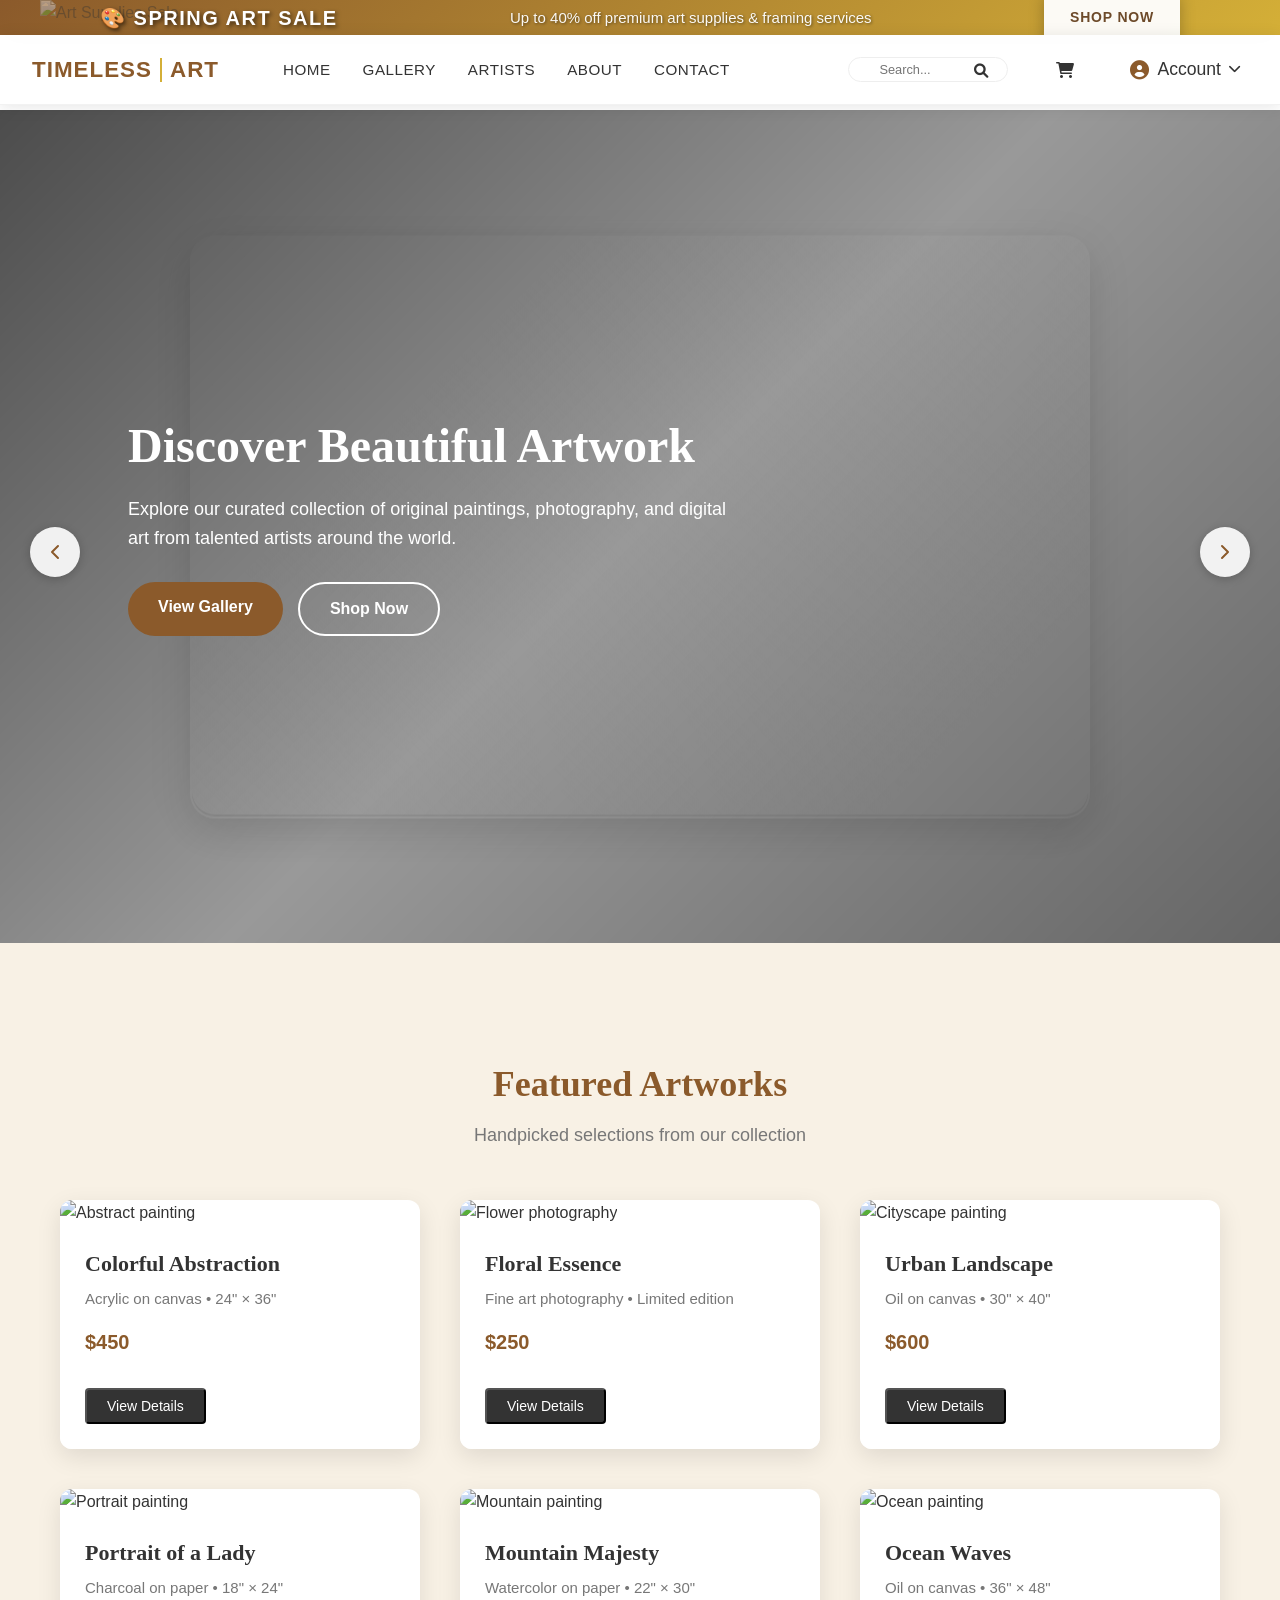
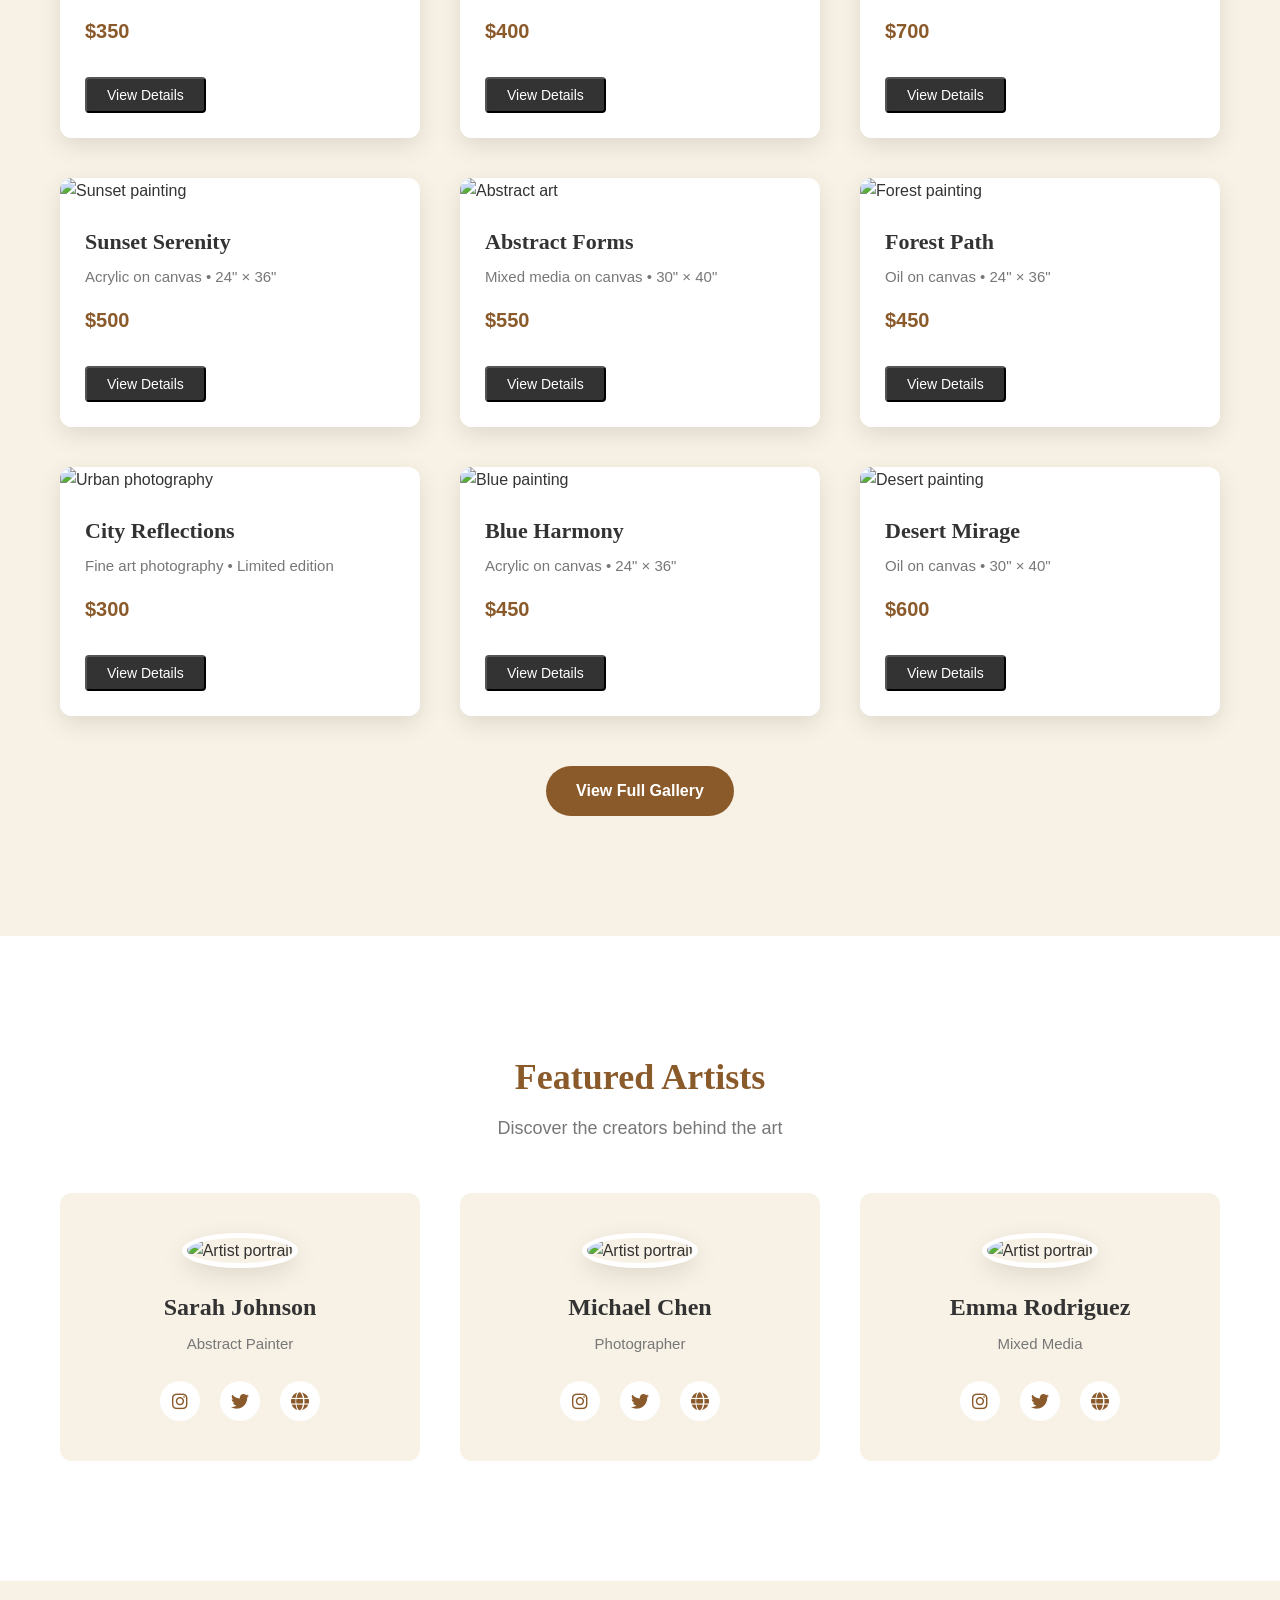
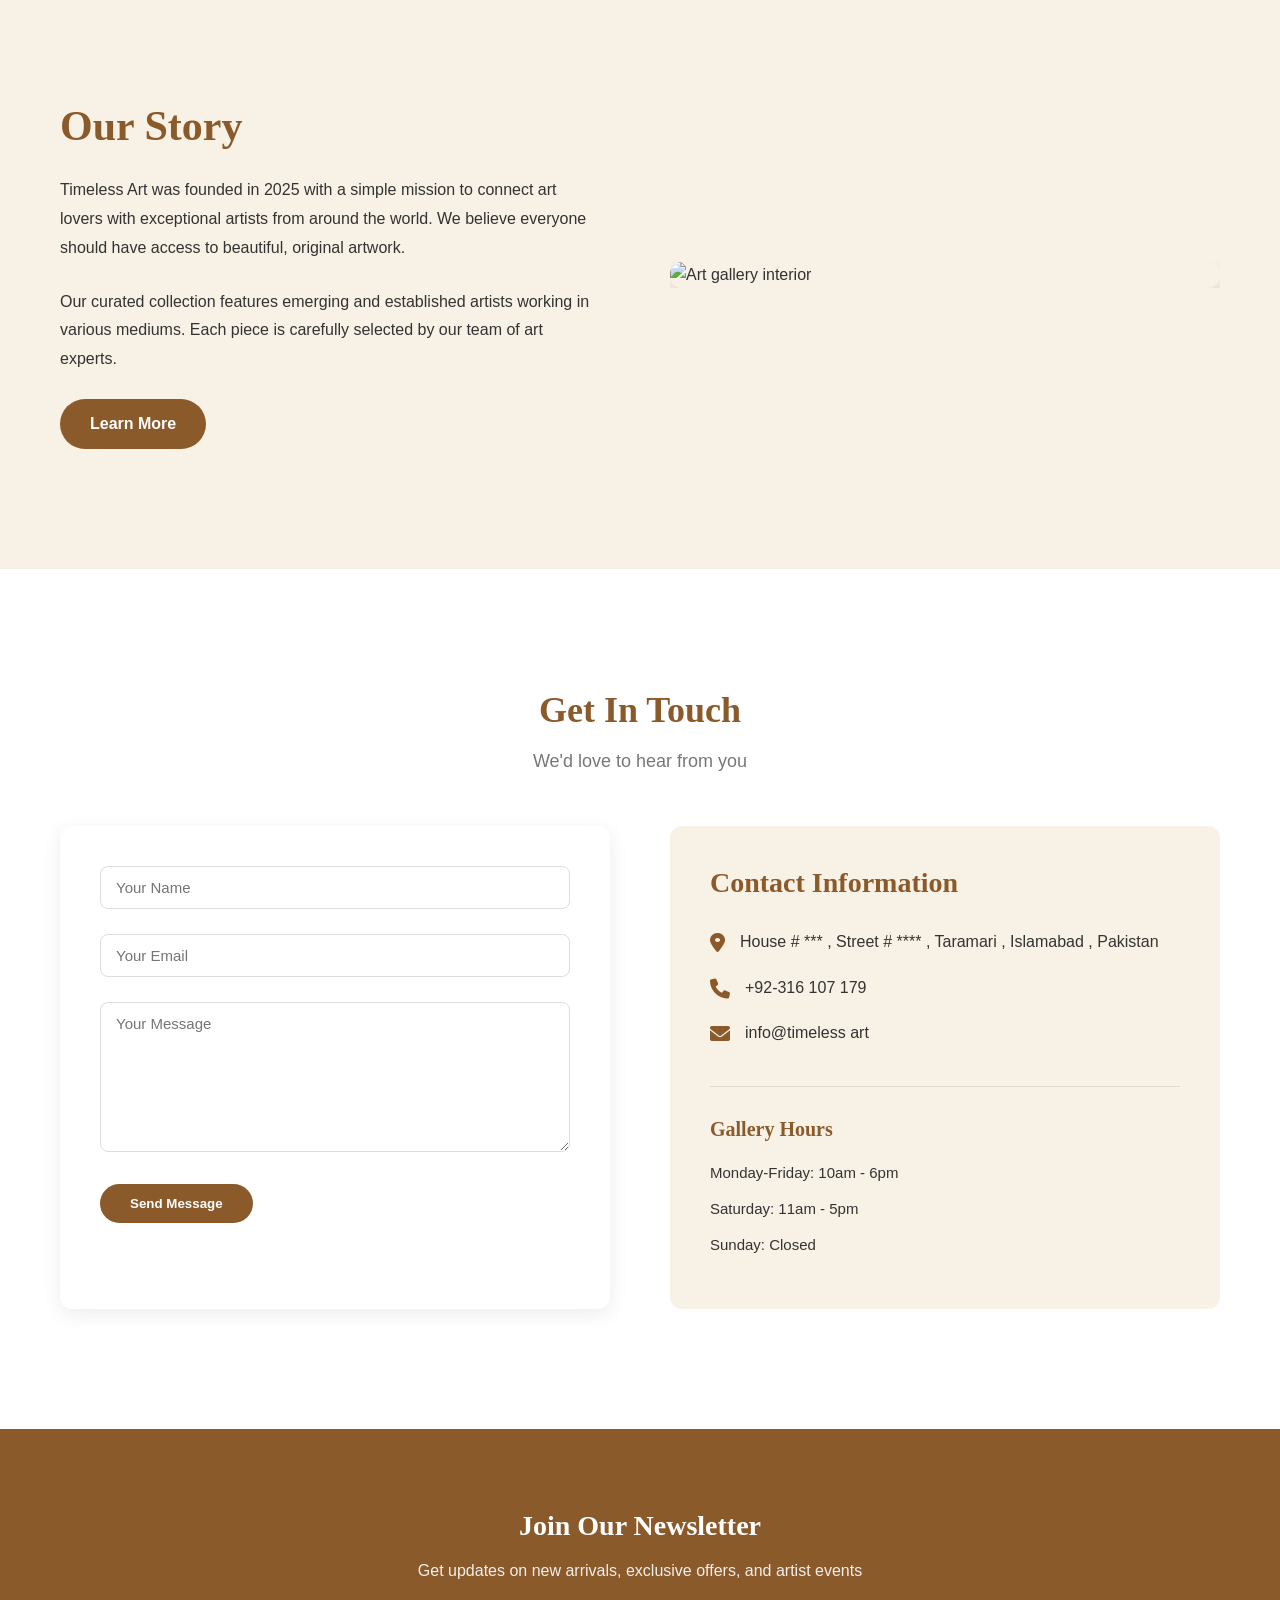
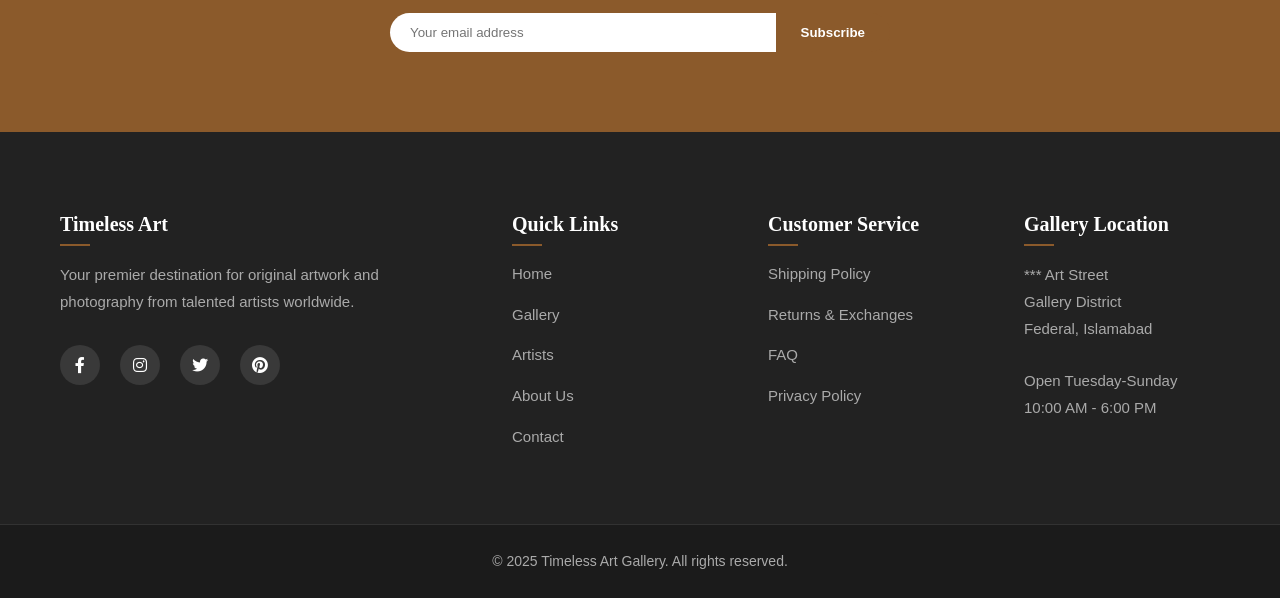
==== commit a7ccaaeb: "Add top ad banner with promotional content and adjust navigation for compact layout" ====
--- a/index.html
+++ b/index.html
@@ -10,6 +10,21 @@
 </head>
 
 <body>
+    <!-- Top Ad Banner -->
+    <div class="ad-banner ad-banner-top">
+        <div class="ad-content">
+            <div class="ad-banner-wrapper">
+                <img src="https://images.unsplash.com/photo-1460661419201-fd4cecdf8a8b?ixlib=rb-4.0.3&auto=format&fit=crop&w=1600&h=120&q=80"
+                    alt="Art Supplies Sale" class="ad-image">
+                <div class="ad-text">
+                    <span class="ad-title">🎨 SPRING ART SALE</span>
+                    <span class="ad-subtitle">Up to 40% off premium art supplies & framing services</span>
+                    <span class="ad-cta">Shop Now</span>
+                </div>
+            </div>
+        </div>
+    </div>
+
     <header class="main-header">
         <nav class="main-nav">
             <div class="nav-wrapper">
@@ -20,7 +35,7 @@
                         <span class="logo-subtext">ART</span>
                     </a>
                 </div>
-                
+
                 <ul class="nav-links">
                     <li><a href="index.html">Home</a></li>
                     <li><a href="#gallery">Gallery</a></li>
@@ -63,42 +78,60 @@
             <div class="search-container">
                 <input type="text" placeholder="Search for art...">
                 <button><i class="fas fa-search"></i></button>
-            </div>
-        </div>
-    </header>    <!-- Hero Section -->
-    <section class="hero" id="home">        <!-- Background Slideshow -->        <div class="hero-slideshow">
-            <div class="slide" style="background-image: url('https://images.unsplash.com/photo-1547891654-e66ed7ebb968?ixlib=rb-4.0.3&auto=format&fit=crop&w=1920&q=80')"></div>
-            <div class="slide" style="background-image: url('https://images.unsplash.com/photo-1506905925346-21bda4d32df4?ixlib=rb-4.0.3&auto=format&fit=crop&w=1920&q=80')"></div>
-            <div class="slide" style="background-image: url('https://images.unsplash.com/photo-1561214115-f2f134cc4912?ixlib=rb-4.0.3&auto=format&fit=crop&w=1920&q=80')"></div>
-            <div class="slide" style="background-image: url('https://images.unsplash.com/photo-1541961017774-22349e4a1262?ixlib=rb-4.0.3&auto=format&fit=crop&w=1920&q=80')"></div>
-            <div class="slide" style="background-image: url('https://images.unsplash.com/photo-1513475382585-d06e58bcb0e0?ixlib=rb-4.0.3&auto=format&fit=crop&w=1920&q=80')"></div>
-            <div class="slide" style="background-image: url('https://images.unsplash.com/photo-1536924940846-227afb31e2a5?ixlib=rb-4.0.3&auto=format&fit=crop&w=1920&q=80')"></div>
-            <div class="slide" style="background-image: url('https://images.unsplash.com/photo-1578321272176-b7bbc0679853?ixlib=rb-4.0.3&auto=format&fit=crop&w=1920&q=80')"></div>
-        </div>
-        
+            </div>        </div>    </header>
+    
+    <!-- Hero Section -->
+    <section class="hero" id="home">
+        <!-- Background Slideshow -->
+        <div class="hero-slideshow">
+            <div class="slide"
+                style="background-image: url('https://images.unsplash.com/photo-1547891654-e66ed7ebb968?ixlib=rb-4.0.3&auto=format&fit=crop&w=1920&q=80')">
+            </div>
+            <div class="slide"
+                style="background-image: url('https://images.unsplash.com/photo-1506905925346-21bda4d32df4?ixlib=rb-4.0.3&auto=format&fit=crop&w=1920&q=80')">
+            </div>
+            <div class="slide"
+                style="background-image: url('https://images.unsplash.com/photo-1561214115-f2f134cc4912?ixlib=rb-4.0.3&auto=format&fit=crop&w=1920&q=80')">
+            </div>
+            <div class="slide"
+                style="background-image: url('https://images.unsplash.com/photo-1541961017774-22349e4a1262?ixlib=rb-4.0.3&auto=format&fit=crop&w=1920&q=80')">
+            </div>
+            <div class="slide"
+                style="background-image: url('https://images.unsplash.com/photo-1513475382585-d06e58bcb0e0?ixlib=rb-4.0.3&auto=format&fit=crop&w=1920&q=80')">
+            </div>
+            <div class="slide"
+                style="background-image: url('https://images.unsplash.com/photo-1536924940846-227afb31e2a5?ixlib=rb-4.0.3&auto=format&fit=crop&w=1920&q=80')">
+            </div>
+            <div class="slide"
+                style="background-image: url('https://images.unsplash.com/photo-1578321272176-b7bbc0679853?ixlib=rb-4.0.3&auto=format&fit=crop&w=1920&q=80')">
+            </div>
+        </div>
+
         <!-- Slideshow Navigation Arrows -->
         <div class="slideshow-nav">
             <button class="nav-arrow nav-arrow-left" id="prevSlide" aria-label="Previous slide">
                 <svg width="24" height="24" viewBox="0 0 24 24" fill="none" xmlns="http://www.w3.org/2000/svg">
-                    <path d="M15 18L9 12L15 6" stroke="currentColor" stroke-width="2" stroke-linecap="round" stroke-linejoin="round"/>
+                    <path d="M15 18L9 12L15 6" stroke="currentColor" stroke-width="2" stroke-linecap="round"
+                        stroke-linejoin="round" />
                 </svg>
             </button>
             <button class="nav-arrow nav-arrow-right" id="nextSlide" aria-label="Next slide">
                 <svg width="24" height="24" viewBox="0 0 24 24" fill="none" xmlns="http://www.w3.org/2000/svg">
-                    <path d="M9 18L15 12L9 6" stroke="currentColor" stroke-width="2" stroke-linecap="round" stroke-linejoin="round"/>
+                    <path d="M9 18L15 12L9 6" stroke="currentColor" stroke-width="2" stroke-linecap="round"
+                        stroke-linejoin="round" />
                 </svg>
             </button>
         </div>
-          <!-- Dark overlay for text readability -->
+        <!-- Dark overlay for text readability -->
         <div class="hero-overlay"></div>
-        
+
         <!-- Glassmorphic overlay with animation -->
         <div class="glassmorphic-overlay">
             <div class="glass-panel">
                 <div class="shimmer-effect"></div>
             </div>
         </div>
-        
+
         <div class="hero-content">
             <h1>Discover Beautiful Artwork</h1>
             <p>Explore our curated collection of original paintings, photography, and digital art from talented artists
@@ -106,9 +139,9 @@
             <div class="hero-buttons">
                 <a href="#gallery" class="btn">View Gallery</a>
                 <a href="#" id="shopNowButton" class="btn btn-outline">Shop Now</a>
-            </div>
-        </div>
-    </section>
+            </div>        </div>
+    </section>
+
 
     <!-- Featured Gallery -->
     <section class="gallery-section" id="gallery">
--- a/style.css
+++ b/style.css
@@ -127,13 +127,13 @@
     display: flex;
     justify-content: space-between;
     align-items: center;
-    padding: 20px 50px;
+    padding: 0px 30px; /* Removed top/bottom padding completely for ultra-compact icons */
     background-color: rgba(255, 255, 255, 0.95);
     position: fixed;
     width: 100%;
-    top: 0;
+    top: 35px; /* Updated for smaller top ad banner */
     z-index: 1000;
-    box-shadow: 0 2px 15px rgba(0, 0, 0, 0.1);
+    box-shadow: 0 1px 8px rgba(0, 0, 0, 0.08);
     transition: var(--transition);
 }
 
@@ -142,7 +142,7 @@
     align-items: center;
     justify-content: space-between;
     width: 100%;
-    padding: 0 20px;
+    padding: 0 5px; /* Further reduced from 10px for ultra-tight nav spacing */
 }
 
 .logo-container {
@@ -157,7 +157,7 @@
     transform: none;
     transform-origin: center;
     cursor: pointer;
-    padding: 0.5rem 0;
+    padding: 0; /* Removed all padding for ultra-compact logo placement */
     text-decoration: none;
     transition: none;
 }
@@ -167,7 +167,7 @@
 }
 
 .logo-text, .logo-subtext {
-    font-size: 1.3rem;
+    font-size: 1.1rem; /* Reduced from 1.3rem for more compact nav */
     font-weight: 500;
     color: var(--primary-color);
 }
@@ -197,13 +197,12 @@
 
 .nav-links a {
     color: var(--text-color);
-    text-decoration: none;
-    font-size: 0.85rem;
+    text-decoration: none;    font-size: 0.8rem; /* Reduced from 0.85rem for more compact nav */
     font-weight: 500;
     text-transform: uppercase;
     letter-spacing: 0.5px;
     transition: color 0.3s;
-    padding: 0.5rem 0;
+    padding: 0; /* Removed all padding for ultra-compact nav links */
     position: relative;
 }
 
@@ -225,7 +224,7 @@
 .nav-links .btn-nav {
     background-color: var(--primary-color);
     color: var(--white);
-    padding: 8px 20px;
+    padding: 2px 12px; /* Further reduced from 4px 14px for ultra-compact buttons */
     border-radius: 25px;
     transition: all 0.3s;
 }
@@ -295,18 +294,18 @@
 }
 
 .nav-search-input {
-    padding: 8px 15px 8px 35px;
+    padding: 4px 12px 4px 30px; /* Further reduced padding for ultra-compact search */
     border: 1px solid #eee;
     border-radius: 25px;
-    width: 200px;
-    font-size: 0.9rem;
+    width: 160px; /* Further reduced width for ultra-compact nav */
+    font-size: 0.8rem; /* Reduced font size */
     transition: all 0.3s ease;
 }
 
 .nav-search-input:focus {
     outline: none;
     border-color: var(--primary-color);
-    width: 250px;
+    width: 200px; /* Further reduced from 220px for ultra-compact nav */
     box-shadow: 0 0 0 2px rgba(139, 90, 43, 0.1);
 }
 
@@ -333,12 +332,12 @@
 
 /* Hero Section */
 .hero {
-    height: calc(100vh - 80px);
+    height: calc(100vh - 67px); /* Updated for only top ad banner and nav: 35px + 32px */
     display: flex;
     align-items: center;
     padding: 0 10%;
     color: var(--white);
-    margin-top: 80px;
+    margin-top: 110px; /* Updated for total compact header height */
     position: relative;
     overflow: hidden;
 }
@@ -1180,14 +1179,12 @@
 @media (max-width: 768px) {
     nav {
         padding: 15px 20px;
-    }
-    
-    .nav-links {
+    }      .nav-links {
         position: fixed;
-        top: 80px;
+        top: 110px; /* Updated for ultra-compact nav */
         left: -100%;
         width: 100%;
-        height: calc(100vh - 80px);
+        height: calc(100vh - 67px); /* Updated for ultra-compact nav */
         background: var(--white);
         flex-direction: column;
         align-items: center;
@@ -1559,7 +1556,7 @@
 /* Auth Section Styles */
 .auth-section {
     padding: 100px 0;
-    min-height: calc(100vh - 80px);
+    min-height: calc(100vh - 67px); /* Updated for ultra-compact nav */
     display: flex;
     align-items: center;
     background-color: var(--secondary-color);
@@ -1630,7 +1627,7 @@
 /* Profile Section */
 .profile-section {
     padding: 80px 0;
-    min-height: calc(100vh - 80px);
+    min-height: calc(100vh - 67px); /* Updated for ultra-compact nav */
 }
 
 .profile-container {
@@ -2243,22 +2240,6 @@
 
     .mobile-menu {
         display: block;
-    }
-
-    .mobile-menu.active .line:nth-child(1) {
-        transform: rotate(45deg) translate(5px, 5px);
-    }
-
-    .mobile-menu.active .line:nth-child(2) {
-        opacity: 0;
-    }
-
-    .mobile-menu.active .line:nth-child(3) {
-        transform: rotate(-45deg) translate(5px, -5px);
-    }
-
-    .header-contact span:not(:first-child) {
-        display: none;
     }
 }
 
@@ -2709,635 +2690,269 @@
 
     .nav-links.active {
         display: flex;
-    }
-
-    .mobile-menu {
+    }    .mobile-menu {
         display: block;
     }
 }
 
-@media (max-width: 768px) {
-    .nav-wrapper {
-        padding: 0 1rem;
+@media (max-width: 768px) {    .header-top {
+        padding: 6px 1rem;
+    }
+
+    .main-nav {
+        padding: 0.2rem 1rem; /* Further reduced for ultra-compact mobile nav */
     }
 
     .logo-text, .logo-subtext {
-        font-size: 1.2rem;
-    }
-
-    .auth-toggle span {
-        display: none;
-    }
-
-    .auth-toggle {
-        padding: 0.5rem;
-    }
-}
-
-/* Auth Dropdown Menu Styles */
-.auth-dropdown {
+        font-size: 1.0rem; /* Reduced to maintain compact nav on mobile */
+    }
+}
+
+/* Ad Banners */
+.ad-banner {
+    width: 100%;
     position: relative;
-}
-
-.auth-menu {
-    position: absolute;
-    top: 100%;
-    right: 0;
-    background: var(--white);
-    min-width: 200px;
-    border-radius: 8px;
-    box-shadow: 0 5px 20px rgba(0, 0, 0, 0.1);
-    opacity: 0;
-    visibility: hidden;
-    transform: translateY(10px);
-    transition: all 0.3s ease;
-    z-index: 1000;
-    margin-top: 5px;
-}
-
-.auth-menu.show {
-    opacity: 1;
-    visibility: visible;
-    transform: translateY(0);
-}
-
-.auth-menu a {
-    display: flex;
-    align-items: center;
-    gap: 10px;
-    padding: 12px 20px;
-    color: var(--text-color);
-    text-decoration: none;
-    transition: all 0.3s ease;
-}
-
-.auth-menu a:hover {
-    background: var(--secondary-color);
-    color: var(--primary-color);
-}
-
-.auth-menu i {
-    width: 20px;
-    text-align: center;
-    color: var(--primary-color);
-}
-
-/* Auth feedback notifications */
-.auth-feedback {
+    z-index: 999;
+    overflow: hidden;
+}
+
+.ad-banner-top {
     position: fixed;
-    top: 20px;
-    right: 20px;
-    padding: 15px 25px;
-    border-radius: 4px;
-    background: white;
-    box-shadow: 0 2px 15px rgba(0,0,0,0.1);
-    z-index: 2000;
-    display: flex;
-    align-items: center;
-    gap: 10px;
-    animation: slidein 0.3s ease;
-}
-
-.auth-feedback.success {
-    border-left: 4px solid #4CAF50;
-}
-
-.auth-feedback.error {
-    border-left: 4px solid #f44336;
-}
-
-.auth-feedback i {
-    font-size: 1.2em;
-}
-
-.auth-feedback.success i {
-    color: #4CAF50;
-}
-
-.auth-feedback.error i {
-    color: #f44336;
-}
-
-@keyframes slidein {
-    from {
-        transform: translateX(100%);
-        opacity: 0;
-    }
-    to {
-        transform: translateX(0);
-        opacity: 1;
-    }
-}
-
-/* Styles for the nav search input and adjust positioning */
-.nav-search {
-    display: flex;
-    align-items: center;
-    gap: 0.5rem;
-    margin-left: 1rem;
-}
-
-.nav-search-input {
-    width: 200px;
-    padding: 8px 12px;
-    border: 1px solid #eee;
-    border-radius: 20px;
-    font-size: 0.9rem;
-    transition: all 0.3s ease;
-}
-
-.nav-search-input:focus {
-    outline: none;
-    border-color: var(--primary-color);
-    box-shadow: 0 0 0 2px rgba(139, 90, 43, 0.1);
-    outline: none;
-    box-shadow: 0 0 0 2px var(--primary-color);
-}
-
-.nav-search .search-toggle {
-    background: none;
-    border: none;
-    color: var(--text-color);
-    cursor: pointer;
-    padding: 8px;
-    transition: color 0.3s ease;
-}
-
-.nav-search .search-toggle:hover {
-    color: var(--primary-color);
-}
-
-/* Update nav-actions to accommodate the new search input */
-.nav-actions {
-    display: flex;
-    align-items: center;
-    gap: 1.5rem;
-    margin-left: auto;
+    top: 0;
+    left: 0;
+    height: 35px; /* Keep original size */
+    background: linear-gradient(135deg, #8b5a2b, #d4af37);
+    box-shadow: 0 8px 25px rgba(0, 0, 0, 0.15); /* Enhanced shadow like bottom banner */
+     /* Same subtle rounded corners */
+    overflow: hidden; /* Ensure content respects border radius */
+}
+
+
+.ad-content {
+    height: 100%;
+    display: flex;
+    align-items: center;
+    justify-content: center;
     position: relative;
-}
-
-/* Adjust cart positioning */
-.nav-actions .cart-toggle {
-    margin-left: 1rem;
-    padding-right: 2rem;
-}
-
-/* Mobile responsiveness for search */
-@media (max-width: 768px) {
-    .nav-search-input {
-        width: 150px;
-    }
-    
-    .nav-search-input:focus {
-        width: 200px;
-    }
-}
-
-/* Product Modal */
-.product-modal {
-    display: flex;
-    position: fixed;
-    z-index: 2000;
-    left: 0;
-    top: 0;
+    overflow: hidden;
+}
+
+.ad-banner-wrapper {
+    display: flex;
+    align-items: center;
+    justify-content: center;
     width: 100%;
     height: 100%;
-    background-color: rgba(0, 0, 0, 0.8);
-    align-items: center;
-    justify-content: center;
-    overflow-y: auto;
-    padding: 20px;
-}
-
-.product-modal-content {
-    background-color: var(--white);
-    width: 90%;
-    max-width: 1000px;
-    border-radius: 12px;
-    box-shadow: 0 5px 30px rgba(0, 0, 0, 0.3);
     position: relative;
-    margin: auto;
-    max-height: 90vh;
-    display: flex;
-    flex-direction: column;
-}
-
-.close-modal {
-    position: fixed;
-    top: 20px;
-    right: 20px;
-    width: 40px;
-    height: 40px;
-    background-color: var(--white);
-    border-radius: 50%;
-    display: flex;
-    align-items: center;
-    justify-content: center;
-    font-size: 24px;
-    color: var(--text-color);
-    cursor: pointer;
-    transition: var(--transition);
-    box-shadow: 0 2px 10px rgba(0, 0, 0, 0.2);
-    z-index: 2100;
-}
-
-.close-modal:hover {
-    background-color: var(--primary-color);
-    color: var(--white);
-    transform: rotate(90deg);
-}
-
-.product-details-grid {
-    display: grid;
-    grid-template-columns: 1fr 1fr;
-    max-height: 90vh;
-    overflow: hidden;
-}
-
-.product-details-image {
-    height: 100%;
-    background-color: var(--secondary-color);
-    position: sticky;
+    max-width: 1200px;
+    margin: 0 auto;
+    padding: 0 40px; /* Increased padding for better spacing */
+}
+
+.ad-image {
+    position: absolute;
     top: 0;
-}
-
-.product-details-info {
-    padding: 40px;
-    overflow-y: auto;
-    max-height: 90vh;
-    scrollbar-width: thin;
-    scrollbar-color: var(--primary-color) var(--secondary-color);
-}
-
-.product-details-info::-webkit-scrollbar {
-    width: 8px;
-}
-
-.product-details-info::-webkit-scrollbar-track {
-    background: var(--secondary-color);
-    border-radius: 4px;
-}
-
-.product-details-info::-webkit-scrollbar-thumb {
-    background-color: var(--primary-color);
-    border-radius: 4px;
-}
-
-@media (max-width: 768px) {
-    .product-details-grid {
-        grid-template-columns: 1fr;
-        max-height: none;
-        overflow: visible;
-    }
-    
-    .product-details-image {
-        height: 300px;
-        position: relative;
-    }
-    
-    .product-details-info {
-        max-height: none;
-        overflow: visible;
-    }
-    
-    .product-modal {
-        padding: 10px;
-    }
-    
-    .close-modal {
-        top: 10px;
-        right: 10px;
-        width: 35px;
-        height: 35px;
-        font-size: 20px;
-    }
-}
-
-.product-details-info h2 {
-    font-size: 28px;
-    margin-bottom: 15px;
-    color: var(--primary-color);
-}
-
-.product-description {
-    line-height: 1.6;
-    margin-bottom: 20px;
-    color: var(--text-color);
-}
-
-.product-price-large {
-    font-size: 24px;
-    font-weight: 700;
-    color: var(--primary-color);
-    margin: 20px 0;
-}
-
-.product-actions {
-    display: flex;
-    gap: 15px;
-}
-
-.product-actions .btn {
-    flex: 1;
-}
-
-.btn-outline.inquire-button {
-    background-color: transparent;
-    border: 2px solid var(--primary-color);
-    color: var(--primary-color);
-}
-
-.btn-outline.inquire-button:hover {
-    background-color: var(--primary-color);
-    color: var(--white);
-}
-
-@media (max-width: 768px) {
-    .product-details-grid {
-        grid-template-columns: 1fr;
-    }
-    
-    .product-details-image {
-        height: 300px;
-    }
-    
-    .product-details-info {
-        padding: 20px;
-    }
-    
-    .product-actions {
-        flex-direction: column;
-    }
-}
-
-.product-specs {
-    margin: 20px 0;
-    padding: 15px;
-    background: var(--secondary-color);
-    border-radius: 8px;
-}
-
-.product-specs p {
-    margin-bottom: 8px;
-    font-size: 0.95rem;
-}
-
-.product-specs p:last-child {
-    margin-bottom: 0;
-}
-
-.product-specs strong {
-    color: var(--primary-color);
-    min-width: 80px;
-    display: inline-block;
-}
-
-.artist-name {
-    color: var(--light-text);
-    font-style: italic;
-    font-size: 1.1rem;
-    margin-bottom: 15px;
-}
-
-.product-details-extras {
-    margin-top: 30px;
-    border-top: 1px solid #eee;
-    padding-top: 20px;
-}
-
-.detail-item {
-    margin-bottom: 20px;
-}
-
-.detail-item h4 {
-    color: var(--primary-color);
-    margin-bottom: 5px;
-    font-size: 1rem;
-}
-
-.detail-item p {
-    color: var(--light-text);
-    font-size: 0.9rem;
-}
-
-/* Cart Page Styles */
-.cart-page {
-    padding: 120px 0 60px;
-    min-height: calc(100vh - 400px);
-    background-color: var(--secondary-color);
-}
-
-.cart-page-header {
-    margin-bottom: 40px;
-    text-align: center;
-}
-
-.cart-page-header h1 {
-    color: var(--primary-color);
-    font-size: 2.5rem;
-    margin-bottom: 10px;
-}
-
-.cart-content {
-    display: grid;
-    grid-template-columns: 2fr 1fr;
-    gap: 30px;
-    background: var(--white);
-    border-radius: 12px;
-    padding: 30px;
-    box-shadow: 0 5px 20px rgba(0, 0, 0, 0.1);
-}
-
-.cart-items-container {
-    border-right: 1px solid #eee;
-    padding-right: 30px;
-}
-
-.cart-item {
-    display: flex;
-    align-items: center;
-    padding: 20px 0;
-    border-bottom: 1px solid #eee;
-    gap: 20px;
-}
-
-.cart-item:last-child {
-    border-bottom: none;
-}
-
-.cart-item-image {
-    width: 120px;
-    height: 120px;
-    border-radius: 8px;
-    overflow: hidden;
-}
-
-.cart-item-image img {
+    left: 0;
     width: 100%;
     height: 100%;
     object-fit: cover;
-}
-
-.cart-item-details {
-    flex: 1;
-}
-
-.cart-item-title {
-    font-size: 1.1rem;
-    color: var(--text-color);
-    margin-bottom: 5px;
-}
-
-.cart-item-price {
-    color: var(--primary-color);
-    font-weight: 600;
-    font-size: 1.1rem;
-    margin-bottom: 10px;
-}
-
-.cart-item-quantity {
-    display: flex;
-    align-items: center;
-    gap: 10px;
-}
-
-.quantity-btn {
-    background: none;
-    border: 1px solid #ddd;
-    width: 30px;
-    height: 30px;
-    border-radius: 4px;
+    opacity: 0.4; /* Slightly increased opacity for better visibility */
+    z-index: 1;
+  
+}
+
+.ad-text {
+    display: flex;
+    align-items: center;
+    justify-content: space-between; /* Better distribution of content */
+    gap: 25px; /* Increased gap for better spacing */
+    position: relative;
+    z-index: 2;
+    color: white;
+    text-align: center;
+    font-weight: 500;
+    width: 100%;
+    padding: 20px; /* Added internal padding */
+}
+
+.ad-title {
+    font-size: 20px; /* Increased from 16px for more prominence */
+    font-weight: 700;
+    text-transform: uppercase;
+    letter-spacing: 1.5px;
+    text-shadow: 2px 2px 4px rgba(0, 0, 0, 0.6);
+}
+
+.ad-subtitle {
+    font-size: 15px; /* Increased from 14px for better readability */
+    font-weight: 400;
+    opacity: 0.95;
+    text-shadow: 1px 1px 3px rgba(0, 0, 0, 0.5);
+    flex: 1; /* Allow subtitle to take available space */
+    text-align: center;
+}
+
+.ad-cta {
+    background: rgba(255, 255, 255, 0.95);
+    color: var(--primary-dark);
+    padding: 12px 24px; /* Increased padding for better button appearance */
+    border-radius: 6px; /* Subtle rounded corners to match banner */
+    font-size: 14px; /* Slightly increased font size */
+    font-weight: 700;
+    text-transform: uppercase;
+    letter-spacing: 0.8px;
     cursor: pointer;
     transition: all 0.3s ease;
-}
-
-.quantity-btn:hover {
-    border-color: var(--primary-color);
-    color: var(--primary-color);
-}
-
-.quantity-input {
-    width: 50px;
-    height: 30px;
-    text-align: center;
-    border: 1px solid #ddd;
-    border-radius: 4px;
-}
-
-.cart-item-remove {
-    color: #999;
-    background: none;
-    border: none;
-    cursor: pointer;
-    padding: 8px;
-    transition: color 0.3s ease;
-}
-
-.cart-item-remove:hover {
-    color: #f44336;
-}
-
-.cart-summary {
-    padding: 20px;
-    background: var(--secondary-color);
-    border-radius: 8px;
-    position: sticky;
-    top: 100px;
-}
-
-.cart-summary h3 {
-    margin-bottom: 20px;
-    color: var(--primary-color);
-}
-
-.summary-item {
-    display: flex;
-    justify-content: space-between;
-    margin-bottom: 15px;
-    padding-bottom: 15px;
-    border-bottom: 1px solid #ddd;
-}
-
-.summary-item.total {
-    font-size: 1.2rem;
-    font-weight: 600;
-    color: var (--primary-color);
-    border-bottom: none;
-}
-
-.checkout-btn {
-    width: 100%;
-    margin-bottom: 10px;
-    font-size: 1rem;
-    padding: 12px;
-}
-
-.continue-shopping {
-    width: 100%;
-    background: transparent;
-    border: 1px solid var(--primary-color);
-    color: var(--primary-color);
-}
-
-.continue-shopping:hover {
-    background: var(--primary-color);
-    color: var(--white);
-}
-
-.empty-cart-message {
-    text-align: center;
-    padding: 40px 0;
-    color: var(--light-text);
-}
-
-.empty-cart-message i {
-    font-size: 3rem;
-    color: var(--primary-color);
-    margin-bottom: 20px;
-}
-
-/* Responsive styles for glassmorphic overlay */
+    box-shadow: 0 4px 15px rgba(0, 0, 0, 0.25);
+    border: 2px solid transparent;
+}
+
+.ad-cta:hover {
+    background: white;
+    transform: translateY(-2px);
+    box-shadow: 0 6px 20px rgba(0, 0, 0, 0.35);
+    border-color: rgba(255, 255, 255, 0.3);
+}
+
+/* Ad Banner Responsive Styles */
 @media (max-width: 768px) {
-    .glassmorphic-overlay {
-        width: 90%;
-        height: 60%;
-    }
-    
-    .glass-panel {
-        border-radius: 20px;
-        backdrop-filter: blur(20px) saturate(1.8);
-        border: 1.5px solid rgba(255, 255, 255, 0.3);
-    }
-    
-    @keyframes glassPulse {
-        0%, 100% {
-            backdrop-filter: blur(20px) saturate(1.8);
-        }
-        50% {
-            backdrop-filter: blur(25px) saturate(2.2);
-        }
-    }
-}
-
-@media (max-width: 576px) {
-    .glassmorphic-overlay {
-        width: 95%;
-        height: 55%;
-        opacity: 0.85;
-    }
-    
-    .glass-panel {
-        border-radius: 15px;
-        backdrop-filter: blur(18px) saturate(1.6);
-        border: 1px solid rgba(255, 255, 255, 0.25);
-    }
-    
-    @keyframes glassPulse {
-        0%, 100% {
-            backdrop-filter: blur(18px) saturate(1.6);
-        }
-        50% {
-            backdrop-filter: blur(22px) saturate(2);
-        }
-    }
-}+    /* Reduce ad banner heights on mobile */
+    .ad-banner-top {
+        height: 30px; /* Further reduced for mobile */
+    }    
+    
+    .ad-banner-wrapper {
+        padding: 0 20px; /* Reduced padding for mobile */
+    }
+    
+    .ad-text {
+        flex-direction: column; /* Stack elements vertically on mobile */
+        gap: 8px;
+        padding: 15px;
+        text-align: center;
+    }
+    
+    .ad-title {
+        font-size: 18px; /* Smaller on mobile */
+        letter-spacing: 1px;
+    }
+    
+    .ad-subtitle {
+        font-size: 14px; /* Smaller on mobile */
+        margin: 5px 0;
+    }
+    
+    .ad-cta {
+        padding: 8px 16px; /* Smaller button on mobile */
+        font-size: 12px;
+    }
+    
+    /* Update layout calculations for mobile */
+    .hero {
+        height: calc(100vh - 57px); /* Mobile: 30px + 27px = 57px */
+        margin-top: 57px;
+    }
+    
+    .nav-links {
+        top: 57px !important;
+        height: calc(100vh - 57px) !important;
+    }
+    
+    .auth-section {
+        min-height: calc(100vh - 155px);
+    }
+    
+    .profile-section {
+        min-height: calc(100vh - 155px);
+    }
+    
+    /* Adjust ad banner text for mobile */
+    .ad-text {
+        gap: 10px;
+        flex-wrap: wrap;
+        justify-content: center;
+    }
+    
+    .ad-title {
+        font-size: 12px;
+    }
+    
+    .ad-subtitle {
+        font-size: 11px;
+        display: none; /* Hide subtitle on very small screens */
+    }
+    
+    .ad-cta {
+        font-size: 10px;
+        padding: 4px 12px;
+    }
+}
+
+@media (max-width: 480px) {
+    /* Further reduce for very small screens */
+    .ad-banner-top {
+        height: 25px;
+    }    .ad-banner-bottom {
+        position: relative; /* Keep as relative for content flow */
+        height: 70px; /* Smaller but still visible on small mobile */
+        margin: 15px 0; /* Compact margins for small screens */
+        border-radius: 3px; /* Minimal radius for small mobile */
+    }
+    
+    .ad-text {
+        flex-direction: column; /* Stack vertically on small mobile */
+        gap: 5px;
+        padding: 10px;
+    }
+    
+    .ad-title {
+        font-size: 16px; /* Even smaller on small mobile */
+    }
+    
+    .ad-subtitle {
+        font-size: 12px; /* Compact text */
+    }
+    
+    .ad-cta {
+        padding: 6px 12px; /* Compact button */
+        font-size: 11px;
+    }
+    
+    .hero {
+        height: calc(100vh - 48px); /* 25px + 23px = 48px */
+        margin-top: 48px;
+    }
+    
+    .nav-links {
+        top: 48px !important;
+        height: calc(100vh - 48px) !important;
+    }
+    
+    .auth-section {
+        min-height: calc(100vh - 48px);
+    }
+    
+    .profile-section {
+        min-height: calc(100vh - 48px);
+    }
+    
+    /* Show only essential ad content */
+    .ad-text {
+        gap: 8px;
+    }
+    
+    .ad-title {
+        font-size: 11px;
+    }
+    
+    .ad-subtitle {
+        display: none;
+    }
+    
+    .ad-cta {
+        font-size: 9px;
+        padding: 3px 10px;
+    }
+}
+
+/* Navigation */
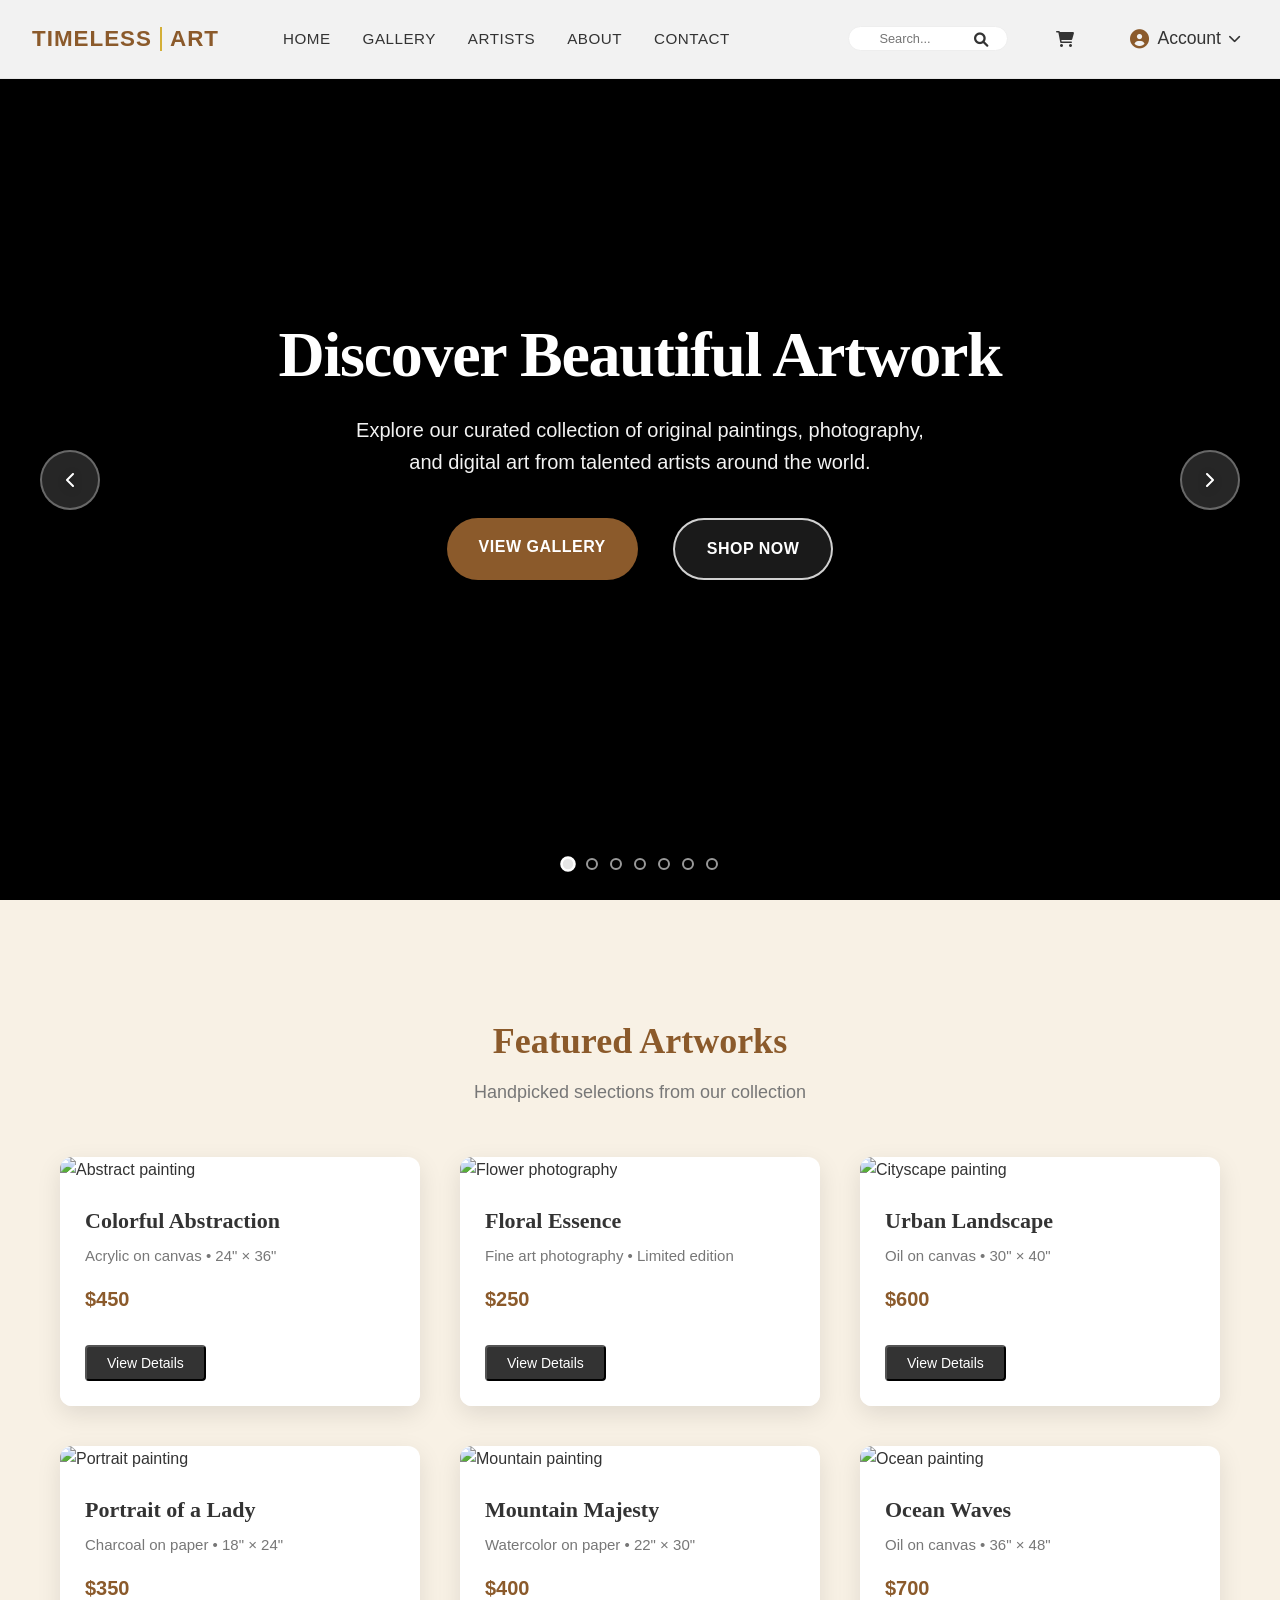
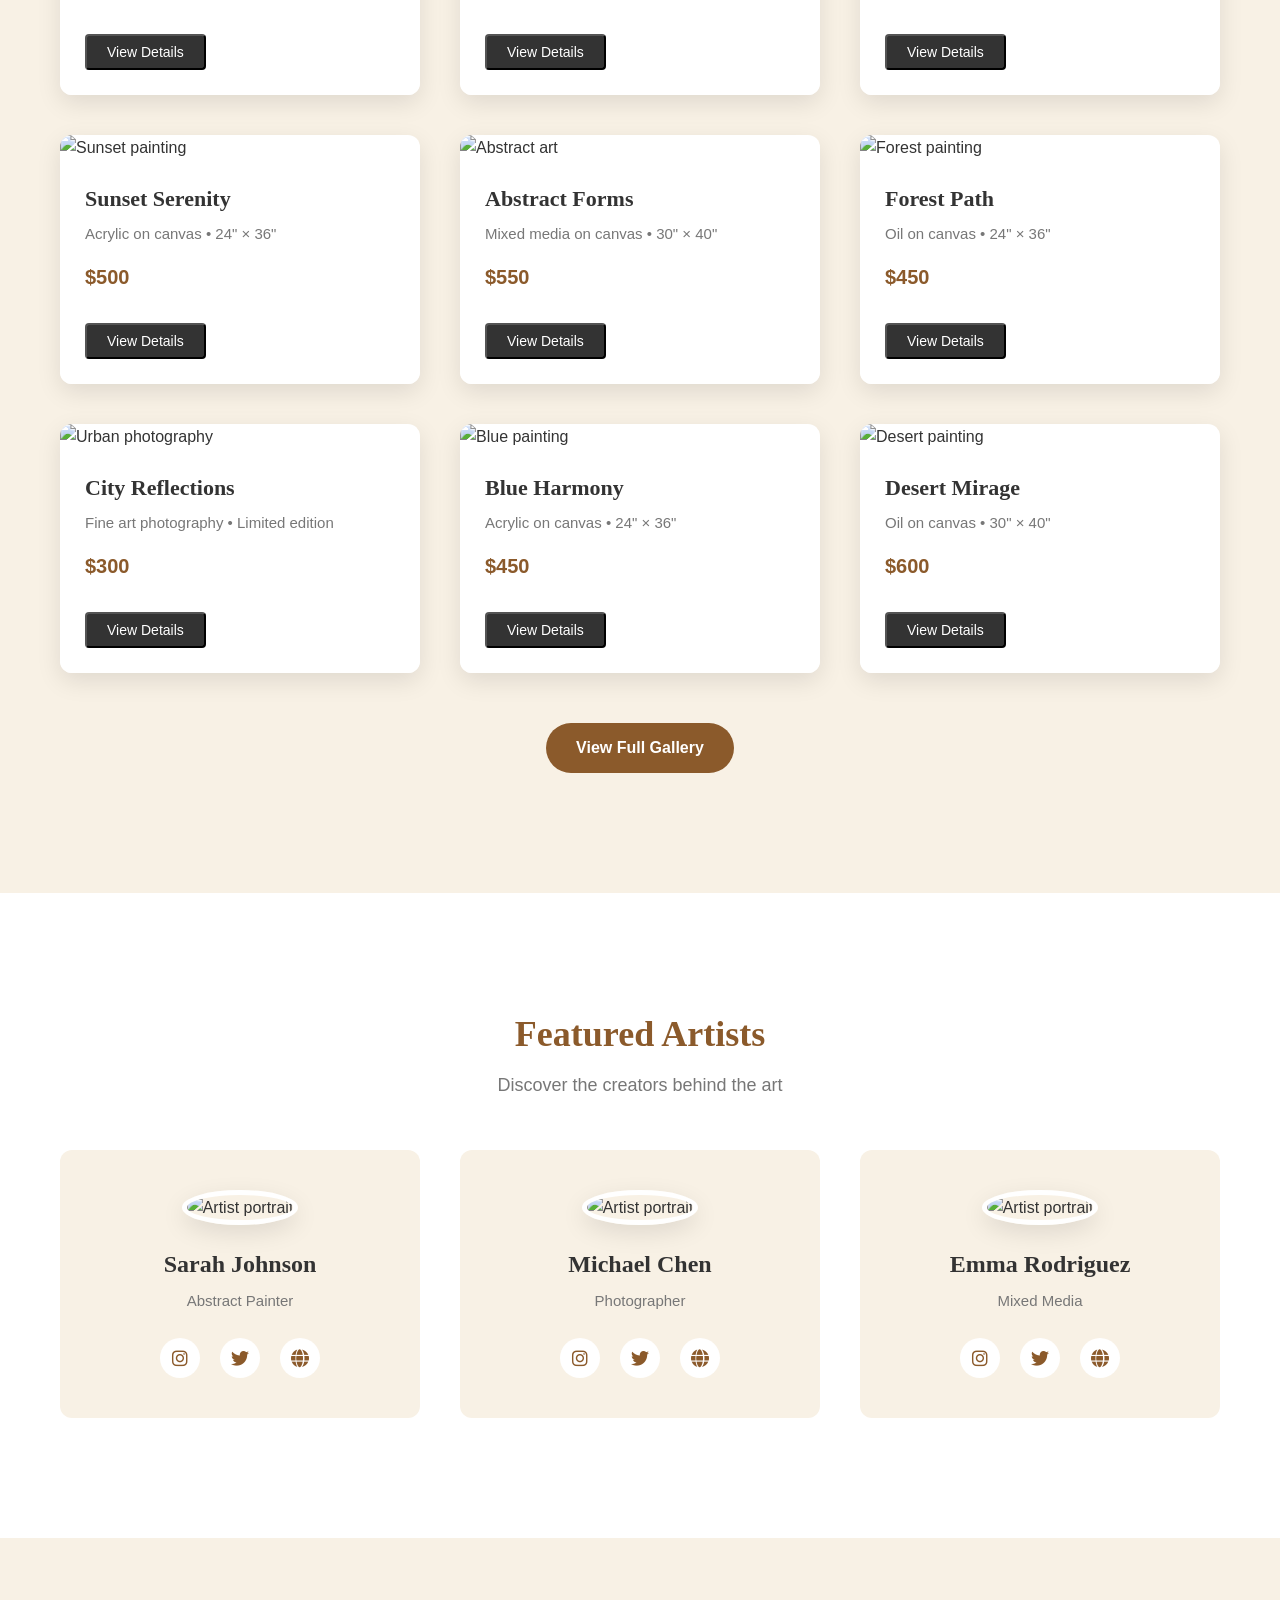
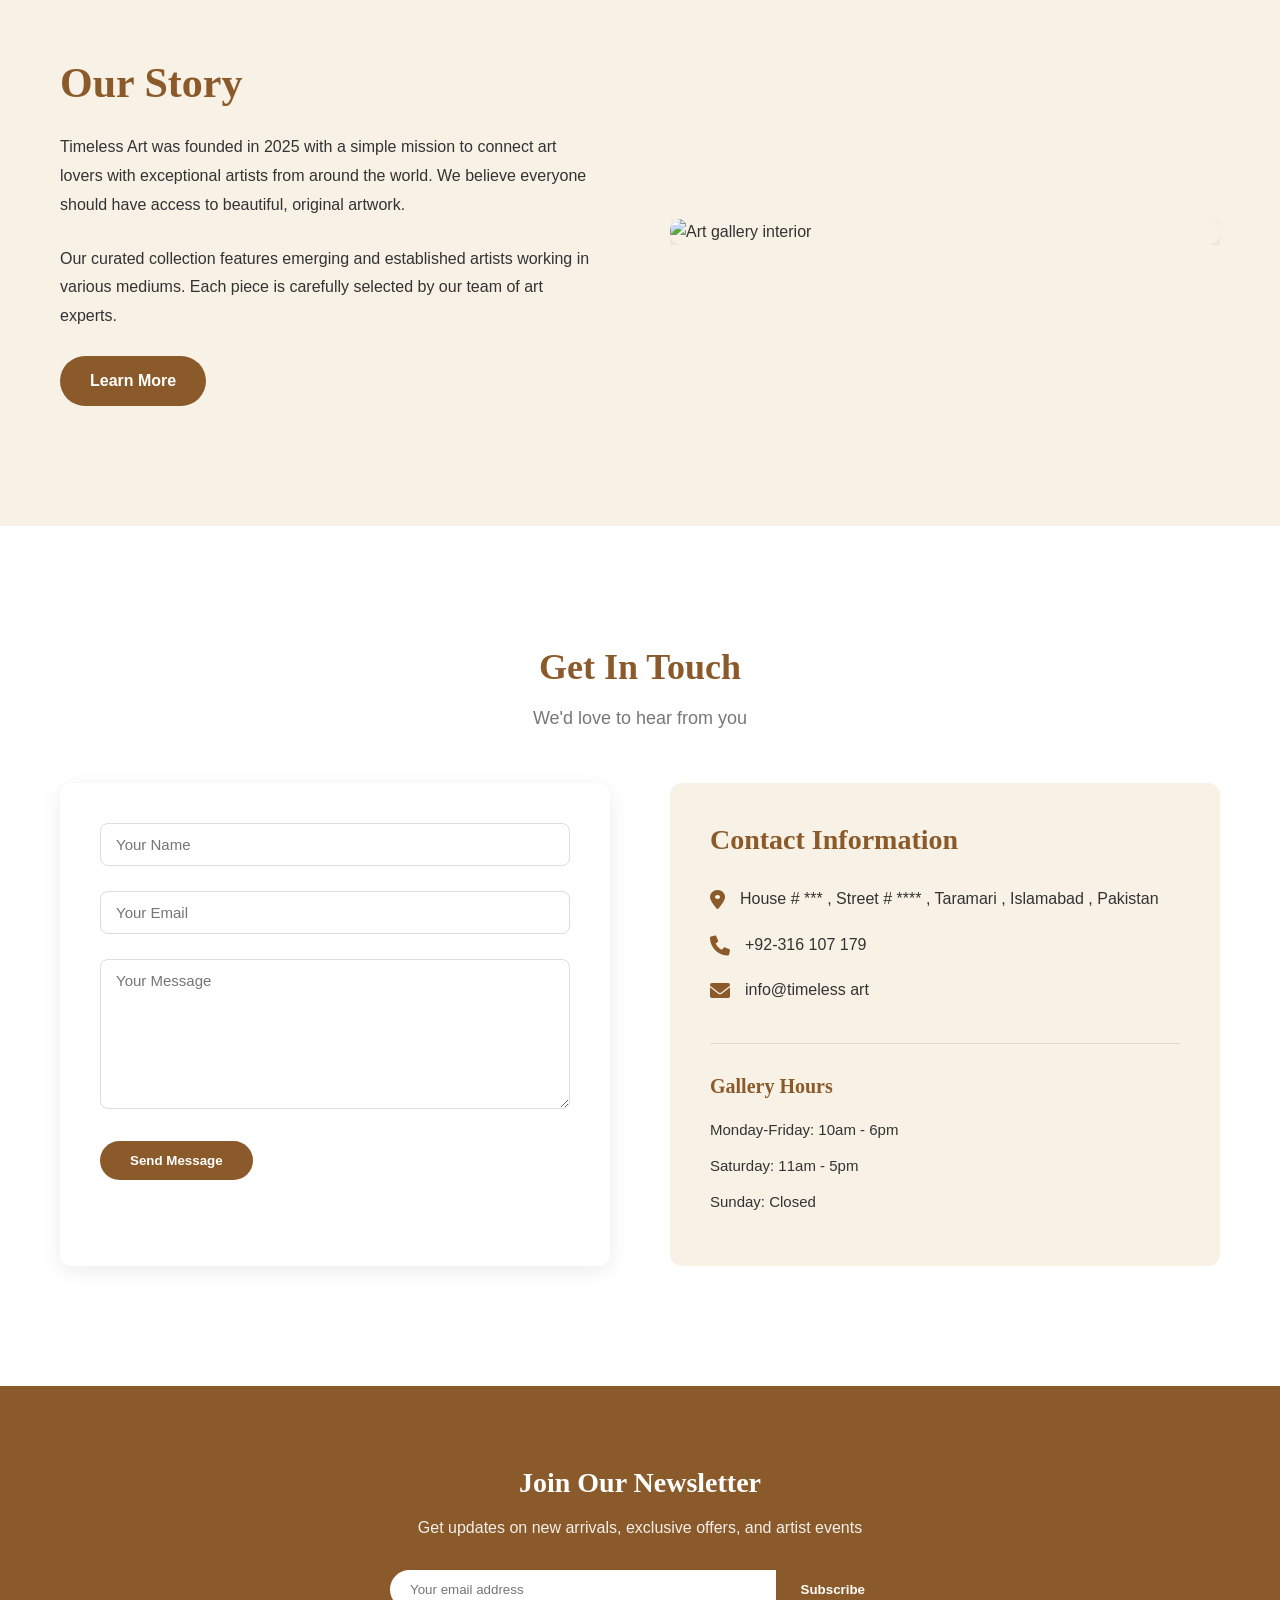
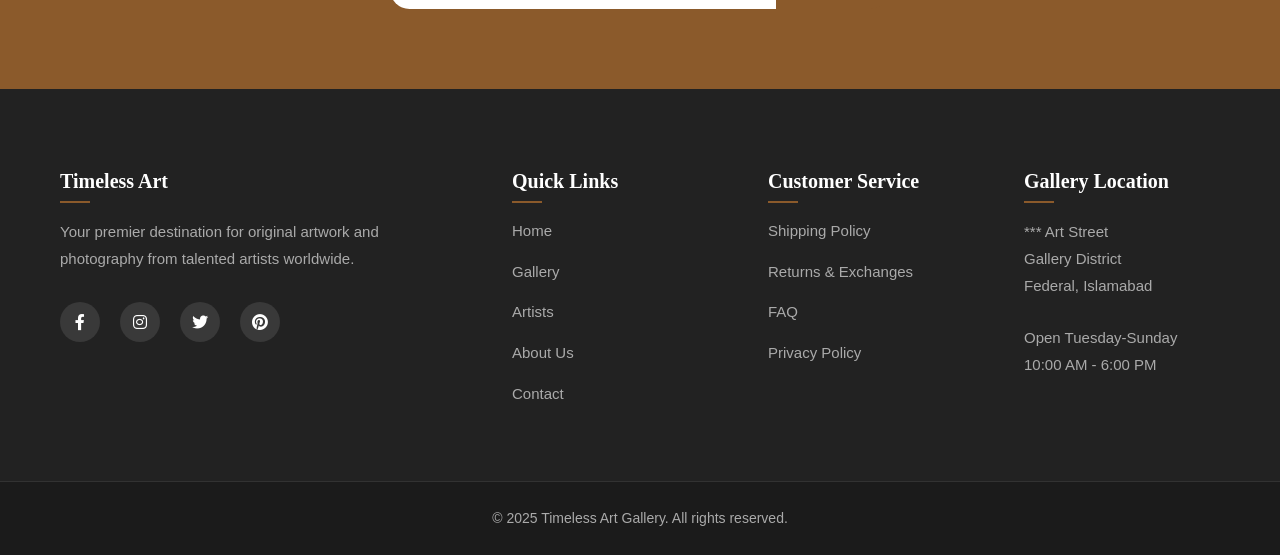
==== commit 27402ecd: "Refactor hero slideshow functionality and enhance navigation layout for improved user experience" ====
--- a/index.html
+++ b/index.html
@@ -9,23 +9,7 @@
     <link rel="stylesheet" href="https://cdnjs.cloudflare.com/ajax/libs/font-awesome/6.0.0-beta3/css/all.min.css">
 </head>
 
-<body>
-    <!-- Top Ad Banner -->
-    <div class="ad-banner ad-banner-top">
-        <div class="ad-content">
-            <div class="ad-banner-wrapper">
-                <img src="https://images.unsplash.com/photo-1460661419201-fd4cecdf8a8b?ixlib=rb-4.0.3&auto=format&fit=crop&w=1600&h=120&q=80"
-                    alt="Art Supplies Sale" class="ad-image">
-                <div class="ad-text">
-                    <span class="ad-title">🎨 SPRING ART SALE</span>
-                    <span class="ad-subtitle">Up to 40% off premium art supplies & framing services</span>
-                    <span class="ad-cta">Shop Now</span>
-                </div>
-            </div>
-        </div>
-    </div>
-
-    <header class="main-header">
+<body>    <header class="main-header">
         <nav class="main-nav">
             <div class="nav-wrapper">
                 <div class="logo-container">
@@ -120,17 +104,20 @@
                     <path d="M9 18L15 12L9 6" stroke="currentColor" stroke-width="2" stroke-linecap="round"
                         stroke-linejoin="round" />
                 </svg>
-            </button>
-        </div>
-        <!-- Dark overlay for text readability -->
+            </button>        </div>
+        <!-- Slideshow Indicators -->
+        <div class="slideshow-indicators">
+            <button class="indicator active" data-slide="0"></button>
+            <button class="indicator" data-slide="1"></button>
+            <button class="indicator" data-slide="2"></button>
+            <button class="indicator" data-slide="3"></button>
+            <button class="indicator" data-slide="4"></button>
+            <button class="indicator" data-slide="5"></button>
+            <button class="indicator" data-slide="6"></button>
+        </div>
+
+        <!-- Hero overlay for better text readability -->
         <div class="hero-overlay"></div>
-
-        <!-- Glassmorphic overlay with animation -->
-        <div class="glassmorphic-overlay">
-            <div class="glass-panel">
-                <div class="shimmer-effect"></div>
-            </div>
-        </div>
 
         <div class="hero-content">
             <h1>Discover Beautiful Artwork</h1>
@@ -139,7 +126,8 @@
             <div class="hero-buttons">
                 <a href="#gallery" class="btn">View Gallery</a>
                 <a href="#" id="shopNowButton" class="btn btn-outline">Shop Now</a>
-            </div>        </div>
+            </div>
+        </div>
     </section>
 
 
--- a/style.css
+++ b/style.css
@@ -127,13 +127,13 @@
     display: flex;
     justify-content: space-between;
     align-items: center;
-    padding: 0px 30px; /* Removed top/bottom padding completely for ultra-compact icons */
+    padding: 8px 30px; /* Reduced padding to make nav more compact */
     background-color: rgba(255, 255, 255, 0.95);
     position: fixed;
     width: 100%;
-    top: 35px; /* Updated for smaller top ad banner */
+    top: 0;
     z-index: 1000;
-    box-shadow: 0 1px 8px rgba(0, 0, 0, 0.08);
+    box-shadow: 0 2px 10px rgba(0, 0, 0, 0.1); /* Enhanced shadow for better appearance */
     transition: var(--transition);
 }
 
@@ -142,11 +142,11 @@
     align-items: center;
     justify-content: space-between;
     width: 100%;
-    padding: 0 5px; /* Further reduced from 10px for ultra-tight nav spacing */
+    padding: 0 15px;
 }
 
 .logo-container {
-    margin-left: auto;
+    margin-left: 0;
     padding-right: 2rem;
 }
 
@@ -157,7 +157,7 @@
     transform: none;
     transform-origin: center;
     cursor: pointer;
-    padding: 0; /* Removed all padding for ultra-compact logo placement */
+    padding: 5px 0; /* Added some vertical padding */
     text-decoration: none;
     transition: none;
 }
@@ -167,8 +167,8 @@
 }
 
 .logo-text, .logo-subtext {
-    font-size: 1.1rem; /* Reduced from 1.3rem for more compact nav */
-    font-weight: 500;
+    font-size: 1.3rem; /* Increased from 1.1rem for better visibility */
+    font-weight: 600; /* Made slightly bolder */
     color: var(--primary-color);
 }
 
@@ -181,14 +181,14 @@
 .nav-links {
     display: flex;
     align-items: center;
-    gap: 1.8rem;
+    gap: 2rem; /* Increased spacing between links */
     margin: 0;
     padding: 0;
     list-style: none;
     margin-right: 0;
     margin-left: 0;
     flex: 1;
-    justify-content: flex-start;
+    justify-content: center; /* Changed to center for better balance */
 }
 
 .nav-links li:not(:last-child) {
@@ -197,7 +197,8 @@
 
 .nav-links a {
     color: var(--text-color);
-    text-decoration: none;    font-size: 0.8rem; /* Reduced from 0.85rem for more compact nav */
+    text-decoration: none;    
+    font-size: 0.9rem; /* Increased from 0.8rem for better readability */
     font-weight: 500;
     text-transform: uppercase;
     letter-spacing: 0.5px;
@@ -332,14 +333,15 @@
 
 /* Hero Section */
 .hero {
-    height: calc(100vh - 67px); /* Updated for only top ad banner and nav: 35px + 32px */
-    display: flex;
-    align-items: center;
-    padding: 0 10%;
+    height: 100vh;
+    display: flex;
+    align-items: center;
+    justify-content: center;
+    padding: 0 5%;
     color: var(--white);
-    margin-top: 110px; /* Updated for total compact header height */
     position: relative;
     overflow: hidden;
+    background: #000;
 }
 
 /* Background Slideshow */
@@ -350,7 +352,6 @@
     width: 100%;
     height: 100%;
     z-index: 1;
-    overflow: hidden;
 }
 
 .slide {
@@ -362,28 +363,16 @@
     background-size: cover;
     background-position: center;
     background-repeat: no-repeat;
-    transform: translateX(100%);
-    transition: transform 0.6s ease-in-out;
+    opacity: 0;
+    transition: opacity 1.2s ease-in-out;
+}
+
+.slide.active {
+    opacity: 1;
 }
 
 .slide:first-child {
-    transform: translateX(0); /* First slide starts in position */
-}
-
-.slide.active {
-    transform: translateX(0);
-}
-
-.slide.prev {
-    transform: translateX(-100%);
-}
-
-.slide.next {
-    transform: translateX(100%);
-}
-
-.slide.no-transition {
-    transition: none;
+    opacity: 1;
 }
 
 /* Slideshow Navigation Arrows */
@@ -400,25 +389,26 @@
 .nav-arrow {
     position: absolute;
     top: 0;
-    width: 50px;
-    height: 50px;
-    background: rgba(255, 255, 255, 0.9);
-    border: none;
+    width: 60px;
+    height: 60px;
+    background: rgba(255, 255, 255, 0.15);
+    border: 2px solid rgba(255, 255, 255, 0.3);
     border-radius: 50%;
     cursor: pointer;
     display: flex;
     align-items: center;
     justify-content: center;
-    transition: all 0.3s ease;
+    transition: all 0.4s ease;
     pointer-events: auto;
-    box-shadow: 0 2px 10px rgba(0, 0, 0, 0.2);
-    backdrop-filter: blur(10px);
+    backdrop-filter: blur(20px);
+    -webkit-backdrop-filter: blur(20px);
 }
 
 .nav-arrow:hover {
-    background: rgba(255, 255, 255, 1);
+    background: rgba(255, 255, 255, 0.25);
+    border-color: rgba(255, 255, 255, 0.6);
     transform: scale(1.1);
-    box-shadow: 0 4px 20px rgba(0, 0, 0, 0.3);
+    box-shadow: 0 8px 25px rgba(0, 0, 0, 0.3);
 }
 
 .nav-arrow:active {
@@ -426,23 +416,69 @@
 }
 
 .nav-arrow svg {
-    color: var(--primary-color);
+    color: var(--white);
     transition: color 0.3s ease;
+    filter: drop-shadow(0 2px 4px rgba(0, 0, 0, 0.3));
 }
 
 .nav-arrow:hover svg {
-    color: var(--primary-dark);
+    color: var(--white);
 }
 
 .nav-arrow-left {
-    left: 30px;
+    left: 40px;
 }
 
 .nav-arrow-right {
-    right: 30px;
-}
-
-/* Dark overlay for text readability */
+    right: 40px;
+}
+
+/* Slideshow Indicators */
+.slideshow-indicators {
+    position: absolute;
+    bottom: 30px;
+    left: 50%;
+    transform: translateX(-50%);
+    display: flex;
+    gap: 12px;
+    z-index: 4;
+    animation: indicatorsFadeIn 2.5s ease-out 1.2s both;
+}
+
+@keyframes indicatorsFadeIn {
+    0% {
+        opacity: 0;
+        transform: translateX(-50%) translateY(20px);
+    }
+    100% {
+        opacity: 1;
+        transform: translateX(-50%) translateY(0);
+    }
+}
+
+.indicator {
+    width: 12px;
+    height: 12px;
+    border-radius: 50%;
+    border: 2px solid rgba(255, 255, 255, 0.6);
+    background: transparent;
+    cursor: pointer;
+    transition: all 0.3s ease;
+}
+
+.indicator:hover {
+    border-color: rgba(255, 255, 255, 0.9);
+    background: rgba(255, 255, 255, 0.3);
+    transform: scale(1.2);
+}
+
+.indicator.active {
+    background: rgba(255, 255, 255, 0.9);
+    border-color: rgba(255, 255, 255, 1);
+    transform: scale(1.3);
+}
+
+/* Hero Overlay */
 .hero-overlay {
     position: absolute;
     top: 0;
@@ -451,206 +487,127 @@
     height: 100%;
     background: linear-gradient(
         135deg,
-        rgba(0, 0, 0, 0.7) 0%,
-        rgba(0, 0, 0, 0.4) 50%,
-        rgba(0, 0, 0, 0.6) 100%
+        rgba(0, 0, 0, 0.4) 0%,
+        rgba(0, 0, 0, 0.2) 50%,
+        rgba(0, 0, 0, 0.4) 100%
     );
     z-index: 2;
 }
 
-/* Glassmorphic overlay with animation */
-.glassmorphic-overlay {
-    position: absolute;
-    top: 50%;
-    left: 50%;
-    transform: translate(-50%, -50%);
-    width: 85%;
-    max-width: 900px;
-    height: 70%;
-    z-index: 2.5;
-    pointer-events: none;
-    opacity: 0.9;
-}
-
-.glass-panel {
+/* Hero Content */
+.hero-content {
+    max-width: 800px;
+    text-align: center;
     position: relative;
-    width: 100%;
-    height: 100%;
-    background: linear-gradient(
-        135deg,
-        rgba(255, 255, 255, 0.25) 0%,
-        rgba(255, 255, 255, 0.1) 25%,
-        rgba(255, 255, 255, 0.05) 50%,
-        rgba(255, 255, 255, 0.1) 75%,
-        rgba(255, 255, 255, 0.25) 100%
-    );
-    backdrop-filter: blur(25px) saturate(2) brightness(1.1);
-    -webkit-backdrop-filter: blur(25px) saturate(2) brightness(1.1);
-    border-radius: 25px;
-    border: 2px solid rgba(255, 255, 255, 0.3);
-    box-shadow: 
-        0 12px 40px rgba(0, 0, 0, 0.15),
-        inset 0 2px 0 rgba(255, 255, 255, 0.4),
-        inset 0 -2px 0 rgba(0, 0, 0, 0.1),
-        0 0 60px rgba(255, 255, 255, 0.1);
-    overflow: hidden;
-    animation: glassPulse 5s ease-in-out infinite, glassFloat 10s ease-in-out infinite;
-}
-
-.glass-panel::before {
-    content: '';
-    position: absolute;
-    top: 0;
-    left: 0;
-    right: 0;
-    bottom: 0;
-    background: linear-gradient(
-        45deg,
-        transparent 0%,
-        rgba(255, 255, 255, 0.1) 20%,
-        transparent 40%,
-        rgba(255, 255, 255, 0.05) 60%,
-        transparent 80%,
-        rgba(255, 255, 255, 0.1) 100%
-    );
-    animation: gradientShift 8s ease-in-out infinite;
-    border-radius: 25px;
-}
-
-.shimmer-effect {
-    position: absolute;
-    top: -100%;
-    left: -100%;
-    width: 300%;
-    height: 300%;
-    background: linear-gradient(
-        45deg,
-        transparent 20%,
-        rgba(255, 255, 255, 0.2) 40%,
-        rgba(255, 255, 255, 0.4) 50%,
-        rgba(255, 255, 255, 0.2) 60%,
-        transparent 80%
-    );
-    animation: shimmer 6s ease-in-out infinite;
-    transform-origin: center;
-}
-
-/* Glassmorphic animation keyframes */
-@keyframes glassPulse {
-    0%, 100% {
-        backdrop-filter: blur(25px) saturate(2) brightness(1.1);
-        background: linear-gradient(
-            135deg,
-            rgba(255, 255, 255, 0.25) 0%,
-            rgba(255, 255, 255, 0.1) 25%,
-            rgba(255, 255, 255, 0.05) 50%,
-            rgba(255, 255, 255, 0.1) 75%,
-            rgba(255, 255, 255, 0.25) 100%
-        );
-        border-color: rgba(255, 255, 255, 0.3);
-        box-shadow: 
-            0 12px 40px rgba(0, 0, 0, 0.15),
-            inset 0 2px 0 rgba(255, 255, 255, 0.4),
-            inset 0 -2px 0 rgba(0, 0, 0, 0.1),
-            0 0 60px rgba(255, 255, 255, 0.1);
-    }
-    50% {
-        backdrop-filter: blur(30px) saturate(2.5) brightness(1.2);
-        background: linear-gradient(
-            135deg,
-            rgba(255, 255, 255, 0.35) 0%,
-            rgba(255, 255, 255, 0.15) 25%,
-            rgba(255, 255, 255, 0.08) 50%,
-            rgba(255, 255, 255, 0.15) 75%,
-            rgba(255, 255, 255, 0.35) 100%
-        );
-        border-color: rgba(255, 255, 255, 0.5);
-        box-shadow: 
-            0 16px 50px rgba(0, 0, 0, 0.2),
-            inset 0 3px 0 rgba(255, 255, 255, 0.6),
-            inset 0 -3px 0 rgba(0, 0, 0, 0.15),
-            0 0 80px rgba(255, 255, 255, 0.2);
-    }
-}
-
-@keyframes glassFloat {
-    0%, 100% {
-        transform: translateY(0px) scale(1);
-    }
-    33% {
-        transform: translateY(-8px) scale(1.02);
-    }
-    66% {
-        transform: translateY(5px) scale(0.98);
-    }
-}
-
-@keyframes shimmer {
+    z-index: 3;
+    padding: 0 20px;
+    animation: heroFadeIn 1.5s ease-out;
+}
+
+@keyframes heroFadeIn {
     0% {
-        transform: translate(-150%, -150%) rotate(45deg);
         opacity: 0;
-    }
-    10% {
+        transform: translateY(30px);
+    }
+    100% {
         opacity: 1;
-    }
-    50% {
-        transform: translate(0%, 0%) rotate(45deg);
-        opacity: 0.8;
-    }
-    90% {
+        transform: translateY(0);
+    }
+}
+
+.hero h1 {
+    font-size: clamp(36px, 6vw, 64px);
+    margin-bottom: 24px;
+    line-height: 1.1;
+    font-weight: 700;
+    text-shadow: 0 4px 8px rgba(0, 0, 0, 0.3);
+    letter-spacing: -0.02em;
+    animation: heroTitleSlide 1.8s ease-out 0.3s both;
+}
+
+@keyframes heroTitleSlide {
+    0% {
+        opacity: 0;
+        transform: translateY(50px);
+    }
+    100% {
         opacity: 1;
+        transform: translateY(0);
+    }
+}
+
+.hero p {
+    font-size: clamp(16px, 2.5vw, 20px);
+    margin-bottom: 40px;
+    line-height: 1.6;
+    opacity: 0.95;
+    text-shadow: 0 2px 4px rgba(0, 0, 0, 0.3);
+    max-width: 600px;
+    margin-left: auto;
+    margin-right: auto;
+    animation: heroTextSlide 2s ease-out 0.6s both;
+}
+
+@keyframes heroTextSlide {
+    0% {
+        opacity: 0;
+        transform: translateY(30px);
     }
     100% {
-        transform: translate(150%, 150%) rotate(45deg);
+        opacity: 0.95;
+        transform: translateY(0);
+    }
+}
+
+.hero-buttons {
+    display: flex;
+    gap: 20px;
+    justify-content: center;
+    flex-wrap: wrap;
+    animation: heroButtonsSlide 2.2s ease-out 0.9s both;
+}
+
+@keyframes heroButtonsSlide {
+    0% {
         opacity: 0;
-    }
-}
-
-@keyframes gradientShift {
-    0%, 100% {
-        background: linear-gradient(
-            45deg,
-            transparent 0%,
-            rgba(255, 255, 255, 0.1) 20%,
-            transparent 40%,
-            rgba(255, 255, 255, 0.05) 60%,
-            transparent 80%,
-            rgba(255, 255, 255, 0.1) 100%
-        );
-    }
-    50% {
-        background: linear-gradient(
-            225deg,
-            transparent 0%,
-            rgba(255, 255, 255, 0.15) 20%,
-            transparent 40%,
-            rgba(255, 255, 255, 0.08) 60%,
-            transparent 80%,
-            rgba(255, 255, 255, 0.15) 100%
-        );
-    }
-}
-
-.hero-content {
-    max-width: 600px;
-    position: relative;
-    z-index: 4;
-}
-
-.hero h1 {
-    font-size: 48px;
-    margin-bottom: 20px;
-    line-height: 1.2;
-}
-
-.hero p {
-    font-size: 18px;
-    margin-bottom: 30px;
-}
-
-.hero-buttons {
-    display: flex;
-}
+        transform: translateY(20px);
+    }
+    100% {
+        opacity: 1;
+        transform: translateY(0);
+    }
+}
+
+.hero-buttons .btn {
+    padding: 16px 32px;
+    font-size: 16px;
+    font-weight: 600;
+    border-radius: 50px;
+    transition: all 0.3s ease;
+    text-transform: uppercase;
+    letter-spacing: 0.5px;
+    min-width: 160px;
+}
+
+.hero-buttons .btn:hover {
+    transform: translateY(-3px);
+    box-shadow: 0 10px 30px rgba(0, 0, 0, 0.3);
+}
+
+.hero-buttons .btn-outline {
+    background: rgba(255, 255, 255, 0.1);
+    border: 2px solid rgba(255, 255, 255, 0.8);
+    color: var(--white);
+    backdrop-filter: blur(10px);
+    -webkit-backdrop-filter: blur(10px);
+}
+
+.hero-buttons .btn-outline:hover {
+    background: rgba(255, 255, 255, 0.2);
+    border-color: var(--white);
+}
+
+
 
 /* Gallery Section */
 .gallery-section {
@@ -1179,12 +1136,14 @@
 @media (max-width: 768px) {
     nav {
         padding: 15px 20px;
-    }      .nav-links {
+    }
+    
+    .nav-links {
         position: fixed;
-        top: 110px; /* Updated for ultra-compact nav */
+        top: 70px;
         left: -100%;
         width: 100%;
-        height: calc(100vh - 67px); /* Updated for ultra-compact nav */
+        height: calc(100vh - 70px);
         background: var(--white);
         flex-direction: column;
         align-items: center;
@@ -1218,13 +1177,53 @@
     }
     
     .hero {
-        text-align: center;
-        padding: 0 5%;
+        padding: 0 20px;
+    }
+    
+    .hero h1 {
+        font-size: clamp(28px, 8vw, 48px);
+        margin-bottom: 20px;
+    }
+    
+    .hero p {
+        font-size: clamp(14px, 4vw, 18px);
+        margin-bottom: 30px;
     }
     
     .hero-buttons {
         flex-direction: column;
         gap: 15px;
+        align-items: center;
+    }
+    
+    .hero-buttons .btn {
+        min-width: 200px;
+        padding: 14px 28px;
+    }
+      /* Slideshow arrows - make them more mobile-friendly */
+    .nav-arrow {
+        width: 50px;
+        height: 50px;
+        font-size: 18px;
+    }
+    
+    .nav-arrow-left {
+        left: 20px;
+    }
+    
+    .nav-arrow-right {
+        right: 20px;
+    }
+    
+    /* Mobile indicators */
+    .slideshow-indicators {
+        bottom: 20px;
+        gap: 10px;
+    }
+    
+    .indicator {
+        width: 10px;
+        height: 10px;
     }
     
     .btn-outline {
@@ -2849,13 +2848,14 @@
     
     /* Update layout calculations for mobile */
     .hero {
-        height: calc(100vh - 57px); /* Mobile: 30px + 27px = 57px */
-        margin-top: 57px;
+        height: 100vh;
+        padding-top: 45px; /* Changed from margin-top to padding-top */
+        margin-top: 0;
     }
     
     .nav-links {
-        top: 57px !important;
-        height: calc(100vh - 57px) !important;
+        top: 45px !important;
+        height: calc(100vh - 45px) !important;
     }
     
     .auth-section {
@@ -2919,13 +2919,14 @@
     }
     
     .hero {
-        height: calc(100vh - 48px); /* 25px + 23px = 48px */
-        margin-top: 48px;
+        height: 100vh;
+        padding-top: 35px; /* Changed from margin-top to padding-top */
+        margin-top: 0;
     }
     
     .nav-links {
-        top: 48px !important;
-        height: calc(100vh - 48px) !important;
+        top: 35px !important;
+        height: calc(100vh - 35px) !important;
     }
     
     .auth-section {
